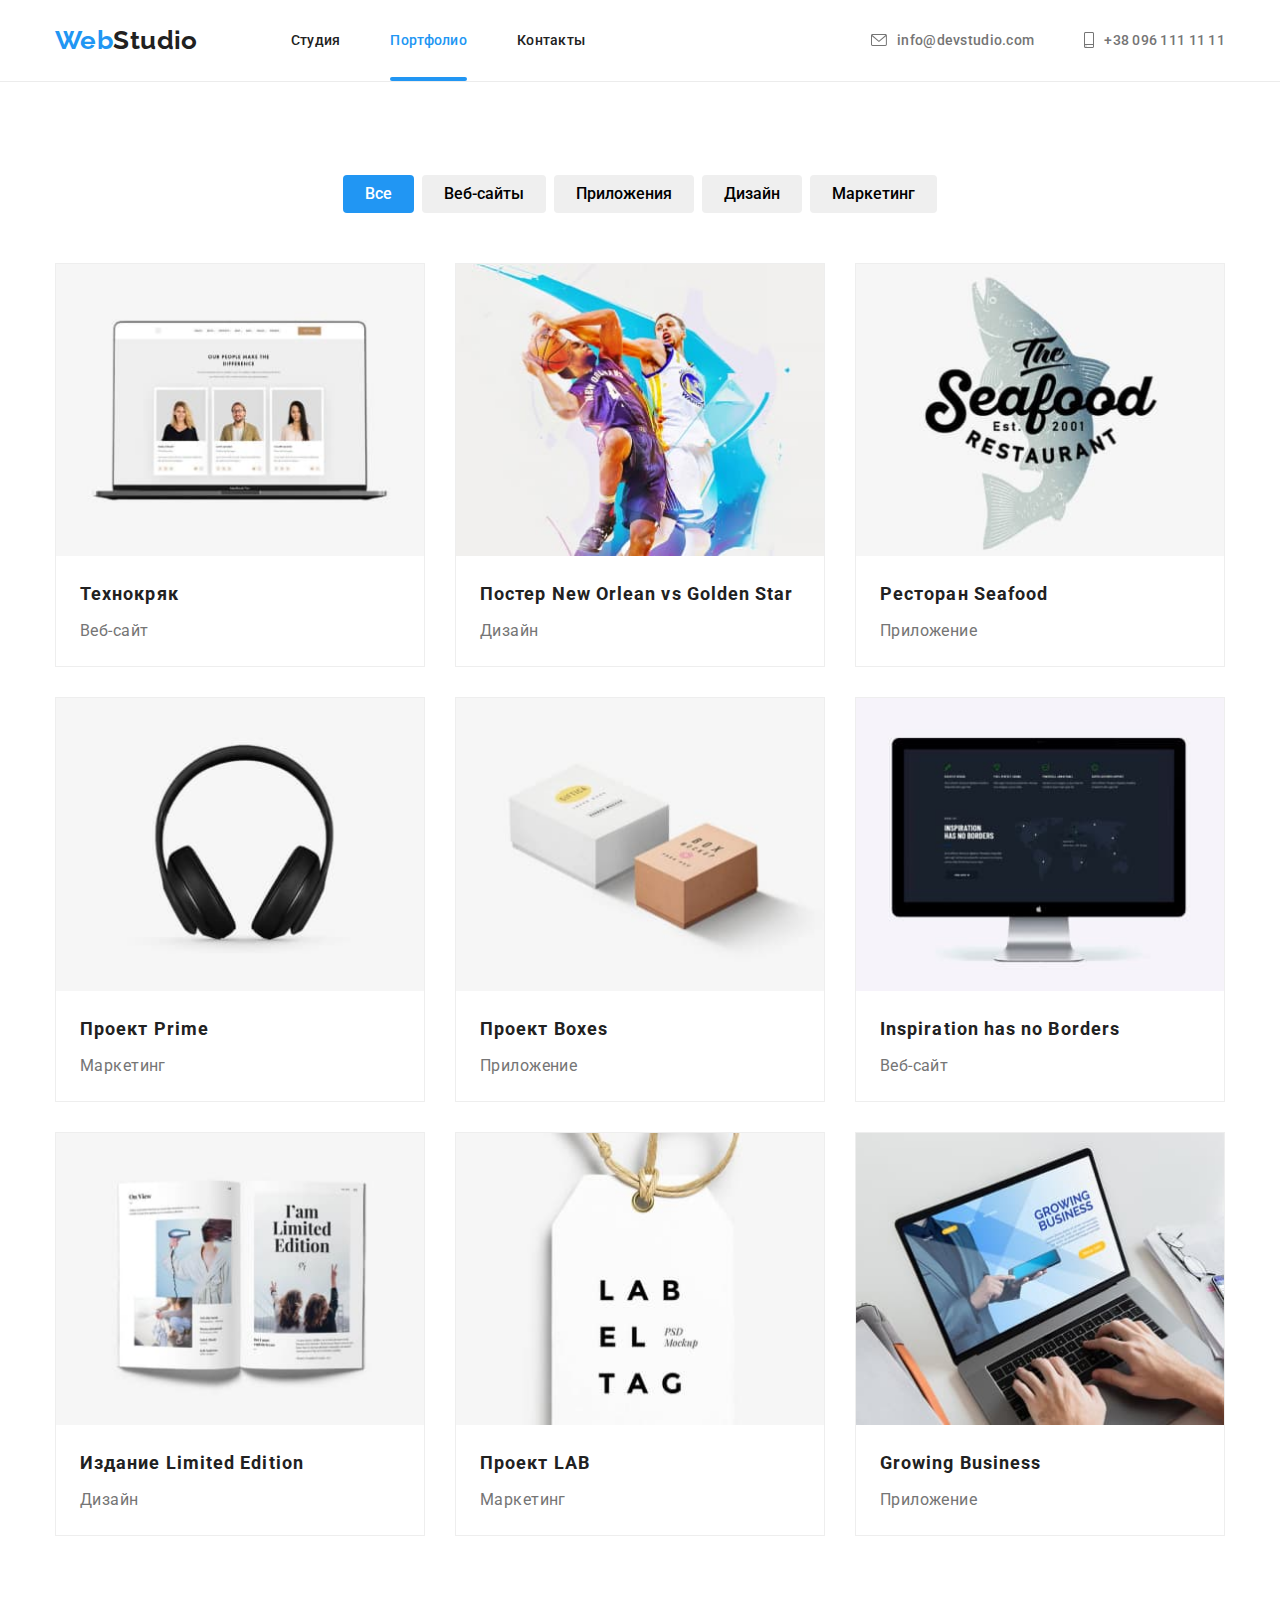
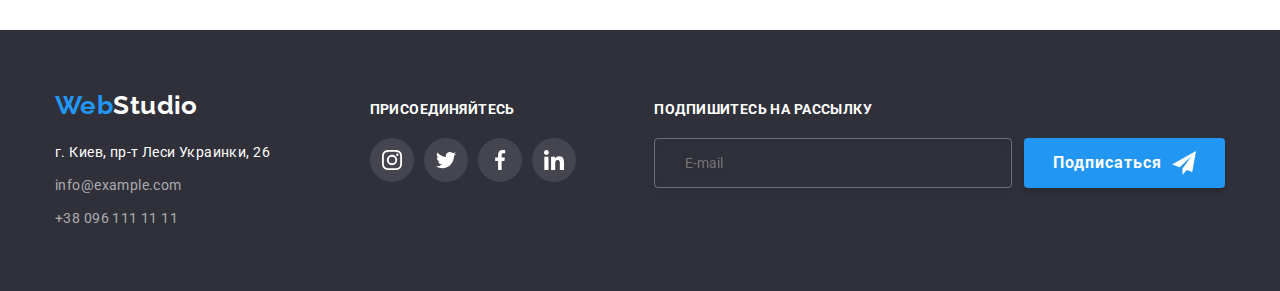
==== portfolio.html @ e0ac42ba "Initial commit" ====
<!DOCTYPE html>
<html lang="ru">
	<head>
		<meta charset="UTF-8" />
		<meta http-equiv="X-UA-Compatible" content="IE=edge" />
		<meta name="viewport" content="width=device-width, initial-scale=1.0" />
		<title>WebStudio</title>

		<!-- Шрифти -->

		<link rel="preconnect" href="https://fonts.googleapis.com" />
		<link rel="preconnect" href="https://fonts.gstatic.com" crossorigin />
		<link
			href="https://fonts.googleapis.com/css2?family=Raleway:wght@700&family=Roboto:wght@400;500;700;900&display=swap"
			rel="stylesheet"
		/>
		<!--Нормалізація стилів  -->

		<link
			rel="stylesheet"
			href="https://cdnjs.cloudflare.com/ajax/libs/modern-normalize/1.1.0/modern-normalize.min.css"
		/>

		<!-- Кастомні стилі -->

		<link rel="stylesheet" href="./css/styles.css" />
	</head>
	<body>
		<!-- Шапка сторінки -->

		<header class="header">
			<div class="container header-container">
				<nav class="header-nav">
					<!-- Логотип -->

					<a class="logo link" href="./index.html"><span class="logo-accent">Web</span>Studio</a>

					<!-- Навігація на інші сторінки -->

					<ul class="nav-list list">
						<li class="nav-item">
							<a class="header-link link" href="./index.html">Студия</a>
						</li>
						<li class="nav-item">
							<a class="header-link current-link link" href="./portfolio.html">Портфолио</a>
						</li>
						<li class="nav-item">
							<a class="header-link link" href="Контакты">Контакты</a>
						</li>
					</ul>
				</nav>

				<!-- Контакти -->

				<ul class="contacts-list list">
					<li class="contacts-list-item">
						<a class="contact-link link" href="mailto:info@devstudio.com">
							<svg class="icon-mail">
								<use href="./images/icons.svg#icon-envelope"></use>
							</svg>
							info@devstudio.com
						</a>
					</li>
					<li class="contacts-list-item">
						<a class="contact-link link" href="tel:+380961111111">
							<svg class="icon-phone">
								<use href="./images/icons.svg#icon-smartphone"></use>
							</svg>
							+38 096 111 11 11
						</a>
					</li>
				</ul>
			</div>
		</header>

		<!-- Унікальний контент сторінки -->

		<main>
			<!-- Секція Портфоліо -->

			<section class="section portfolio">
				<div class="container">
					<h1 class="visually-hidden">Примеры работ</h1>

					<!-- Кнопки -->

					<ul class="portfolio-list list">
						<li class="button-list-item">
							<button class="button-list active" type="button">Все</button>
						</li>
						<li class="button-list-item">
							<button class="button-list" type="button">Веб-сайты</button>
						</li>
						<li class="button-list-item">
							<button class="button-list" type="button">Приложения</button>
						</li>
						<li class="button-list-item">
							<button class="button-list" type="button">Дизайн</button>
						</li>
						<li class="button-list-item">
							<button class="button-list" type="button">Маркетинг</button>
						</li>
					</ul>

					<!-- Проекти -->

					<ul class="projects-list card-set list">
						<li class="projects-list-item card-set-item">
							<a class="projects-link link" href="">
								<div class="img-card">
									<img src="./images/portfolio/img-1.jpg" alt="Технокряк" width="370" height="294" />

									<div class="projects-overlay">
										<p class="overlay-text">
											Ресурс предлагает комплексные предложения с разным уровнем функционала и сервисов. Все это
											позволит посетителю получить исчерпывающие сведения о компании или частном лице.
										</p>
									</div>
								</div>
								<div class="img-content">
									<h2 class="projects-title">Технокряк</h2>
									<p class="projects-text">Веб-сайт</p>
								</div>
							</a>
						</li>
						<li class="projects-list-item card-set-item">
							<a class="projects-link link" href="">
								<div class="img-card">
									<img
										src="./images/portfolio/img-2.jpg"
										alt="Постер New Orlean vs Golden Star"
										width="370"
										height="294"
									/>
									<div class="projects-overlay">
										<p class="overlay-text">
											Ресурс предлагает комплексные предложения с разным уровнем функционала и сервисов. Все это
											позволит посетителю получить исчерпывающие сведения о компании или частном лице.
										</p>
									</div>
								</div>
								<div class="img-content">
									<h2 class="projects-title">Постер New Orlean vs Golden Star</h2>
									<p class="projects-text">Дизайн</p>
								</div>
							</a>
						</li>
						<li class="projects-list-item card-set-item">
							<a class="projects-link link" href="">
								<div class="img-card">
									<img src="./images/portfolio/img-3.jpg" alt="Ресторан Seafood" width="370" height="294" />
									<div class="projects-overlay">
										<p class="overlay-text">
											Ресурс предлагает комплексные предложения с разным уровнем функционала и сервисов. Все это
											позволит посетителю получить исчерпывающие сведения о компании или частном лице.
										</p>
									</div>
								</div>
								<div class="img-content">
									<h2 class="projects-title">Ресторан Seafood</h2>
									<p class="projects-text">Приложение</p>
								</div>
							</a>
						</li>
						<li class="projects-list-item card-set-item">
							<a class="projects-link link" href="">
								<div class="img-card">
									<img src="./images/portfolio/img-4.jpg" alt="Проект Prime" width="370" height="294" />
									<div class="projects-overlay">
										<p class="overlay-text">
											Ресурс предлагает комплексные предложения с разным уровнем функционала и сервисов. Все это
											позволит посетителю получить исчерпывающие сведения о компании или частном лице.
										</p>
									</div>
								</div>
								<div class="img-content">
									<h2 class="projects-title">Проект Prime</h2>
									<p class="projects-text">Маркетинг</p>
								</div>
							</a>
						</li>
						<li class="projects-list-item card-set-item">
							<a class="projects-link link" href="">
								<div class="img-card">
									<img src="./images/portfolio/img-5.jpg" alt="Проект Boxes" width="370" height="294" />
									<div class="projects-overlay">
										<p class="overlay-text">
											Ресурс предлагает комплексные предложения с разным уровнем функционала и сервисов. Все это
											позволит посетителю получить исчерпывающие сведения о компании или частном лице.
										</p>
									</div>
								</div>
								<div class="img-content">
									<h2 class="projects-title">Проект Boxes</h2>
									<p class="projects-text">Приложение</p>
								</div>
							</a>
						</li>
						<li class="projects-list-item card-set-item">
							<a class="projects-link link" href="">
								<div class="img-card">
									<img src="./images/portfolio/img-6.jpg" alt="Inspiration has no Borders" width="370" height="294" />
									<div class="projects-overlay">
										<p class="overlay-text">
											Ресурс предлагает комплексные предложения с разным уровнем функционала и сервисов. Все это
											позволит посетителю получить исчерпывающие сведения о компании или частном лице.
										</p>
									</div>
								</div>
								<div class="img-content">
									<h2 class="projects-title">Inspiration has no Borders</h2>
									<p class="projects-text">Веб-сайт</p>
								</div>
							</a>
						</li>
						<li class="projects-list-item card-set-item">
							<a class="projects-link link" href="">
								<div class="img-card">
									<img src="./images/portfolio/img-7.jpg" alt="Издание Limited Edition" width="370" height="294" />
									<div class="projects-overlay">
										<p class="overlay-text">
											Ресурс предлагает комплексные предложения с разным уровнем функционала и сервисов. Все это
											позволит посетителю получить исчерпывающие сведения о компании или частном лице.
										</p>
									</div>
								</div>
								<div class="img-content">
									<h2 class="projects-title">Издание Limited Edition</h2>
									<p class="projects-text">Дизайн</p>
								</div>
							</a>
						</li>
						<li class="projects-list-item card-set-item">
							<a class="projects-link link" href="">
								<div class="img-card">
									<img src="./images/portfolio/img-8.jpg" alt="Проект LAB" width="370" height="294" />
									<div class="projects-overlay">
										<p class="overlay-text">
											Ресурс предлагает комплексные предложения с разным уровнем функционала и сервисов. Все это
											позволит посетителю получить исчерпывающие сведения о компании или частном лице.
										</p>
									</div>
								</div>
								<div class="img-content">
									<h2 class="projects-title">Проект LAB</h2>
									<p class="projects-text">Маркетинг</p>
								</div>
							</a>
						</li>
						<li class="projects-list-item card-set-item">
							<a class="projects-link link" href="">
								<div class="img-card">
									<img src="./images/portfolio/img-9.jpg" alt="Growing Business" width="370" height="294" />
									<div class="projects-overlay">
										<p class="overlay-text">
											Ресурс предлагает комплексные предложения с разным уровнем функционала и сервисов. Все это
											позволит посетителю получить исчерпывающие сведения о компании или частном лице.
										</p>
									</div>
								</div>
								<div class="img-content">
									<h2 class="projects-title">Growing Business</h2>
									<p class="projects-text">Приложение</p>
								</div>
							</a>
						</li>
					</ul>
				</div>
			</section>
		</main>

		<!-- Підвал -->

		<footer class="footer">
			<div class="container footer-container">
				<div class="address-container">
					<a class="logo link" href="./index.html"><span class="logo-accent">Web</span>Studio</a>

					<!-- Адреса -->

					<address>
						<ul class="footer-list link">
							<li class="footer-list-item">
								<a class="address map link" href="https://bit.ly/3pXMvUd" target="_blank" rel="noopener noreferrer"
									>г. Киев, пр-т Леси Украинки, 26</a
								>
							</li>

							<!-- Контакти -->

							<li class="footer-list-item">
								<a class="address-contact link" href="mailto:info@devstudio.com">info@example.com</a>
							</li>
							<li class="footer-list-item">
								<a class="address-contact link" href="tel:+380961111111">+38 096 111 11 11</a>
							</li>
						</ul>
					</address>
				</div>

				<div class="social-container">
					<p class="footer-title">присоединяйтесь</p>
					<ul class="networks-list list">
						<li class="networks-item">
							<a
								class="footer-social-link link"
								href="https://www.instagram.com"
								aria-label="instagram"
								target="_blank"
								rel="noreferrer noopener"
							>
								<svg class="footer-social-icon" width="20" height="20">
									<use href="./images/icons.svg#icon-instagram"></use>
								</svg>
							</a>
						</li>
						<li class="networks-item">
							<a
								class="footer-social-link link"
								href="https://www.twitter.com"
								aria-label="twitter"
								target="_blank"
								rel="noreferrer noopener"
							>
								<svg class="footer-social-icon" width="20" height="20">
									<use href="./images/icons.svg#icon-twitter"></use>
								</svg>
							</a>
						</li>
						<li class="networks-item">
							<a
								class="footer-social-link link"
								href="https://www.facebook.com"
								aria-label="facebook"
								target="_blank"
								rel="noreferrer noopener"
							>
								<svg class="footer-social-icon" width="20" height="20">
									<use href="./images/icons.svg#icon-facebook"></use>
								</svg>
							</a>
						</li>
						<li class="networks-item">
							<a
								class="footer-social-link link"
								href="https://www.linkedin.com"
								aria-label="linkedin"
								target="_blank"
								rel="noreferrer noopener"
							>
								<svg class="footer-social-icon" width="20" height="20">
									<use href="./images/icons.svg#icon-linkedin"></use>
								</svg>
							</a>
						</li>
					</ul>
				</div>

				<!-- Форма -->

				<form class="footer-form">
					<p class="footer-form-title">Подпишитесь на рассылку</p>
					<div class="footer-form-box">
						<label class="">
							<input type="email" class="footer-input" placeholder="E-mail" />
						</label>
						<button type="submit" class="footer-button-submit">
							Подписаться
							<svg class="icon-send" width="24px" height="24px">
								<use href="./images/icons.svg#icon-send"></use>
							</svg>
						</button>
					</div>
				</form>
			</div>
		</footer>
	</body>
</html>
---- css/styles.css ----
:root {

    /* Кольори тексту */
    --primary-text-color: #757575;
    --title-text-color: #212121;
    --secondary-title-color: #ffffff;
    --footer-text-color: rgba(255, 255, 255, 0.6);
    /* Кольори фону */
    --background-color: #ffffff;
    --secondary-background-color: #f5f4fa;
    --third-background-color: #2f303a;

    /* Акцентні кольори */
    --accent-color: #2196f3;
    

    /* Інше */

    --items: 4;
    --indent: 30px;
    /* --anim: 250ms cubic-bezier(0.4, 0, 0.2, 1); */
    
}


body {
    background-color: var(--background-color);
    color: var(--primary-text-color);

    font-size: 14px;
    font-family: 'Roboto', sans-serif;
    letter-spacing: 0.03em;

}

.container {
    margin-left: auto;
    margin-right: auto;
    padding-left: 15px;
    padding-right: 15px;
    width: 1200px;


}

.section {
    padding-top: 94px;
    padding-bottom: 94px;
}

.link {
    text-decoration: none;
}

.list,
.footer-list {
    margin: 0;
    padding: 0;

    list-style: none;
}

.visually-hidden {
    position: absolute;
    width: 1px;
    height: 1px;
    margin: -1px;
    border: 0;
    padding: 0;

    white-space: nowrap;
    clip-path: inset(100%);
    clip: rect(0 0 0 0);
    overflow: hidden;
}

/* reset */

h1,
h2,
h3,
p {
    margin-top: 0;
    margin-bottom: 0;
}


img {
    display: block;
    max-width: 100%;
    height: auto;
}


/* Сітка із застосуванням Flex-box */

.card-set {
    display: flex;
    flex-wrap: wrap;
    margin: calc(-1 * var(--indent) / 2);
}

.card-set-item {
    margin: calc(var(--indent) / 2);
    flex-basis: calc((100% - (var(--indent))*var(--items)) / var(--items));
}


/* Шапка сторінки */

.header-container {
    display: flex;
    align-items: center;
}


.header {
    background-color: var(--background-color);
    outline: 1px solid #ECECEC;
}

.logo {
    margin-right: 93px;
    color: var(--title-text-color);

    font-family: 'Raleway', sans-serif;
    font-weight: 700;
    font-size: 26px;
    line-height: 1.2;
}

.logo-accent {
    color: var(--accent-color);
}

/* Навігація на інші сторінки */

.header-nav {
    display: flex;
    align-items: center;
}

.nav-list {
    display: flex;
}

.nav-item:not(:last-child) {
    margin-right: 50px;
}

.header-link {
    display: block;
    padding-top: 32px;
    padding-bottom: 32px;
    color: var(--title-text-color);
    font-weight: 500;
    line-height: 1.2;
    letter-spacing: 0.02em;

    transition-property: color;
    transition-duration: 250ms;
    transition-timing-function: cubic-bezier(0.4, 0, 0.2, 1);

    /* transition: color var(--anim); */

    
}

.header-link:hover,
.header-link:focus {
    color: var(--accent-color);
}

/* АКЦЕНТНІ ЛІНІЇ */


.current-link {
    position: relative;
    display: flex;
    align-items: center;
    color: var(--accent-color);
}

.current-link::before {
    content: '';
    position: absolute;
    display: inline-block;
    left: 0;
    bottom: 0;
    width: 100%;
    height: 4px;

    background-color: var(--accent-color);
    border-radius: 2px;
}

/* Контакти */

.contacts-list {
    display: flex;
    margin-left: auto;
}

.contacts-list-item:not(:last-child) {
    margin-right: 50px;
}

.contact-link {
    display: flex;
    align-items: center;
    padding-top: 32px;
    padding-bottom: 32px;

    font-weight: 500;
    line-height: 1.2;
    letter-spacing: 0.02em;
    color: var(--primary-text-color);

    transition-property: color;
    transition-duration: 250ms;
    transition-timing-function: cubic-bezier(0.4, 0, 0.2, 1);

    /* transition: color var(--anim); */

    
}

.contact-link:hover,
.contact-link:focus {
    color: var(--accent-color);
}

.icon-mail {
    margin-right: 10px;
    width: 16px;
    height: 12px;
    fill: currentColor;
}

.icon-phone {
    margin-right: 10px;
    width: 10px;
    height: 16px;
    fill: currentColor;
}

/* Унікальний контент сторінки(main) */

/* Секція Герой */

.section.hero {

    max-width: 1600px;
    margin-left: auto;
    margin-right: auto;
    background-size: cover;
    background-repeat: no-repeat;
    background-image: linear-gradient(to right, rgba(47, 48, 58, 0.4), rgba(47, 48, 58, 0.4)), url('../images/hero/Img.jpg');

    padding: 200px 0;
    background-color: var(--third-background-color);
    text-align: center;
}

.hero-title {
    margin-bottom: 30px;
    margin-left: auto;
    margin-right: auto;
    width: 696px;

    color: var(--secondary-title-color);
    font-weight: 900;
    font-size: 44px;
    line-height: 1.36;
    text-align: center;
    letter-spacing: 0.06em;
    text-transform: uppercase;
}

.hero-button {
    display: inline-block;
    border: none;
    border-radius: 4px;
    padding: 10px 32px;
    min-width: 200px;

    font-family: inherit;
    color: var(--secondary-title-color);
    background-color: var(--accent-color);
    box-shadow: 0px 4px 4px rgba(0, 0, 0, 0.15);
    cursor: pointer;
    font-weight: 700;
    font-size: 16px;
    line-height: 1.88;
    align-items: center;
    text-align: center;
    letter-spacing: 0.06em;
}


/* Секція Переваги */

.benefits-list-item::before {
    display: block;
    content: '';
    background-position: center;
    background-repeat: no-repeat;
    margin-bottom: 30px;
    height: 120px;

    background-color: #F5F4FA;
    border-radius: 4px;
    
}

.benefits-list-item.icon-antenna::before {
    background-image: url(../images/icons/antenna.svg);
}

.benefits-list-item.icon-clock::before {
    background-image: url(../images/icons/clock.svg);
}

.benefits-list-item.icon-diagram::before {
    background-image: url(../images/icons/diagram.svg);
}

.benefits-list-item.icon-astronaut::before {
    background-image: url(../images/icons/astronaut.svg);
}

.benefits-title {
    margin-bottom: 10px;

    color: var(--title-text-color);
    font-size: 14px;
    line-height: 1.14;
    text-transform: uppercase;
}

.benefits-text {

    line-height: 1.71;
}

/* Секція Наша робота */

.section.job {
    padding-top: 0;
}


.section-title {
    margin-bottom: 50px;

    color: var(--title-text-color);
    font-size: 36px;
    line-height: 1.17;
    text-align: center;
}

.job-list {
    --items: 3;
}

/* ЯРЛИКИ */

.job-card{
    position: relative;
    z-index: -1;
}


.title {
    position: absolute;
    display: flex;
    align-items: center;
    justify-content: center;
    bottom: 0px;
    padding-top: 27px;
    padding-bottom: 27px;
    width: 100%;
    

    font-weight: 700;
    line-height: 1.14;
    text-transform: uppercase;
    background-color: rgba(47, 48, 58, 0.8);
    color: var(--secondary-title-color);
}


/* Секція Наша команда */

.section.team {
    background-color: var(--secondary-background-color);
}


.team-list-item {
     text-align: center;
}

.card {
    background-color: var(--secondary-title-color);
    box-shadow: 0px 1px 3px rgba(0, 0, 0, 0.12), 0px 1px 1px rgba(0, 0, 0, 0.14),
    px 2px 1px rgba(0, 0, 0, 0.2);
    border-radius: 0px 0px 4px 4px;
}

.card-content {
     padding: 30px 0;
}

.team-member {
    margin-bottom: 10px;

    font-weight: 500;
    font-size: 16px;
    line-height: 1.19;
    color: var(--title-text-color);
}

.team-position {
    margin-bottom: 16px;

    font-size: 16px;
    line-height: 1.19;
}

.networks-list {
    display: flex;

    justify-content: center;
    gap: 10px;
}

.social-link {
    display: flex;
    align-items: center;
    justify-content: center;
    border-radius: 50%;
    width: 44px;
    height: 44px;

    color: #afb1b8;

    transition-property: color, background-color;
    transition-duration: 250ms;
    transition-timing-function: cubic-bezier(0.4, 0, 0.2, 1);

    /* transition: color var(--anim), background-color var(--anim); */

    
}

.social-link:hover,
.social-link:focus {
    background-color: var(--accent-color);
    color: #ffffff;
}

.social-icon {
    fill: currentColor;
}



/* Cекція Постійні клієнти */

.clients-list {
    --items: 6;
}

.clients-link {
    display: flex;
    align-items: center;
    justify-content: center;
    width: 170px;
    height: 92px;
    
    border: 1px solid #afb1b8;
    border-radius: 4px;
    color: #afb1b8;

    transition-property: color, border-color;
    transition-duration: 250ms;
    transition-timing-function: cubic-bezier(0.4, 0, 0.2, 1);

    /* transition: color var(--anim), border-color var(--anim); */    
}

.clients-link:hover,
.clients-link:focus {
    border: 1px solid var(--accent-color);
    color: var(--accent-color);
}

.clients-icon {
    fill: currentColor;
}

/* Підвал */

.footer {
    padding: 60px 0;
    background-color: var(--third-background-color);
}

.footer-container {
    display: flex;
    align-items: baseline;
    justify-content: space-between;
}


.social-container {
    display: inline-block;
}

.footer .logo {
    display: block;
    margin-bottom: 20px;

    color: var(--secondary-title-color);
}

/* Адреса */

.footer-list-item:not(:last-child) {
    margin-bottom: 9px;
}

.address.map {
    font-style: normal;
    line-height: 1.71;
    color: var(--secondary-title-color);
}

.address-contact {
    font-style: normal;
    line-height: 1.71;
    color: var(--footer-text-color);

    transition-property: color;
    transition-duration: 250ms;
    transition-timing-function: cubic-bezier(0.4, 0, 0.2, 1);

    /* transition: color var(--anim); */   
}

.address-contact:hover,
.address-contact:focus {
    color: var(--accent-color);
}

.footer-title {
    margin-bottom: 20px;
    font-weight: 700;
    line-height: 1.14;
    text-transform: uppercase;
    color: var(--secondary-title-color);
}


.footer-social-link {
    display: flex;
    align-items: center;
    justify-content: center;
    width: 44px;
    height: 44px;

    border-radius: 50%;
    background-color: rgba(255, 255, 255, 0.1);
    color: var(--secondary-title-color);
    
    transition-property: background-color;
    transition-duration: 250ms;
    transition-timing-function: cubic-bezier(0.4, 0, 0.2, 1);
    
    /* transition: background-color var(--anim); */   
}

.footer-social-link:hover,
.footer-social-link:focus {
    background-color: var(--accent-color);
}

.footer-social-icon {
    fill: currentColor;
}

/* Форма футер */

.footer-form-title {
    display: block;
    margin-bottom: 20px;

    font-weight: 700;
    line-height: 1.14;
    text-transform: uppercase;

    color: var(--secondary-title-color);
}

.footer-form-box {
    display: flex;
    align-items: center;
    justify-content: center;
}

.footer-input {
    padding-left: 30px;
    background-color: inherit;
    width: 358px;
    height: 50px;

    color: var(--secondary-title-color);
    border: 1px solid rgba(255, 255, 255, 0.3);
    filter: drop-shadow(0px 4px 4px rgba(0, 0, 0, 0.15));
    border-radius: 4px;
}

.footer-button-submit {
    display: inline-flex;
    align-items: center;
    text-align: center;
    margin-left: 12px;
    padding: 10px 29px;
    border-radius: 4px;
    min-width: 200px;
    border: none;
    cursor: pointer;

    font-family: inherit;
    font-weight: 700;
    font-size: 16px;
    line-height: 1.88;
    letter-spacing: 0.06em;  
    color: var(--secondary-title-color);
    background-color: var(--accent-color);
    box-shadow: 0px 4px 4px rgba(0, 0, 0, 0.15);
}

.icon-send {
    margin-left: 10px;
    fill: currentColor;
}




/* Модальне вікно */

.backdrop {
    position: fixed;
    top: 0;
    left: 0;
    width: 100%;
    height: 100%;
    opacity: 1;
    visibility: visible;
    pointer-events: initial;
    background-color: rgba(0, 0, 0, 0.2);

    transition-property: opacity, visibility;
    transition-duration: 250ms;
    transition-timing-function: cubic-bezier(0.4, 0, 0.2, 1);

    /* transition: opacity var(--anim), visibility var(--anim); */
}

.backdrop.is-hidden {
    opacity: 0;
    pointer-events: none;
    visibility: hidden;
}

.modal {
    position: absolute;
    top: 50%;
    left: 50%;
    transform: translate(-50%, -50%);
    width: 528px;
    height: 581px;
    /* padding: 40px; */

    background-color: var(--background-color);
    box-shadow: 0px 1px 3px rgba(0, 0, 0, 0.12), 0px 1px 1px rgba(0, 0, 0, 0.14), 0px 2px 1px rgba(0, 0, 0, 0.2);
    border-radius: 4px;
}

.modal-close-btn {
    position: absolute;
    display: flex;
    align-items: center;
    justify-content: center;
    width: 30px;
    height: 30px;
    border-radius: 50%;
    border: 0;
    padding: 0;
    right: 8px;
    top: 8px;
    background-color: transparent;
    border: 1px solid rgba(0, 0, 0, 0.1);
    cursor: pointer;

    transition-property: fill;
    transition-duration: 250ms;
    transition-timing-function: cubic-bezier(0.4, 0, 0.2, 1);

    /* transition: fill var(--anim); */    
}

.modal-close-btn:hover,
.modal-close-btn:focus + .btn-close-icon {
    fill: var(--accent-color);
}

/* Форма  модального вікна*/

.form-register {
    display: flex;
    flex-direction: column;
    padding: 40px;
}

.form-box {
    margin-bottom: 20px;
}

.form-title {
    margin-bottom: 15px;
    margin-top: 0;

    font-size: 20px;
    line-height: 1.15;
    text-align: center;

    color: var(--title-text-color);
}

.form-label {
    position: relative;
    display: block;
    margin-bottom: 10px;
}

.form-text {
    display: block;
    margin-bottom: 4px;
    font-size: 12px;
    line-height: 1.16;
    letter-spacing: 0.01em;

    color: var(--primary-text-color)
}

.form-input {
    display: block;
    width: 100%;
    height: 40px;
    border: 1px solid rgba(33, 33, 33, 0.2);
    border-radius: 4px;
    padding-left: 35px;
    cursor: pointer;

    transition-property: border;
    transition-duration: 250ms;
    transition-timing-function: cubic-bezier(0.4, 0, 0.2, 1);

    /* transition: border var(--anim); */   
}

.icon-input {
    position: absolute;
    top: 50%;
    left: 12px;

    transition-property: fill;
    transition-duration: 250ms;
    transition-timing-function: cubic-bezier(0.4, 0, 0.2, 1);

    /* transition: fill var(--anim); */

    
}

.form-input:focus + .icon-input {
    fill: var(--accent-color);
}

.form-input:focus,
.form-label textarea:focus {
    outline: none;
    border: 1px solid var(--accent-color);
}

.textarea {
    display: block;
    width: 100%;
    height: 120px;
    border: 1px solid rgba(33, 33, 33, 0.2);
    border-radius: 4px;
    padding: 12px 16px;
    resize: none;
    cursor: pointer;

    transition-property: border;
    transition-duration: 250ms;
    transition-timing-function: cubic-bezier(0.4, 0, 0.2, 1);

    /* transition: border var(--anim); */
}

.form-label textarea::placeholder {
    font-size: 12px;
    line-height: 1.16;
    letter-spacing: 0.01em;

    color: rgba(117, 117, 117, 0.5);
}

.form-checkbox {
    display: flex;
    align-items: center;
    justify-content: center;
    gap: 7px;
    margin-bottom: 30px;
}

.custom-checkbox {
    display: inline-flex;
    align-items: center;
    justify-content: center;
    width: 16px;
    height: 15px;
    border: 2px solid var(--title-text-color);
    border-radius: 2px;
    cursor: pointer;

    transition-property: background-color, border-color;
    transition-duration: 250ms;
    transition-timing-function: cubic-bezier(0.4, 0, 0.2, 1);

    /* transition: background-color var(--anim), border-color var(--anim); */
}

.checkbox-icon {
    fill: #ffffff;
}

.form-checkbox-input:checked + .custom-checkbox {
    background-color: var(--accent-color);
    border-color: var(--accent-color);
}

.checkbox-agreement {
    font-weight: 400;
    font-size: 14px;
    line-height: 1.71;

    color: var(--primary-text-color);
    user-select: none;
}

.agreement-text {
    color: var(--accent-color);
}

.button-submit {
    display: block;
    border: none;
    border-radius: 4px;
    padding: 10px 55px;
    margin: 0 auto;
    min-width: 200px;
    
    font-family: inherit;
    cursor: pointer;
    font-weight: 700;
    font-size: 16px;
    line-height: 1.88;
    align-items: center;
    text-align: center;
    letter-spacing: 0.06em;
    color: var(--secondary-title-color);
    background-color: var(--accent-color);
    box-shadow: 0px 4px 4px rgba(0, 0, 0, 0.15);
}


/* Секція Портфоліо */

/* Кнопки */

.portfolio-list {
    display: flex;
    margin-bottom: 50px;
    justify-content: center;
}

.button-list-item:not(:last-child) {
    margin-right: 8px;
}

.button-list {
    padding: 6px 22px;
    border: none;
    border-radius: 4px;
    cursor: pointer;

    font-family: inherit;
    font-weight: 500;
    font-size: 16px;
    line-height: 1.62;

    transition-property: color, background-color, box-shadow;
    transition-duration: 250ms;
    transition-timing-function: cubic-bezier(0.4, 0, 0.2, 1);

    /* transition: color var(--anim), background-color var(--anim), box-shadow var(--anim); */

    

}

.button-list:hover,
.button-list:focus {
    color: var(--secondary-title-color);
    background-color: var(--accent-color);
    box-shadow: 0px 3px 1px rgba(0, 0, 0, 0.1), 0px 1px 2px rgba(0, 0, 0, 0.08),
        0px 2px 2px rgba(0, 0, 0, 0.12);
}


.button-list.active {
    background-color: var(--accent-color);
    color: var(--secondary-title-color);
}

.projects-title {
    margin-bottom: 4px;

    font-size: 18px;
    line-height: 2;
    letter-spacing: 0.06em;
    color: var(--title-text-color);
}

.projects-text {
    font-size: 16px;
    line-height: 1.88;
    color: var(--primary-text-color);
}

.projects-list {
    --items: 3;
}

.projects-list-item {
    border: 1px solid rgba(238, 238, 238, 1);
}

.img-content {
    padding: 20px 24px;
}

.projects-link {
    display: block;

    transition-property: box-shadow;
    transition-duration: 250ms;
    transition-timing-function: cubic-bezier(0.4, 0, 0.2, 1);

    /* transition: box-shadow var(--anim); */
}


.projects-link:hover,
.projects-link:focus {
    box-shadow: 0px 1px 1px rgba(0, 0, 0, 0.12), 0px 4px 4px rgba(0, 0, 0, 0.06),
        1px 4px 6px rgba(0, 0, 0, 0.16);
}

/* Оверлей */

.img-card {
    position: relative;
    overflow: hidden;
}

.projects-overlay {
    position: absolute;
    width: 100%;
    height: 294px;
    top: 0;
    left: 0;
    transform: translateY(100%);
    background-color: rgba(33, 150, 243, 0.9);

    transition-property: transform;
    transition-duration: 250ms;
    transition-timing-function: cubic-bezier(0.4, 0, 0.2, 1);

    /* transition: transform var(--anim); */

    
}

.projects-link:hover .projects-overlay {
    transform: translateY(0);
}

.overlay-text {
    display: block;
    padding-top: 63px;
    padding-right: 24px;
    padding-bottom: 63px;
    padding-left: 24px;
    font-size: 18px;
    line-height: 1.56;
    letter-spacing: 0.03em;
    color: #ffffff;
}
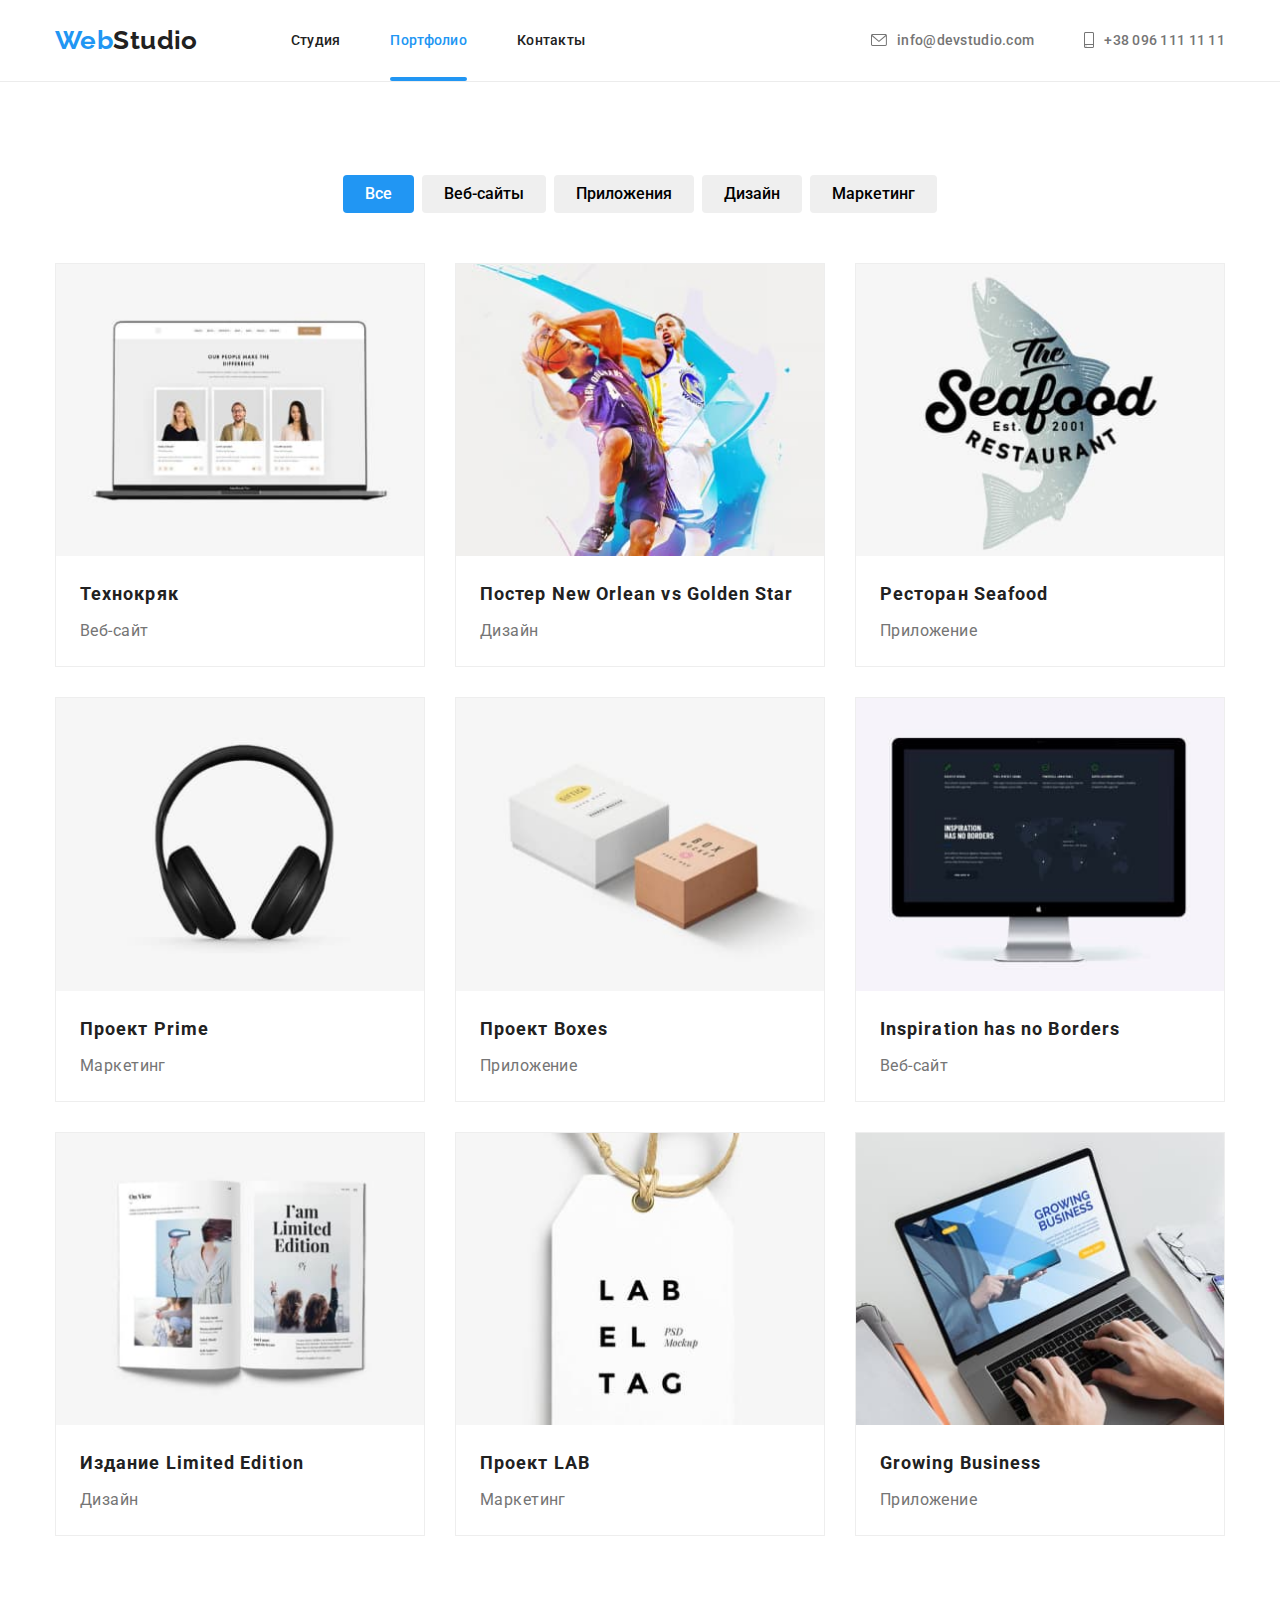
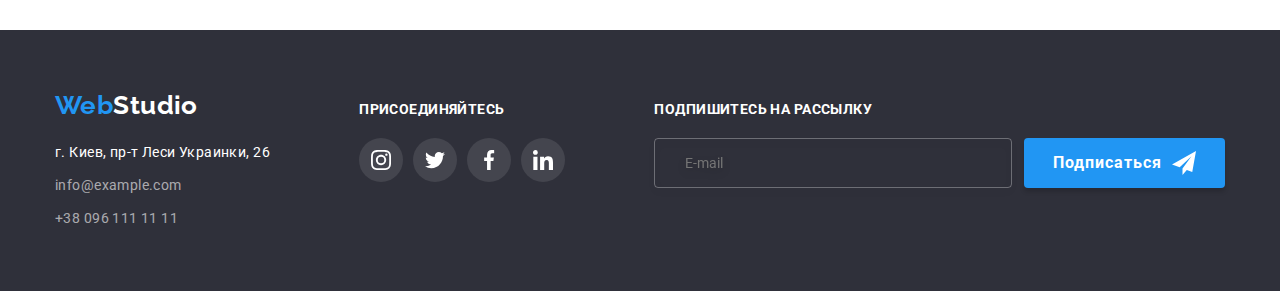
==== commit c54c25fb: "add changes" ====
--- a/portfolio.html
+++ b/portfolio.html
@@ -23,29 +23,30 @@
 
 		<!-- Кастомні стилі -->
 
+		<link rel="stylesheet" href="./css/main.min.css" />
 		<link rel="stylesheet" href="./css/styles.css" />
 	</head>
 	<body>
 		<!-- Шапка сторінки -->
 
 		<header class="header">
-			<div class="container header-container">
-				<nav class="header-nav">
+			<div class="container header__container">
+				<nav class="nav">
 					<!-- Логотип -->
 
-					<a class="logo link" href="./index.html"><span class="logo-accent">Web</span>Studio</a>
+					<a class="logo link" href="./index.html"><span class="logo__accent">Web</span>Studio</a>
 
 					<!-- Навігація на інші сторінки -->
 
-					<ul class="nav-list list">
-						<li class="nav-item">
-							<a class="header-link link" href="./index.html">Студия</a>
-						</li>
-						<li class="nav-item">
-							<a class="header-link current-link link" href="./portfolio.html">Портфолио</a>
-						</li>
-						<li class="nav-item">
-							<a class="header-link link" href="Контакты">Контакты</a>
+					<ul class="nav__list list">
+						<li class="nav__item">
+							<a class="nav__link link" href="./index.html">Студия</a>
+						</li>
+						<li class="nav__item">
+							<a class="nav__link nav__link--current link" href="./portfolio.html">Портфолио</a>
+						</li>
+						<li class="nav__item">
+							<a class="nav__link link" href="Контакты">Контакты</a>
 						</li>
 					</ul>
 				</nav>
@@ -53,17 +54,17 @@
 				<!-- Контакти -->
 
 				<ul class="contacts-list list">
-					<li class="contacts-list-item">
-						<a class="contact-link link" href="mailto:info@devstudio.com">
-							<svg class="icon-mail">
+					<li class="contacts-list__item">
+						<a class="contacts-list__link link" href="mailto:info@devstudio.com">
+							<svg class="contacts-list__icon-mail">
 								<use href="./images/icons.svg#icon-envelope"></use>
 							</svg>
 							info@devstudio.com
 						</a>
 					</li>
-					<li class="contacts-list-item">
-						<a class="contact-link link" href="tel:+380961111111">
-							<svg class="icon-phone">
+					<li class="contacts-list__item">
+						<a class="contacts-list__link link" href="tel:+380961111111">
+							<svg class="contacts-list__icon-phone">
 								<use href="./images/icons.svg#icon-smartphone"></use>
 							</svg>
 							+38 096 111 11 11
@@ -72,7 +73,6 @@
 				</ul>
 			</div>
 		</header>
-
 		<!-- Унікальний контент сторінки -->
 
 		<main>
@@ -105,7 +105,7 @@
 					<!-- Проекти -->
 
 					<ul class="projects-list card-set list">
-						<li class="projects-list-item card-set-item">
+						<li class="projects-list-item card-set__item">
 							<a class="projects-link link" href="">
 								<div class="img-card">
 									<img src="./images/portfolio/img-1.jpg" alt="Технокряк" width="370" height="294" />
@@ -123,7 +123,7 @@
 								</div>
 							</a>
 						</li>
-						<li class="projects-list-item card-set-item">
+						<li class="projects-list-item card-set__item">
 							<a class="projects-link link" href="">
 								<div class="img-card">
 									<img
@@ -145,7 +145,7 @@
 								</div>
 							</a>
 						</li>
-						<li class="projects-list-item card-set-item">
+						<li class="projects-list-item card-set__item">
 							<a class="projects-link link" href="">
 								<div class="img-card">
 									<img src="./images/portfolio/img-3.jpg" alt="Ресторан Seafood" width="370" height="294" />
@@ -162,7 +162,7 @@
 								</div>
 							</a>
 						</li>
-						<li class="projects-list-item card-set-item">
+						<li class="projects-list-item card-set__item">
 							<a class="projects-link link" href="">
 								<div class="img-card">
 									<img src="./images/portfolio/img-4.jpg" alt="Проект Prime" width="370" height="294" />
@@ -179,7 +179,7 @@
 								</div>
 							</a>
 						</li>
-						<li class="projects-list-item card-set-item">
+						<li class="projects-list-item card-set__item">
 							<a class="projects-link link" href="">
 								<div class="img-card">
 									<img src="./images/portfolio/img-5.jpg" alt="Проект Boxes" width="370" height="294" />
@@ -196,7 +196,7 @@
 								</div>
 							</a>
 						</li>
-						<li class="projects-list-item card-set-item">
+						<li class="projects-list-item card-set__item">
 							<a class="projects-link link" href="">
 								<div class="img-card">
 									<img src="./images/portfolio/img-6.jpg" alt="Inspiration has no Borders" width="370" height="294" />
@@ -213,7 +213,7 @@
 								</div>
 							</a>
 						</li>
-						<li class="projects-list-item card-set-item">
+						<li class="projects-list-item card-set__item">
 							<a class="projects-link link" href="">
 								<div class="img-card">
 									<img src="./images/portfolio/img-7.jpg" alt="Издание Limited Edition" width="370" height="294" />
@@ -230,7 +230,7 @@
 								</div>
 							</a>
 						</li>
-						<li class="projects-list-item card-set-item">
+						<li class="projects-list-item card-set__item">
 							<a class="projects-link link" href="">
 								<div class="img-card">
 									<img src="./images/portfolio/img-8.jpg" alt="Проект LAB" width="370" height="294" />
@@ -247,7 +247,7 @@
 								</div>
 							</a>
 						</li>
-						<li class="projects-list-item card-set-item">
+						<li class="projects-list-item card-set__item">
 							<a class="projects-link link" href="">
 								<div class="img-card">
 									<img src="./images/portfolio/img-9.jpg" alt="Growing Business" width="370" height="294" />
@@ -274,7 +274,7 @@
 		<footer class="footer">
 			<div class="container footer-container">
 				<div class="address-container">
-					<a class="logo link" href="./index.html"><span class="logo-accent">Web</span>Studio</a>
+					<a class="logo link" href="./index.html"><span class="logo__accent">Web</span>Studio</a>
 
 					<!-- Адреса -->
 
--- a/css/main.min.css
+++ b/css/main.min.css
@@ -0,0 +1 @@
+:root{--primary-text-color: #757575;--title-text-color: #212121;--secondary-title-color: #ffffff;--footer-text-color: rgba(255, 255, 255, 0.6);--background-color: #ffffff;--secondary-background-color: #f5f4fa;--third-background-color: #2f303a;--accent-color: #2196f3;--items: 4;--indent: 30px;--anim: 250ms cubic-bezier(0.4, 0, 0.2, 1)}.visually-hidden{position:absolute;width:1px;height:1px;margin:-1px;border:0;padding:0;white-space:nowrap;-webkit-clip-path:inset(100%);clip-path:inset(100%);clip:rect(0 0 0 0);overflow:hidden}h1,h2,h3,p{margin-top:0;margin-bottom:0}.link{text-decoration:none}.list,.footer-list{margin:0;padding:0;list-style:none}img{display:block;max-width:100%;height:auto}.job__title,.team__title,.clients__title{margin-bottom:50px}body{background-color:var(--background-color);color:var(--primary-text-color);font-size:14px;font-family:"Roboto",sans-serif;letter-spacing:.03em}.button{display:inline-block;border:none;border-radius:4px;padding:10px 32px;min-width:200px;font-family:inherit;color:var(--secondary-title-color);background-color:var(--accent-color);-webkit-box-shadow:0px 4px 4px rgba(0,0,0,.15);box-shadow:0px 4px 4px rgba(0,0,0,.15);cursor:pointer;font-weight:700;font-size:16px;line-height:1.88;-webkit-box-align:center;-ms-flex-align:center;align-items:center;text-align:center;letter-spacing:.06em}.footer-button-submit{display:-webkit-inline-box;display:-ms-inline-flexbox;display:inline-flex;-webkit-box-align:center;-ms-flex-align:center;align-items:center;text-align:center;margin-left:12px;padding:10px 29px;border-radius:4px;min-width:200px;border:none;cursor:pointer;font-family:inherit;font-weight:700;font-size:16px;line-height:1.88;letter-spacing:.06em;color:var(--secondary-title-color);background-color:var(--accent-color);-webkit-box-shadow:0px 4px 4px rgba(0,0,0,.15);box-shadow:0px 4px 4px rgba(0,0,0,.15)}.button-submit{display:block;border:none;border-radius:4px;padding:10px 55px;margin:0 auto;min-width:200px;font-family:inherit;cursor:pointer;font-weight:700;font-size:16px;line-height:1.88;-webkit-box-align:center;-ms-flex-align:center;align-items:center;text-align:center;letter-spacing:.06em;color:var(--secondary-title-color);background-color:var(--accent-color);-webkit-box-shadow:0px 4px 4px rgba(0,0,0,.15);box-shadow:0px 4px 4px rgba(0,0,0,.15)}.contacts-list{display:-webkit-box;display:-ms-flexbox;display:flex;margin-left:auto}.contacts-list__item:not(:last-child){margin-right:50px}.contacts-list__link{display:-webkit-box;display:-ms-flexbox;display:flex;-webkit-box-align:center;-ms-flex-align:center;align-items:center;padding-top:32px;padding-bottom:32px;font-weight:500;line-height:1.2;letter-spacing:.02em;color:var(--primary-text-color);-webkit-transition:color var(--anim);transition:color var(--anim)}.contacts-list__link:hover,.contacts-list__link:focus{color:var(--accent-color)}.contacts-list__icon-mail{margin-right:10px;width:16px;height:12px;fill:currentColor}.contacts-list__icon-phone{margin-right:10px;width:10px;height:16px;fill:currentColor}.container{margin-left:auto;margin-right:auto;padding-left:15px;padding-right:15px;width:1200px}.logo{color:var(--title-text-color);font-family:"Raleway",sans-serif;font-weight:700;font-size:26px;line-height:1.2}.logo__accent{color:var(--accent-color)}.networks-list{display:-webkit-box;display:-ms-flexbox;display:flex;-webkit-box-pack:center;-ms-flex-pack:center;justify-content:center;gap:10px}.networks-list__link{display:-webkit-box;display:-ms-flexbox;display:flex;-webkit-box-align:center;-ms-flex-align:center;align-items:center;-webkit-box-pack:center;-ms-flex-pack:center;justify-content:center;border-radius:50%;width:44px;height:44px;color:#afb1b8;-webkit-transition:color var(--anim),background-color var(--anim);transition:color var(--anim),background-color var(--anim)}.networks-list__link:hover,.networks-list__link:focus{background-color:var(--accent-color);color:#fff}.networks-list__icon{fill:currentColor}.projects-overlay{position:absolute;width:100%;height:294px;top:0;left:0;-webkit-transform:translateY(100%);transform:translateY(100%);background-color:rgba(33,150,243,.9);-webkit-transition:-webkit-transform var(--anim);transition:-webkit-transform var(--anim);transition:transform var(--anim);transition:transform var(--anim), -webkit-transform var(--anim)}.projects-link:hover .projects-overlay{-webkit-transform:translateY(0);transform:translateY(0)}.overlay-text{display:block;padding-top:63px;padding-right:24px;padding-bottom:63px;padding-left:24px;font-size:18px;line-height:1.56;letter-spacing:.03em;color:#fff}.section-title{color:var(--title-text-color);font-size:36px;line-height:1.17;text-align:center}.section{padding-top:94px;padding-bottom:94px}.benefits__item::before{display:block;content:"";background-position:center;background-repeat:no-repeat;margin-bottom:30px;height:120px;background-color:#f5f4fa;border-radius:4px}.benefits__item.benefits__icon-antenna::before{background-image:url(../images/icons/antenna.svg)}.benefits__item.benefits__icon-clock::before{background-image:url(../images/icons/clock.svg)}.benefits__item.benefits__icon-diagram::before{background-image:url(../images/icons/diagram.svg)}.benefits__item.benefits__icon-astronaut::before{background-image:url(../images/icons/astronaut.svg)}.benefits__title{margin-bottom:10px;color:var(--title-text-color);font-size:14px;line-height:1.14;text-transform:uppercase}.benefits__text{line-height:1.71}.clients__list{--items: 6}.clients__link{display:-webkit-box;display:-ms-flexbox;display:flex;-webkit-box-align:center;-ms-flex-align:center;align-items:center;-webkit-box-pack:center;-ms-flex-pack:center;justify-content:center;width:170px;height:92px;border:1px solid #afb1b8;border-radius:4px;color:#afb1b8;-webkit-transition:color var(--anim),border-color var(--anim);transition:color var(--anim),border-color var(--anim)}.clients__link:hover,.clients__link:focus{border:1px solid var(--accent-color);color:var(--accent-color)}.clients__icon{fill:currentColor}.footer{padding:60px 0;background-color:var(--third-background-color)}.footer-container{display:-webkit-box;display:-ms-flexbox;display:flex;-webkit-box-align:baseline;-ms-flex-align:baseline;align-items:baseline;-webkit-box-pack:justify;-ms-flex-pack:justify;justify-content:space-between}.social-container{display:inline-block}.footer .logo{display:block;margin-bottom:20px;color:var(--secondary-title-color)}.footer-list-item:not(:last-child){margin-bottom:9px}.address.map{font-style:normal;line-height:1.71;color:var(--secondary-title-color)}.address-contact{font-style:normal;line-height:1.71;color:var(--footer-text-color);-webkit-transition:color var(--anim);transition:color var(--anim)}.address-contact:hover,.address-contact:focus{color:var(--accent-color)}.footer-title{margin-bottom:20px;font-weight:700;line-height:1.14;text-transform:uppercase;color:var(--secondary-title-color)}.footer-social-link{display:-webkit-box;display:-ms-flexbox;display:flex;-webkit-box-align:center;-ms-flex-align:center;align-items:center;-webkit-box-pack:center;-ms-flex-pack:center;justify-content:center;width:44px;height:44px;border-radius:50%;background-color:rgba(255,255,255,.1);color:var(--secondary-title-color);-webkit-transition:background-color var(--anim);transition:background-color var(--anim)}.footer-social-link:hover,.footer-social-link:focus{background-color:var(--accent-color)}.footer-social-icon{fill:currentColor}.footer-form-title{display:block;margin-bottom:20px;font-weight:700;line-height:1.14;text-transform:uppercase;color:var(--secondary-title-color)}.footer-form-box{display:-webkit-box;display:-ms-flexbox;display:flex;-webkit-box-align:center;-ms-flex-align:center;align-items:center;-webkit-box-pack:center;-ms-flex-pack:center;justify-content:center}.footer-input{padding-left:30px;background-color:inherit;width:358px;height:50px;color:var(--secondary-title-color);border:1px solid rgba(255,255,255,.3);-webkit-filter:drop-shadow(0px 4px 4px rgba(0, 0, 0, 0.15));filter:drop-shadow(0px 4px 4px rgba(0, 0, 0, 0.15));border-radius:4px}.icon-send{margin-left:10px;fill:currentColor}.header__container{display:-webkit-box;display:-ms-flexbox;display:flex;-webkit-box-align:center;-ms-flex-align:center;align-items:center}.header{background-color:var(--background-color);outline:1px solid #ececec}.nav{display:-webkit-box;display:-ms-flexbox;display:flex;-webkit-box-align:center;-ms-flex-align:center;align-items:center}.nav__list{display:-webkit-box;display:-ms-flexbox;display:flex;margin-left:93px}.nav__item:not(:last-child){margin-right:50px}.nav__link{display:block;padding-top:32px;padding-bottom:32px;color:var(--title-text-color);font-weight:500;line-height:1.2;letter-spacing:.02em;-webkit-transition:color var(--anim);transition:color var(--anim)}.nav__link:hover,.nav__link:focus{color:var(--accent-color)}.nav__link--current{position:relative;display:-webkit-box;display:-ms-flexbox;display:flex;-webkit-box-align:center;-ms-flex-align:center;align-items:center;color:var(--accent-color)}.nav__link--current::before{content:"";position:absolute;display:inline-block;left:0;bottom:0;width:100%;height:4px;background-color:var(--accent-color);border-radius:2px}.section.hero{max-width:1600px;margin-left:auto;margin-right:auto;background-size:cover;background-repeat:no-repeat;background-image:-webkit-gradient(linear, left top, right top, from(rgba(47, 48, 58, 0.4)), to(rgba(47, 48, 58, 0.4))),url("../images/hero/Img.jpg");background-image:linear-gradient(to right, rgba(47, 48, 58, 0.4), rgba(47, 48, 58, 0.4)),url("../images/hero/Img.jpg");padding:200px 0;background-color:var(--third-background-color);text-align:center}.hero__title{margin-bottom:30px;margin-left:auto;margin-right:auto;width:696px;color:var(--secondary-title-color);font-weight:900;font-size:44px;line-height:1.36;text-align:center;letter-spacing:.06em;text-transform:uppercase}.job{padding-top:0;padding-bottom:94px}.job__list{--items: 3}.job__card{position:relative;z-index:-1}.job__lable{position:absolute;display:-webkit-box;display:-ms-flexbox;display:flex;-webkit-box-align:center;-ms-flex-align:center;align-items:center;-webkit-box-pack:center;-ms-flex-pack:center;justify-content:center;bottom:0px;padding-top:27px;padding-bottom:27px;width:100%;font-weight:700;line-height:1.14;text-transform:uppercase;background-color:rgba(47,48,58,.8);color:var(--secondary-title-color)}.section.team{background-color:var(--secondary-background-color)}.team__item{text-align:center}.team__card{background-color:var(--secondary-title-color);-webkit-box-shadow:0px 1px 3px rgba(0,0,0,.12),0px 1px 1px rgba(0,0,0,.14),px 2px 1px rgba(0,0,0,.2);box-shadow:0px 1px 3px rgba(0,0,0,.12),0px 1px 1px rgba(0,0,0,.14),px 2px 1px rgba(0,0,0,.2);border-radius:0px 0px 4px 4px}.team__content{padding:30px 0}.team__member{margin-bottom:10px;font-weight:500;font-size:16px;line-height:1.19;color:var(--title-text-color)}.team__position{margin-bottom:16px;font-size:16px;line-height:1.19}.portfolio-list{display:-webkit-box;display:-ms-flexbox;display:flex;margin-bottom:50px;-webkit-box-pack:center;-ms-flex-pack:center;justify-content:center}.button-list-item:not(:last-child){margin-right:8px}.button-list{padding:6px 22px;border:none;border-radius:4px;cursor:pointer;font-family:inherit;font-weight:500;font-size:16px;line-height:1.62;-webkit-transition:color var(--anim),background-color var(--anim),-webkit-box-shadow var(--anim);transition:color var(--anim),background-color var(--anim),-webkit-box-shadow var(--anim);transition:color var(--anim),background-color var(--anim),box-shadow var(--anim);transition:color var(--anim),background-color var(--anim),box-shadow var(--anim),-webkit-box-shadow var(--anim)}.button-list:hover,.button-list:focus{color:var(--secondary-title-color);background-color:var(--accent-color);-webkit-box-shadow:0px 3px 1px rgba(0,0,0,.1),0px 1px 2px rgba(0,0,0,.08),0px 2px 2px rgba(0,0,0,.12);box-shadow:0px 3px 1px rgba(0,0,0,.1),0px 1px 2px rgba(0,0,0,.08),0px 2px 2px rgba(0,0,0,.12)}.button-list.active{background-color:var(--accent-color);color:var(--secondary-title-color)}.projects-title{margin-bottom:4px;font-size:18px;line-height:2;letter-spacing:.06em;color:var(--title-text-color)}.projects-text{font-size:16px;line-height:1.88;color:var(--primary-text-color)}.projects-list{--items: 3}.projects-list-item{border:1px solid #eee}.img-content{padding:20px 24px}.projects-link{display:block;-webkit-transition:-webkit-box-shadow var(--anim);transition:-webkit-box-shadow var(--anim);transition:box-shadow var(--anim);transition:box-shadow var(--anim), -webkit-box-shadow var(--anim)}.projects-link:hover,.projects-link:focus{-webkit-box-shadow:0px 1px 1px rgba(0,0,0,.12),0px 4px 4px rgba(0,0,0,.06),1px 4px 6px rgba(0,0,0,.16);box-shadow:0px 1px 1px rgba(0,0,0,.12),0px 4px 4px rgba(0,0,0,.06),1px 4px 6px rgba(0,0,0,.16)}.img-card{position:relative;overflow:hidden}/*# sourceMappingURL=main.min.css.map */--- a/css/styles.css
+++ b/css/styles.css
@@ -1,95 +1,12 @@
-:root {
-
-    /* Кольори тексту */
-    --primary-text-color: #757575;
-    --title-text-color: #212121;
-    --secondary-title-color: #ffffff;
-    --footer-text-color: rgba(255, 255, 255, 0.6);
-    /* Кольори фону */
-    --background-color: #ffffff;
-    --secondary-background-color: #f5f4fa;
-    --third-background-color: #2f303a;
-
-    /* Акцентні кольори */
-    --accent-color: #2196f3;
-    
-
-    /* Інше */
-
-    --items: 4;
-    --indent: 30px;
-    /* --anim: 250ms cubic-bezier(0.4, 0, 0.2, 1); */
-    
-}
-
-
-body {
-    background-color: var(--background-color);
-    color: var(--primary-text-color);
-
-    font-size: 14px;
-    font-family: 'Roboto', sans-serif;
-    letter-spacing: 0.03em;
-
-}
-
-.container {
-    margin-left: auto;
-    margin-right: auto;
-    padding-left: 15px;
-    padding-right: 15px;
-    width: 1200px;
-
-
-}
-
-.section {
-    padding-top: 94px;
-    padding-bottom: 94px;
-}
-
-.link {
-    text-decoration: none;
-}
-
-.list,
-.footer-list {
-    margin: 0;
-    padding: 0;
-
-    list-style: none;
-}
-
-.visually-hidden {
-    position: absolute;
-    width: 1px;
-    height: 1px;
-    margin: -1px;
-    border: 0;
-    padding: 0;
-
-    white-space: nowrap;
-    clip-path: inset(100%);
-    clip: rect(0 0 0 0);
-    overflow: hidden;
-}
-
-/* reset */
-
-h1,
-h2,
-h3,
-p {
-    margin-top: 0;
-    margin-bottom: 0;
-}
-
-
-img {
-    display: block;
-    max-width: 100%;
-    height: auto;
-}
+
+
+
+
+
+
+
+
+
 
 
 /* Сітка із застосуванням Flex-box */
@@ -100,552 +17,14 @@
     margin: calc(-1 * var(--indent) / 2);
 }
 
-.card-set-item {
+.card-set__item {
     margin: calc(var(--indent) / 2);
     flex-basis: calc((100% - (var(--indent))*var(--items)) / var(--items));
 }
 
 
-/* Шапка сторінки */
-
-.header-container {
-    display: flex;
-    align-items: center;
-}
-
-
-.header {
-    background-color: var(--background-color);
-    outline: 1px solid #ECECEC;
-}
-
-.logo {
-    margin-right: 93px;
-    color: var(--title-text-color);
-
-    font-family: 'Raleway', sans-serif;
-    font-weight: 700;
-    font-size: 26px;
-    line-height: 1.2;
-}
-
-.logo-accent {
-    color: var(--accent-color);
-}
-
-/* Навігація на інші сторінки */
-
-.header-nav {
-    display: flex;
-    align-items: center;
-}
-
-.nav-list {
-    display: flex;
-}
-
-.nav-item:not(:last-child) {
-    margin-right: 50px;
-}
-
-.header-link {
-    display: block;
-    padding-top: 32px;
-    padding-bottom: 32px;
-    color: var(--title-text-color);
-    font-weight: 500;
-    line-height: 1.2;
-    letter-spacing: 0.02em;
-
-    transition-property: color;
-    transition-duration: 250ms;
-    transition-timing-function: cubic-bezier(0.4, 0, 0.2, 1);
-
-    /* transition: color var(--anim); */
-
-    
-}
-
-.header-link:hover,
-.header-link:focus {
-    color: var(--accent-color);
-}
-
-/* АКЦЕНТНІ ЛІНІЇ */
-
-
-.current-link {
-    position: relative;
-    display: flex;
-    align-items: center;
-    color: var(--accent-color);
-}
-
-.current-link::before {
-    content: '';
-    position: absolute;
-    display: inline-block;
-    left: 0;
-    bottom: 0;
-    width: 100%;
-    height: 4px;
-
-    background-color: var(--accent-color);
-    border-radius: 2px;
-}
-
-/* Контакти */
-
-.contacts-list {
-    display: flex;
-    margin-left: auto;
-}
-
-.contacts-list-item:not(:last-child) {
-    margin-right: 50px;
-}
-
-.contact-link {
-    display: flex;
-    align-items: center;
-    padding-top: 32px;
-    padding-bottom: 32px;
-
-    font-weight: 500;
-    line-height: 1.2;
-    letter-spacing: 0.02em;
-    color: var(--primary-text-color);
-
-    transition-property: color;
-    transition-duration: 250ms;
-    transition-timing-function: cubic-bezier(0.4, 0, 0.2, 1);
-
-    /* transition: color var(--anim); */
-
-    
-}
-
-.contact-link:hover,
-.contact-link:focus {
-    color: var(--accent-color);
-}
-
-.icon-mail {
-    margin-right: 10px;
-    width: 16px;
-    height: 12px;
-    fill: currentColor;
-}
-
-.icon-phone {
-    margin-right: 10px;
-    width: 10px;
-    height: 16px;
-    fill: currentColor;
-}
-
-/* Унікальний контент сторінки(main) */
-
-/* Секція Герой */
-
-.section.hero {
-
-    max-width: 1600px;
-    margin-left: auto;
-    margin-right: auto;
-    background-size: cover;
-    background-repeat: no-repeat;
-    background-image: linear-gradient(to right, rgba(47, 48, 58, 0.4), rgba(47, 48, 58, 0.4)), url('../images/hero/Img.jpg');
-
-    padding: 200px 0;
-    background-color: var(--third-background-color);
-    text-align: center;
-}
-
-.hero-title {
-    margin-bottom: 30px;
-    margin-left: auto;
-    margin-right: auto;
-    width: 696px;
-
-    color: var(--secondary-title-color);
-    font-weight: 900;
-    font-size: 44px;
-    line-height: 1.36;
-    text-align: center;
-    letter-spacing: 0.06em;
-    text-transform: uppercase;
-}
-
-.hero-button {
-    display: inline-block;
-    border: none;
-    border-radius: 4px;
-    padding: 10px 32px;
-    min-width: 200px;
-
-    font-family: inherit;
-    color: var(--secondary-title-color);
-    background-color: var(--accent-color);
-    box-shadow: 0px 4px 4px rgba(0, 0, 0, 0.15);
-    cursor: pointer;
-    font-weight: 700;
-    font-size: 16px;
-    line-height: 1.88;
-    align-items: center;
-    text-align: center;
-    letter-spacing: 0.06em;
-}
-
-
-/* Секція Переваги */
-
-.benefits-list-item::before {
-    display: block;
-    content: '';
-    background-position: center;
-    background-repeat: no-repeat;
-    margin-bottom: 30px;
-    height: 120px;
-
-    background-color: #F5F4FA;
-    border-radius: 4px;
-    
-}
-
-.benefits-list-item.icon-antenna::before {
-    background-image: url(../images/icons/antenna.svg);
-}
-
-.benefits-list-item.icon-clock::before {
-    background-image: url(../images/icons/clock.svg);
-}
-
-.benefits-list-item.icon-diagram::before {
-    background-image: url(../images/icons/diagram.svg);
-}
-
-.benefits-list-item.icon-astronaut::before {
-    background-image: url(../images/icons/astronaut.svg);
-}
-
-.benefits-title {
-    margin-bottom: 10px;
-
-    color: var(--title-text-color);
-    font-size: 14px;
-    line-height: 1.14;
-    text-transform: uppercase;
-}
-
-.benefits-text {
-
-    line-height: 1.71;
-}
-
-/* Секція Наша робота */
-
-.section.job {
-    padding-top: 0;
-}
-
-
-.section-title {
-    margin-bottom: 50px;
-
-    color: var(--title-text-color);
-    font-size: 36px;
-    line-height: 1.17;
-    text-align: center;
-}
-
-.job-list {
-    --items: 3;
-}
-
-/* ЯРЛИКИ */
-
-.job-card{
-    position: relative;
-    z-index: -1;
-}
-
-
-.title {
-    position: absolute;
-    display: flex;
-    align-items: center;
-    justify-content: center;
-    bottom: 0px;
-    padding-top: 27px;
-    padding-bottom: 27px;
-    width: 100%;
-    
-
-    font-weight: 700;
-    line-height: 1.14;
-    text-transform: uppercase;
-    background-color: rgba(47, 48, 58, 0.8);
-    color: var(--secondary-title-color);
-}
-
-
-/* Секція Наша команда */
-
-.section.team {
-    background-color: var(--secondary-background-color);
-}
-
-
-.team-list-item {
-     text-align: center;
-}
-
-.card {
-    background-color: var(--secondary-title-color);
-    box-shadow: 0px 1px 3px rgba(0, 0, 0, 0.12), 0px 1px 1px rgba(0, 0, 0, 0.14),
-    px 2px 1px rgba(0, 0, 0, 0.2);
-    border-radius: 0px 0px 4px 4px;
-}
-
-.card-content {
-     padding: 30px 0;
-}
-
-.team-member {
-    margin-bottom: 10px;
-
-    font-weight: 500;
-    font-size: 16px;
-    line-height: 1.19;
-    color: var(--title-text-color);
-}
-
-.team-position {
-    margin-bottom: 16px;
-
-    font-size: 16px;
-    line-height: 1.19;
-}
-
-.networks-list {
-    display: flex;
-
-    justify-content: center;
-    gap: 10px;
-}
-
-.social-link {
-    display: flex;
-    align-items: center;
-    justify-content: center;
-    border-radius: 50%;
-    width: 44px;
-    height: 44px;
-
-    color: #afb1b8;
-
-    transition-property: color, background-color;
-    transition-duration: 250ms;
-    transition-timing-function: cubic-bezier(0.4, 0, 0.2, 1);
-
-    /* transition: color var(--anim), background-color var(--anim); */
-
-    
-}
-
-.social-link:hover,
-.social-link:focus {
-    background-color: var(--accent-color);
-    color: #ffffff;
-}
-
-.social-icon {
-    fill: currentColor;
-}
-
-
-
-/* Cекція Постійні клієнти */
-
-.clients-list {
-    --items: 6;
-}
-
-.clients-link {
-    display: flex;
-    align-items: center;
-    justify-content: center;
-    width: 170px;
-    height: 92px;
-    
-    border: 1px solid #afb1b8;
-    border-radius: 4px;
-    color: #afb1b8;
-
-    transition-property: color, border-color;
-    transition-duration: 250ms;
-    transition-timing-function: cubic-bezier(0.4, 0, 0.2, 1);
-
-    /* transition: color var(--anim), border-color var(--anim); */    
-}
-
-.clients-link:hover,
-.clients-link:focus {
-    border: 1px solid var(--accent-color);
-    color: var(--accent-color);
-}
-
-.clients-icon {
-    fill: currentColor;
-}
-
-/* Підвал */
-
-.footer {
-    padding: 60px 0;
-    background-color: var(--third-background-color);
-}
-
-.footer-container {
-    display: flex;
-    align-items: baseline;
-    justify-content: space-between;
-}
-
-
-.social-container {
-    display: inline-block;
-}
-
-.footer .logo {
-    display: block;
-    margin-bottom: 20px;
-
-    color: var(--secondary-title-color);
-}
-
-/* Адреса */
-
-.footer-list-item:not(:last-child) {
-    margin-bottom: 9px;
-}
-
-.address.map {
-    font-style: normal;
-    line-height: 1.71;
-    color: var(--secondary-title-color);
-}
-
-.address-contact {
-    font-style: normal;
-    line-height: 1.71;
-    color: var(--footer-text-color);
-
-    transition-property: color;
-    transition-duration: 250ms;
-    transition-timing-function: cubic-bezier(0.4, 0, 0.2, 1);
-
-    /* transition: color var(--anim); */   
-}
-
-.address-contact:hover,
-.address-contact:focus {
-    color: var(--accent-color);
-}
-
-.footer-title {
-    margin-bottom: 20px;
-    font-weight: 700;
-    line-height: 1.14;
-    text-transform: uppercase;
-    color: var(--secondary-title-color);
-}
-
-
-.footer-social-link {
-    display: flex;
-    align-items: center;
-    justify-content: center;
-    width: 44px;
-    height: 44px;
-
-    border-radius: 50%;
-    background-color: rgba(255, 255, 255, 0.1);
-    color: var(--secondary-title-color);
-    
-    transition-property: background-color;
-    transition-duration: 250ms;
-    transition-timing-function: cubic-bezier(0.4, 0, 0.2, 1);
-    
-    /* transition: background-color var(--anim); */   
-}
-
-.footer-social-link:hover,
-.footer-social-link:focus {
-    background-color: var(--accent-color);
-}
-
-.footer-social-icon {
-    fill: currentColor;
-}
-
-/* Форма футер */
-
-.footer-form-title {
-    display: block;
-    margin-bottom: 20px;
-
-    font-weight: 700;
-    line-height: 1.14;
-    text-transform: uppercase;
-
-    color: var(--secondary-title-color);
-}
-
-.footer-form-box {
-    display: flex;
-    align-items: center;
-    justify-content: center;
-}
-
-.footer-input {
-    padding-left: 30px;
-    background-color: inherit;
-    width: 358px;
-    height: 50px;
-
-    color: var(--secondary-title-color);
-    border: 1px solid rgba(255, 255, 255, 0.3);
-    filter: drop-shadow(0px 4px 4px rgba(0, 0, 0, 0.15));
-    border-radius: 4px;
-}
-
-.footer-button-submit {
-    display: inline-flex;
-    align-items: center;
-    text-align: center;
-    margin-left: 12px;
-    padding: 10px 29px;
-    border-radius: 4px;
-    min-width: 200px;
-    border: none;
-    cursor: pointer;
-
-    font-family: inherit;
-    font-weight: 700;
-    font-size: 16px;
-    line-height: 1.88;
-    letter-spacing: 0.06em;  
-    color: var(--secondary-title-color);
-    background-color: var(--accent-color);
-    box-shadow: 0px 4px 4px rgba(0, 0, 0, 0.15);
-}
-
-.icon-send {
-    margin-left: 10px;
-    fill: currentColor;
-}
+
+
 
 
 
@@ -869,158 +248,6 @@
     color: var(--accent-color);
 }
 
-.button-submit {
-    display: block;
-    border: none;
-    border-radius: 4px;
-    padding: 10px 55px;
-    margin: 0 auto;
-    min-width: 200px;
-    
-    font-family: inherit;
-    cursor: pointer;
-    font-weight: 700;
-    font-size: 16px;
-    line-height: 1.88;
-    align-items: center;
-    text-align: center;
-    letter-spacing: 0.06em;
-    color: var(--secondary-title-color);
-    background-color: var(--accent-color);
-    box-shadow: 0px 4px 4px rgba(0, 0, 0, 0.15);
-}
-
-
-/* Секція Портфоліо */
-
-/* Кнопки */
-
-.portfolio-list {
-    display: flex;
-    margin-bottom: 50px;
-    justify-content: center;
-}
-
-.button-list-item:not(:last-child) {
-    margin-right: 8px;
-}
-
-.button-list {
-    padding: 6px 22px;
-    border: none;
-    border-radius: 4px;
-    cursor: pointer;
-
-    font-family: inherit;
-    font-weight: 500;
-    font-size: 16px;
-    line-height: 1.62;
-
-    transition-property: color, background-color, box-shadow;
-    transition-duration: 250ms;
-    transition-timing-function: cubic-bezier(0.4, 0, 0.2, 1);
-
-    /* transition: color var(--anim), background-color var(--anim), box-shadow var(--anim); */
-
-    
-
-}
-
-.button-list:hover,
-.button-list:focus {
-    color: var(--secondary-title-color);
-    background-color: var(--accent-color);
-    box-shadow: 0px 3px 1px rgba(0, 0, 0, 0.1), 0px 1px 2px rgba(0, 0, 0, 0.08),
-        0px 2px 2px rgba(0, 0, 0, 0.12);
-}
-
-
-.button-list.active {
-    background-color: var(--accent-color);
-    color: var(--secondary-title-color);
-}
-
-.projects-title {
-    margin-bottom: 4px;
-
-    font-size: 18px;
-    line-height: 2;
-    letter-spacing: 0.06em;
-    color: var(--title-text-color);
-}
-
-.projects-text {
-    font-size: 16px;
-    line-height: 1.88;
-    color: var(--primary-text-color);
-}
-
-.projects-list {
-    --items: 3;
-}
-
-.projects-list-item {
-    border: 1px solid rgba(238, 238, 238, 1);
-}
-
-.img-content {
-    padding: 20px 24px;
-}
-
-.projects-link {
-    display: block;
-
-    transition-property: box-shadow;
-    transition-duration: 250ms;
-    transition-timing-function: cubic-bezier(0.4, 0, 0.2, 1);
-
-    /* transition: box-shadow var(--anim); */
-}
-
-
-.projects-link:hover,
-.projects-link:focus {
-    box-shadow: 0px 1px 1px rgba(0, 0, 0, 0.12), 0px 4px 4px rgba(0, 0, 0, 0.06),
-        1px 4px 6px rgba(0, 0, 0, 0.16);
-}
-
-/* Оверлей */
-
-.img-card {
-    position: relative;
-    overflow: hidden;
-}
-
-.projects-overlay {
-    position: absolute;
-    width: 100%;
-    height: 294px;
-    top: 0;
-    left: 0;
-    transform: translateY(100%);
-    background-color: rgba(33, 150, 243, 0.9);
-
-    transition-property: transform;
-    transition-duration: 250ms;
-    transition-timing-function: cubic-bezier(0.4, 0, 0.2, 1);
-
-    /* transition: transform var(--anim); */
-
-    
-}
-
-.projects-link:hover .projects-overlay {
-    transform: translateY(0);
-}
-
-.overlay-text {
-    display: block;
-    padding-top: 63px;
-    padding-right: 24px;
-    padding-bottom: 63px;
-    padding-left: 24px;
-    font-size: 18px;
-    line-height: 1.56;
-    letter-spacing: 0.03em;
-    color: #ffffff;
-}+
+
+
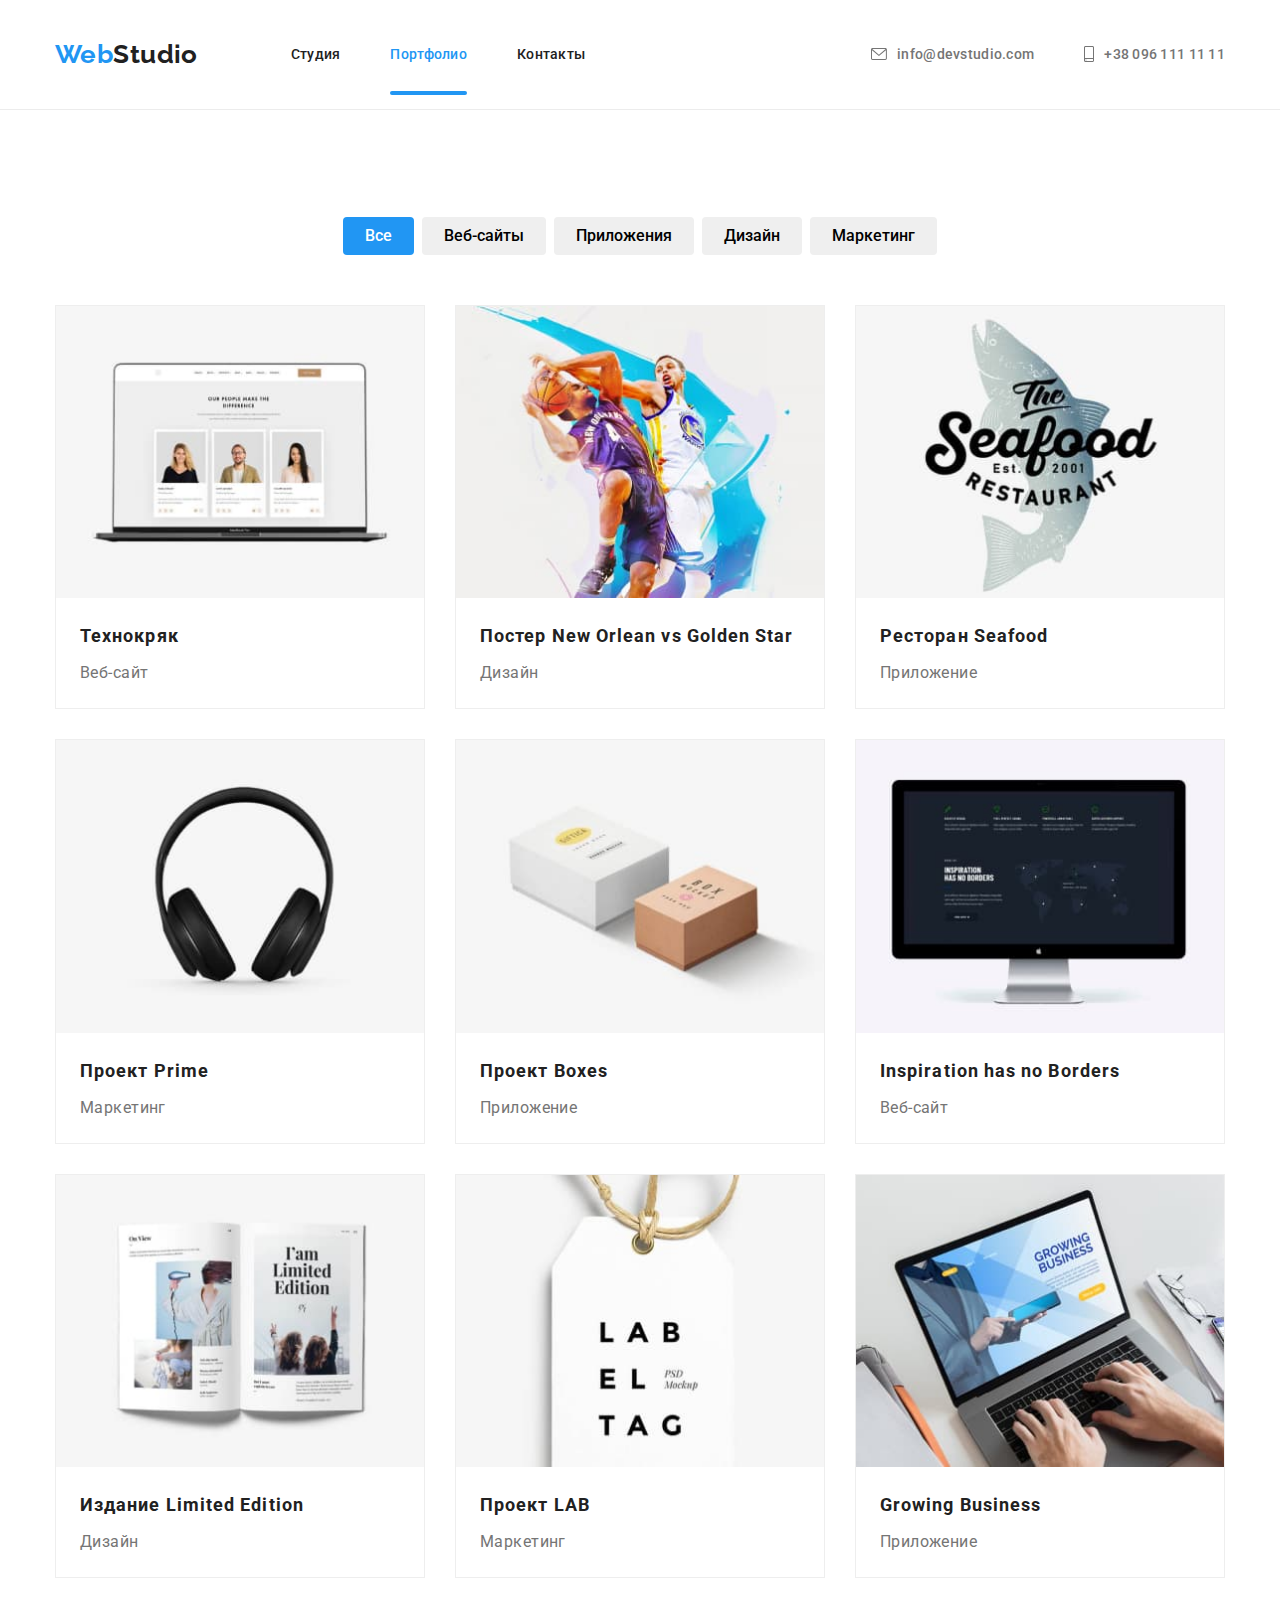
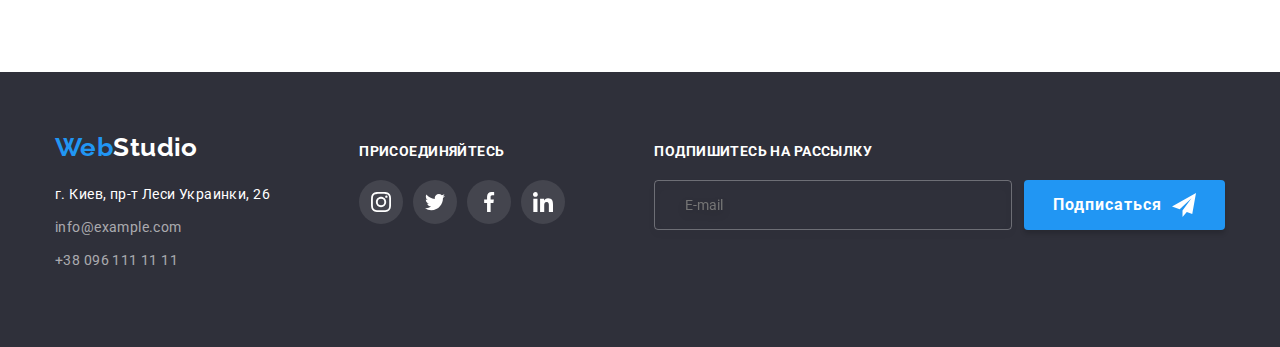
==== commit 7a7bd3e5: "add changes" ====
--- a/portfolio.html
+++ b/portfolio.html
@@ -78,7 +78,7 @@
 		<main>
 			<!-- Секція Портфоліо -->
 
-			<section class="section portfolio">
+			<section class="portfolio">
 				<div class="container">
 					<h1 class="visually-hidden">Примеры работ</h1>
 
--- a/css/main.min.css
+++ b/css/main.min.css
@@ -1 +1 @@
-:root{--primary-text-color: #757575;--title-text-color: #212121;--secondary-title-color: #ffffff;--footer-text-color: rgba(255, 255, 255, 0.6);--background-color: #ffffff;--secondary-background-color: #f5f4fa;--third-background-color: #2f303a;--accent-color: #2196f3;--items: 4;--indent: 30px;--anim: 250ms cubic-bezier(0.4, 0, 0.2, 1)}.visually-hidden{position:absolute;width:1px;height:1px;margin:-1px;border:0;padding:0;white-space:nowrap;-webkit-clip-path:inset(100%);clip-path:inset(100%);clip:rect(0 0 0 0);overflow:hidden}h1,h2,h3,p{margin-top:0;margin-bottom:0}.link{text-decoration:none}.list,.footer-list{margin:0;padding:0;list-style:none}img{display:block;max-width:100%;height:auto}.job__title,.team__title,.clients__title{margin-bottom:50px}body{background-color:var(--background-color);color:var(--primary-text-color);font-size:14px;font-family:"Roboto",sans-serif;letter-spacing:.03em}.button{display:inline-block;border:none;border-radius:4px;padding:10px 32px;min-width:200px;font-family:inherit;color:var(--secondary-title-color);background-color:var(--accent-color);-webkit-box-shadow:0px 4px 4px rgba(0,0,0,.15);box-shadow:0px 4px 4px rgba(0,0,0,.15);cursor:pointer;font-weight:700;font-size:16px;line-height:1.88;-webkit-box-align:center;-ms-flex-align:center;align-items:center;text-align:center;letter-spacing:.06em}.footer-button-submit{display:-webkit-inline-box;display:-ms-inline-flexbox;display:inline-flex;-webkit-box-align:center;-ms-flex-align:center;align-items:center;text-align:center;margin-left:12px;padding:10px 29px;border-radius:4px;min-width:200px;border:none;cursor:pointer;font-family:inherit;font-weight:700;font-size:16px;line-height:1.88;letter-spacing:.06em;color:var(--secondary-title-color);background-color:var(--accent-color);-webkit-box-shadow:0px 4px 4px rgba(0,0,0,.15);box-shadow:0px 4px 4px rgba(0,0,0,.15)}.button-submit{display:block;border:none;border-radius:4px;padding:10px 55px;margin:0 auto;min-width:200px;font-family:inherit;cursor:pointer;font-weight:700;font-size:16px;line-height:1.88;-webkit-box-align:center;-ms-flex-align:center;align-items:center;text-align:center;letter-spacing:.06em;color:var(--secondary-title-color);background-color:var(--accent-color);-webkit-box-shadow:0px 4px 4px rgba(0,0,0,.15);box-shadow:0px 4px 4px rgba(0,0,0,.15)}.contacts-list{display:-webkit-box;display:-ms-flexbox;display:flex;margin-left:auto}.contacts-list__item:not(:last-child){margin-right:50px}.contacts-list__link{display:-webkit-box;display:-ms-flexbox;display:flex;-webkit-box-align:center;-ms-flex-align:center;align-items:center;padding-top:32px;padding-bottom:32px;font-weight:500;line-height:1.2;letter-spacing:.02em;color:var(--primary-text-color);-webkit-transition:color var(--anim);transition:color var(--anim)}.contacts-list__link:hover,.contacts-list__link:focus{color:var(--accent-color)}.contacts-list__icon-mail{margin-right:10px;width:16px;height:12px;fill:currentColor}.contacts-list__icon-phone{margin-right:10px;width:10px;height:16px;fill:currentColor}.container{margin-left:auto;margin-right:auto;padding-left:15px;padding-right:15px;width:1200px}.logo{color:var(--title-text-color);font-family:"Raleway",sans-serif;font-weight:700;font-size:26px;line-height:1.2}.logo__accent{color:var(--accent-color)}.networks-list{display:-webkit-box;display:-ms-flexbox;display:flex;-webkit-box-pack:center;-ms-flex-pack:center;justify-content:center;gap:10px}.networks-list__link{display:-webkit-box;display:-ms-flexbox;display:flex;-webkit-box-align:center;-ms-flex-align:center;align-items:center;-webkit-box-pack:center;-ms-flex-pack:center;justify-content:center;border-radius:50%;width:44px;height:44px;color:#afb1b8;-webkit-transition:color var(--anim),background-color var(--anim);transition:color var(--anim),background-color var(--anim)}.networks-list__link:hover,.networks-list__link:focus{background-color:var(--accent-color);color:#fff}.networks-list__icon{fill:currentColor}.projects-overlay{position:absolute;width:100%;height:294px;top:0;left:0;-webkit-transform:translateY(100%);transform:translateY(100%);background-color:rgba(33,150,243,.9);-webkit-transition:-webkit-transform var(--anim);transition:-webkit-transform var(--anim);transition:transform var(--anim);transition:transform var(--anim), -webkit-transform var(--anim)}.projects-link:hover .projects-overlay{-webkit-transform:translateY(0);transform:translateY(0)}.overlay-text{display:block;padding-top:63px;padding-right:24px;padding-bottom:63px;padding-left:24px;font-size:18px;line-height:1.56;letter-spacing:.03em;color:#fff}.section-title{color:var(--title-text-color);font-size:36px;line-height:1.17;text-align:center}.section{padding-top:94px;padding-bottom:94px}.benefits__item::before{display:block;content:"";background-position:center;background-repeat:no-repeat;margin-bottom:30px;height:120px;background-color:#f5f4fa;border-radius:4px}.benefits__item.benefits__icon-antenna::before{background-image:url(../images/icons/antenna.svg)}.benefits__item.benefits__icon-clock::before{background-image:url(../images/icons/clock.svg)}.benefits__item.benefits__icon-diagram::before{background-image:url(../images/icons/diagram.svg)}.benefits__item.benefits__icon-astronaut::before{background-image:url(../images/icons/astronaut.svg)}.benefits__title{margin-bottom:10px;color:var(--title-text-color);font-size:14px;line-height:1.14;text-transform:uppercase}.benefits__text{line-height:1.71}.clients__list{--items: 6}.clients__link{display:-webkit-box;display:-ms-flexbox;display:flex;-webkit-box-align:center;-ms-flex-align:center;align-items:center;-webkit-box-pack:center;-ms-flex-pack:center;justify-content:center;width:170px;height:92px;border:1px solid #afb1b8;border-radius:4px;color:#afb1b8;-webkit-transition:color var(--anim),border-color var(--anim);transition:color var(--anim),border-color var(--anim)}.clients__link:hover,.clients__link:focus{border:1px solid var(--accent-color);color:var(--accent-color)}.clients__icon{fill:currentColor}.footer{padding:60px 0;background-color:var(--third-background-color)}.footer-container{display:-webkit-box;display:-ms-flexbox;display:flex;-webkit-box-align:baseline;-ms-flex-align:baseline;align-items:baseline;-webkit-box-pack:justify;-ms-flex-pack:justify;justify-content:space-between}.social-container{display:inline-block}.footer .logo{display:block;margin-bottom:20px;color:var(--secondary-title-color)}.footer-list-item:not(:last-child){margin-bottom:9px}.address.map{font-style:normal;line-height:1.71;color:var(--secondary-title-color)}.address-contact{font-style:normal;line-height:1.71;color:var(--footer-text-color);-webkit-transition:color var(--anim);transition:color var(--anim)}.address-contact:hover,.address-contact:focus{color:var(--accent-color)}.footer-title{margin-bottom:20px;font-weight:700;line-height:1.14;text-transform:uppercase;color:var(--secondary-title-color)}.footer-social-link{display:-webkit-box;display:-ms-flexbox;display:flex;-webkit-box-align:center;-ms-flex-align:center;align-items:center;-webkit-box-pack:center;-ms-flex-pack:center;justify-content:center;width:44px;height:44px;border-radius:50%;background-color:rgba(255,255,255,.1);color:var(--secondary-title-color);-webkit-transition:background-color var(--anim);transition:background-color var(--anim)}.footer-social-link:hover,.footer-social-link:focus{background-color:var(--accent-color)}.footer-social-icon{fill:currentColor}.footer-form-title{display:block;margin-bottom:20px;font-weight:700;line-height:1.14;text-transform:uppercase;color:var(--secondary-title-color)}.footer-form-box{display:-webkit-box;display:-ms-flexbox;display:flex;-webkit-box-align:center;-ms-flex-align:center;align-items:center;-webkit-box-pack:center;-ms-flex-pack:center;justify-content:center}.footer-input{padding-left:30px;background-color:inherit;width:358px;height:50px;color:var(--secondary-title-color);border:1px solid rgba(255,255,255,.3);-webkit-filter:drop-shadow(0px 4px 4px rgba(0, 0, 0, 0.15));filter:drop-shadow(0px 4px 4px rgba(0, 0, 0, 0.15));border-radius:4px}.icon-send{margin-left:10px;fill:currentColor}.header__container{display:-webkit-box;display:-ms-flexbox;display:flex;-webkit-box-align:center;-ms-flex-align:center;align-items:center}.header{background-color:var(--background-color);outline:1px solid #ececec}.nav{display:-webkit-box;display:-ms-flexbox;display:flex;-webkit-box-align:center;-ms-flex-align:center;align-items:center}.nav__list{display:-webkit-box;display:-ms-flexbox;display:flex;margin-left:93px}.nav__item:not(:last-child){margin-right:50px}.nav__link{display:block;padding-top:32px;padding-bottom:32px;color:var(--title-text-color);font-weight:500;line-height:1.2;letter-spacing:.02em;-webkit-transition:color var(--anim);transition:color var(--anim)}.nav__link:hover,.nav__link:focus{color:var(--accent-color)}.nav__link--current{position:relative;display:-webkit-box;display:-ms-flexbox;display:flex;-webkit-box-align:center;-ms-flex-align:center;align-items:center;color:var(--accent-color)}.nav__link--current::before{content:"";position:absolute;display:inline-block;left:0;bottom:0;width:100%;height:4px;background-color:var(--accent-color);border-radius:2px}.section.hero{max-width:1600px;margin-left:auto;margin-right:auto;background-size:cover;background-repeat:no-repeat;background-image:-webkit-gradient(linear, left top, right top, from(rgba(47, 48, 58, 0.4)), to(rgba(47, 48, 58, 0.4))),url("../images/hero/Img.jpg");background-image:linear-gradient(to right, rgba(47, 48, 58, 0.4), rgba(47, 48, 58, 0.4)),url("../images/hero/Img.jpg");padding:200px 0;background-color:var(--third-background-color);text-align:center}.hero__title{margin-bottom:30px;margin-left:auto;margin-right:auto;width:696px;color:var(--secondary-title-color);font-weight:900;font-size:44px;line-height:1.36;text-align:center;letter-spacing:.06em;text-transform:uppercase}.job{padding-top:0;padding-bottom:94px}.job__list{--items: 3}.job__card{position:relative;z-index:-1}.job__lable{position:absolute;display:-webkit-box;display:-ms-flexbox;display:flex;-webkit-box-align:center;-ms-flex-align:center;align-items:center;-webkit-box-pack:center;-ms-flex-pack:center;justify-content:center;bottom:0px;padding-top:27px;padding-bottom:27px;width:100%;font-weight:700;line-height:1.14;text-transform:uppercase;background-color:rgba(47,48,58,.8);color:var(--secondary-title-color)}.section.team{background-color:var(--secondary-background-color)}.team__item{text-align:center}.team__card{background-color:var(--secondary-title-color);-webkit-box-shadow:0px 1px 3px rgba(0,0,0,.12),0px 1px 1px rgba(0,0,0,.14),px 2px 1px rgba(0,0,0,.2);box-shadow:0px 1px 3px rgba(0,0,0,.12),0px 1px 1px rgba(0,0,0,.14),px 2px 1px rgba(0,0,0,.2);border-radius:0px 0px 4px 4px}.team__content{padding:30px 0}.team__member{margin-bottom:10px;font-weight:500;font-size:16px;line-height:1.19;color:var(--title-text-color)}.team__position{margin-bottom:16px;font-size:16px;line-height:1.19}.portfolio-list{display:-webkit-box;display:-ms-flexbox;display:flex;margin-bottom:50px;-webkit-box-pack:center;-ms-flex-pack:center;justify-content:center}.button-list-item:not(:last-child){margin-right:8px}.button-list{padding:6px 22px;border:none;border-radius:4px;cursor:pointer;font-family:inherit;font-weight:500;font-size:16px;line-height:1.62;-webkit-transition:color var(--anim),background-color var(--anim),-webkit-box-shadow var(--anim);transition:color var(--anim),background-color var(--anim),-webkit-box-shadow var(--anim);transition:color var(--anim),background-color var(--anim),box-shadow var(--anim);transition:color var(--anim),background-color var(--anim),box-shadow var(--anim),-webkit-box-shadow var(--anim)}.button-list:hover,.button-list:focus{color:var(--secondary-title-color);background-color:var(--accent-color);-webkit-box-shadow:0px 3px 1px rgba(0,0,0,.1),0px 1px 2px rgba(0,0,0,.08),0px 2px 2px rgba(0,0,0,.12);box-shadow:0px 3px 1px rgba(0,0,0,.1),0px 1px 2px rgba(0,0,0,.08),0px 2px 2px rgba(0,0,0,.12)}.button-list.active{background-color:var(--accent-color);color:var(--secondary-title-color)}.projects-title{margin-bottom:4px;font-size:18px;line-height:2;letter-spacing:.06em;color:var(--title-text-color)}.projects-text{font-size:16px;line-height:1.88;color:var(--primary-text-color)}.projects-list{--items: 3}.projects-list-item{border:1px solid #eee}.img-content{padding:20px 24px}.projects-link{display:block;-webkit-transition:-webkit-box-shadow var(--anim);transition:-webkit-box-shadow var(--anim);transition:box-shadow var(--anim);transition:box-shadow var(--anim), -webkit-box-shadow var(--anim)}.projects-link:hover,.projects-link:focus{-webkit-box-shadow:0px 1px 1px rgba(0,0,0,.12),0px 4px 4px rgba(0,0,0,.06),1px 4px 6px rgba(0,0,0,.16);box-shadow:0px 1px 1px rgba(0,0,0,.12),0px 4px 4px rgba(0,0,0,.06),1px 4px 6px rgba(0,0,0,.16)}.img-card{position:relative;overflow:hidden}/*# sourceMappingURL=main.min.css.map */+:root{--primary-text-color: #757575;--title-text-color: #212121;--secondary-title-color: #ffffff;--footer-text-color: rgba(255, 255, 255, 0.6);--background-color: #ffffff;--secondary-background-color: #f5f4fa;--third-background-color: #2f303a;--accent-color: #2196f3;--items: 4;--indent: 30px;--anim: 250ms cubic-bezier(0.4, 0, 0.2, 1)}.visually-hidden{position:absolute;width:1px;height:1px;margin:-1px;border:0;padding:0;white-space:nowrap;-webkit-clip-path:inset(100%);clip-path:inset(100%);clip:rect(0 0 0 0);overflow:hidden}.portfolio,.team,.clients,.benefits{padding-top:94px;padding-bottom:94px}.card-set{display:-webkit-box;display:-ms-flexbox;display:flex;-ms-flex-wrap:wrap;flex-wrap:wrap;margin:calc(-1*var(--indent)/2)}.card-set__item{margin:calc(var(--indent)/2);-ms-flex-preferred-size:calc((100% - (var(--indent))*var(--items))/var(--items));flex-basis:calc((100% - (var(--indent))*var(--items))/var(--items))}h1,h2,h3,p{margin-top:0;margin-bottom:0}.link{text-decoration:none}.list,.footer-list{padding:0;list-style:none}img{display:block;max-width:100%;height:auto}.job__title,.team__title,.clients__title{margin-bottom:50px}body{background-color:var(--background-color);color:var(--primary-text-color);font-size:14px;font-family:"Roboto",sans-serif;letter-spacing:.03em}.button{display:inline-block;border:none;border-radius:4px;padding:10px 32px;min-width:200px;font-family:inherit;color:var(--secondary-title-color);background-color:var(--accent-color);-webkit-box-shadow:0px 4px 4px rgba(0,0,0,.15);box-shadow:0px 4px 4px rgba(0,0,0,.15);cursor:pointer;font-weight:700;font-size:16px;line-height:1.88;-webkit-box-align:center;-ms-flex-align:center;align-items:center;text-align:center;letter-spacing:.06em}.contacts-list{display:-webkit-box;display:-ms-flexbox;display:flex;margin-left:auto}.contacts-list__item:not(:last-child){margin-right:50px}.contacts-list__link{display:-webkit-box;display:-ms-flexbox;display:flex;-webkit-box-align:center;-ms-flex-align:center;align-items:center;padding-top:32px;padding-bottom:32px;font-weight:500;line-height:1.2;letter-spacing:.02em;color:var(--primary-text-color);-webkit-transition:color var(--anim);transition:color var(--anim)}.contacts-list__link:hover,.contacts-list__link:focus{color:var(--accent-color)}.contacts-list__icon-mail{margin-right:10px;width:16px;height:12px;fill:currentColor}.contacts-list__icon-phone{margin-right:10px;width:10px;height:16px;fill:currentColor}.container{margin-left:auto;margin-right:auto;padding-left:15px;padding-right:15px;width:1200px}.logo{color:var(--title-text-color);font-family:"Raleway",sans-serif;font-weight:700;font-size:26px;line-height:1.2}.logo__accent{color:var(--accent-color)}.networks-list{display:-webkit-box;display:-ms-flexbox;display:flex;-webkit-box-pack:center;-ms-flex-pack:center;justify-content:center;gap:10px}.networks-list__link{display:-webkit-box;display:-ms-flexbox;display:flex;-webkit-box-align:center;-ms-flex-align:center;align-items:center;-webkit-box-pack:center;-ms-flex-pack:center;justify-content:center;border-radius:50%;width:44px;height:44px;color:#afb1b8;-webkit-transition:color var(--anim),background-color var(--anim);transition:color var(--anim),background-color var(--anim)}.networks-list__link:hover,.networks-list__link:focus{background-color:var(--accent-color);color:#fff}.networks-list__icon{fill:currentColor}.projects-overlay{position:absolute;width:100%;height:294px;top:0;left:0;-webkit-transform:translateY(100%);transform:translateY(100%);background-color:rgba(33,150,243,.9);-webkit-transition:-webkit-transform var(--anim);transition:-webkit-transform var(--anim);transition:transform var(--anim);transition:transform var(--anim), -webkit-transform var(--anim)}.projects-link:hover .projects-overlay{-webkit-transform:translateY(0);transform:translateY(0)}.overlay-text{display:block;padding-top:63px;padding-right:24px;padding-bottom:63px;padding-left:24px;font-size:18px;line-height:1.56;letter-spacing:.03em;color:#fff}.section-title{color:var(--title-text-color);font-size:36px;line-height:1.17;text-align:center}.section{padding-top:94px;padding-bottom:94px}.backdrop{position:fixed;top:0;left:0;width:100%;height:100%;opacity:1;visibility:visible;pointer-events:initial;background-color:rgba(0,0,0,.2);-webkit-transition:opacity var(--anim),visibility var(--anim);transition:opacity var(--anim),visibility var(--anim)}.backdrop.is-hidden{opacity:0;pointer-events:none;visibility:hidden}.modal{position:absolute;top:50%;left:50%;-webkit-transform:translate(-50%, -50%);transform:translate(-50%, -50%);width:528px;height:581px;background-color:var(--background-color);-webkit-box-shadow:0px 1px 3px rgba(0,0,0,.12),0px 1px 1px rgba(0,0,0,.14),0px 2px 1px rgba(0,0,0,.2);box-shadow:0px 1px 3px rgba(0,0,0,.12),0px 1px 1px rgba(0,0,0,.14),0px 2px 1px rgba(0,0,0,.2);border-radius:4px}.modal-close-btn{position:absolute;display:-webkit-box;display:-ms-flexbox;display:flex;-webkit-box-align:center;-ms-flex-align:center;align-items:center;-webkit-box-pack:center;-ms-flex-pack:center;justify-content:center;width:30px;height:30px;border-radius:50%;border:0;padding:0;right:8px;top:8px;background-color:rgba(0,0,0,0);border:1px solid rgba(0,0,0,.1);cursor:pointer;-webkit-transition:fill var(--anim);transition:fill var(--anim)}.modal-close-btn:hover,.modal-close-btn:focus+.btn-close-icon{fill:var(--accent-color)}.form-register{display:-webkit-box;display:-ms-flexbox;display:flex;-webkit-box-orient:vertical;-webkit-box-direction:normal;-ms-flex-direction:column;flex-direction:column;padding:40px}.form-box{margin-bottom:20px}.form-title{margin-bottom:15px;margin-top:0;font-size:20px;line-height:1.15;text-align:center;color:var(--title-text-color)}.form-label{position:relative;display:block;margin-bottom:10px}.form-text{display:block;margin-bottom:4px;font-size:12px;line-height:1.16;letter-spacing:.01em;color:var(--primary-text-color)}.form-input{display:block;width:100%;height:40px;border:1px solid rgba(33,33,33,.2);border-radius:4px;padding-left:35px;cursor:pointer;-webkit-transition:border var(--anim);transition:border var(--anim)}.icon-input{position:absolute;top:50%;left:12px;-webkit-transition:fill var(--anim);transition:fill var(--anim)}.form-input:focus+.icon-input{fill:var(--accent-color)}.form-input:focus,.form-label textarea:focus{outline:none;border:1px solid var(--accent-color)}.textarea{display:block;width:100%;height:120px;border:1px solid rgba(33,33,33,.2);border-radius:4px;padding:12px 16px;resize:none;cursor:pointer;-webkit-transition:border var(--anim);transition:border var(--anim)}.form-label textarea::-webkit-input-placeholder{font-size:12px;line-height:1.16;letter-spacing:.01em;color:rgba(117,117,117,.5)}.form-label textarea::-moz-placeholder{font-size:12px;line-height:1.16;letter-spacing:.01em;color:rgba(117,117,117,.5)}.form-label textarea:-ms-input-placeholder{font-size:12px;line-height:1.16;letter-spacing:.01em;color:rgba(117,117,117,.5)}.form-label textarea::-ms-input-placeholder{font-size:12px;line-height:1.16;letter-spacing:.01em;color:rgba(117,117,117,.5)}.form-label textarea::placeholder{font-size:12px;line-height:1.16;letter-spacing:.01em;color:rgba(117,117,117,.5)}.form-checkbox{display:-webkit-box;display:-ms-flexbox;display:flex;-webkit-box-align:center;-ms-flex-align:center;align-items:center;-webkit-box-pack:center;-ms-flex-pack:center;justify-content:center;gap:7px;margin-bottom:30px}.custom-checkbox{display:-webkit-inline-box;display:-ms-inline-flexbox;display:inline-flex;-webkit-box-align:center;-ms-flex-align:center;align-items:center;-webkit-box-pack:center;-ms-flex-pack:center;justify-content:center;width:16px;height:15px;border:2px solid var(--title-text-color);border-radius:2px;cursor:pointer;-webkit-transition:background-color var(--anim),border-color var(--anim);transition:background-color var(--anim),border-color var(--anim)}.checkbox-icon{fill:#fff}.form-checkbox-input:checked+.custom-checkbox{background-color:var(--accent-color);border-color:var(--accent-color)}.checkbox-agreement{font-weight:400;font-size:14px;line-height:1.71;color:var(--primary-text-color);-webkit-user-select:none;-moz-user-select:none;-ms-user-select:none;user-select:none}.agreement-text{color:var(--accent-color)}.button-submit{display:block;border:none;border-radius:4px;padding:10px 55px;margin:0 auto;min-width:200px;font-family:inherit;cursor:pointer;font-weight:700;font-size:16px;line-height:1.88;-webkit-box-align:center;-ms-flex-align:center;align-items:center;text-align:center;letter-spacing:.06em;color:var(--secondary-title-color);background-color:var(--accent-color);-webkit-box-shadow:0px 4px 4px rgba(0,0,0,.15);box-shadow:0px 4px 4px rgba(0,0,0,.15)}.benefits__item::before{display:block;content:"";background-position:center;background-repeat:no-repeat;margin-bottom:30px;height:120px;background-color:#f5f4fa;border-radius:4px}.benefits__item.benefits__icon-antenna::before{background-image:url(../images/icons/antenna.svg)}.benefits__item.benefits__icon-clock::before{background-image:url(../images/icons/clock.svg)}.benefits__item.benefits__icon-diagram::before{background-image:url(../images/icons/diagram.svg)}.benefits__item.benefits__icon-astronaut::before{background-image:url(../images/icons/astronaut.svg)}.benefits__title{margin-bottom:10px;color:var(--title-text-color);font-size:14px;line-height:1.14;text-transform:uppercase}.benefits__text{line-height:1.71}.clients__list{--items: 6}.clients__link{display:-webkit-box;display:-ms-flexbox;display:flex;-webkit-box-align:center;-ms-flex-align:center;align-items:center;-webkit-box-pack:center;-ms-flex-pack:center;justify-content:center;width:170px;height:92px;border:1px solid #afb1b8;border-radius:4px;color:#afb1b8;-webkit-transition:color var(--anim),border-color var(--anim);transition:color var(--anim),border-color var(--anim)}.clients__link:hover,.clients__link:focus{border:1px solid var(--accent-color);color:var(--accent-color)}.clients__icon{fill:currentColor}.footer{padding:60px 0;background-color:var(--third-background-color)}.footer-container{display:-webkit-box;display:-ms-flexbox;display:flex;-webkit-box-align:baseline;-ms-flex-align:baseline;align-items:baseline;-webkit-box-pack:justify;-ms-flex-pack:justify;justify-content:space-between}.social-container{display:inline-block}.footer .logo{display:block;margin-bottom:20px;color:var(--secondary-title-color)}.footer-list-item:not(:last-child){margin-bottom:9px}.address.map{font-style:normal;line-height:1.71;color:var(--secondary-title-color)}.address-contact{font-style:normal;line-height:1.71;color:var(--footer-text-color);-webkit-transition:color var(--anim);transition:color var(--anim)}.address-contact:hover,.address-contact:focus{color:var(--accent-color)}.footer-title{margin-bottom:20px;font-weight:700;line-height:1.14;text-transform:uppercase;color:var(--secondary-title-color)}.footer-social-link{display:-webkit-box;display:-ms-flexbox;display:flex;-webkit-box-align:center;-ms-flex-align:center;align-items:center;-webkit-box-pack:center;-ms-flex-pack:center;justify-content:center;width:44px;height:44px;border-radius:50%;background-color:rgba(255,255,255,.1);color:var(--secondary-title-color);-webkit-transition:background-color var(--anim);transition:background-color var(--anim)}.footer-social-link:hover,.footer-social-link:focus{background-color:var(--accent-color)}.footer-social-icon{fill:currentColor}.footer-form-title{display:block;margin-bottom:20px;font-weight:700;line-height:1.14;text-transform:uppercase;color:var(--secondary-title-color)}.footer-form-box{display:-webkit-box;display:-ms-flexbox;display:flex;-webkit-box-align:center;-ms-flex-align:center;align-items:center;-webkit-box-pack:center;-ms-flex-pack:center;justify-content:center}.footer-input{padding-left:30px;background-color:inherit;width:358px;height:50px;color:var(--secondary-title-color);border:1px solid rgba(255,255,255,.3);-webkit-filter:drop-shadow(0px 4px 4px rgba(0, 0, 0, 0.15));filter:drop-shadow(0px 4px 4px rgba(0, 0, 0, 0.15));border-radius:4px}.footer-button-submit{display:-webkit-inline-box;display:-ms-inline-flexbox;display:inline-flex;-webkit-box-align:center;-ms-flex-align:center;align-items:center;text-align:center;margin-left:12px;padding:10px 29px;border-radius:4px;min-width:200px;border:none;cursor:pointer;font-family:inherit;font-weight:700;font-size:16px;line-height:1.88;letter-spacing:.06em;color:var(--secondary-title-color);background-color:var(--accent-color);-webkit-box-shadow:0px 4px 4px rgba(0,0,0,.15);box-shadow:0px 4px 4px rgba(0,0,0,.15)}.icon-send{margin-left:10px;fill:currentColor}.header__container{display:-webkit-box;display:-ms-flexbox;display:flex;-webkit-box-align:center;-ms-flex-align:center;align-items:center}.header{background-color:var(--background-color);outline:1px solid #ececec}.nav{display:-webkit-box;display:-ms-flexbox;display:flex;-webkit-box-align:center;-ms-flex-align:center;align-items:center}.nav__list{display:-webkit-box;display:-ms-flexbox;display:flex;margin-left:93px}.nav__item:not(:last-child){margin-right:50px}.nav__link{display:block;padding-top:32px;padding-bottom:32px;color:var(--title-text-color);font-weight:500;line-height:1.2;letter-spacing:.02em;-webkit-transition:color var(--anim);transition:color var(--anim)}.nav__link:hover,.nav__link:focus{color:var(--accent-color)}.nav__link--current{position:relative;display:-webkit-box;display:-ms-flexbox;display:flex;-webkit-box-align:center;-ms-flex-align:center;align-items:center;color:var(--accent-color)}.nav__link--current::before{content:"";position:absolute;display:inline-block;left:0;bottom:0;width:100%;height:4px;background-color:var(--accent-color);border-radius:2px}.section.hero{max-width:1600px;margin-left:auto;margin-right:auto;background-size:cover;background-repeat:no-repeat;background-image:-webkit-gradient(linear, left top, right top, from(rgba(47, 48, 58, 0.4)), to(rgba(47, 48, 58, 0.4))),url("../images/hero/Img.jpg");background-image:linear-gradient(to right, rgba(47, 48, 58, 0.4), rgba(47, 48, 58, 0.4)),url("../images/hero/Img.jpg");padding:200px 0;background-color:var(--third-background-color);text-align:center}.hero__title{margin-bottom:30px;margin-left:auto;margin-right:auto;width:696px;color:var(--secondary-title-color);font-weight:900;font-size:44px;line-height:1.36;text-align:center;letter-spacing:.06em;text-transform:uppercase}.job{padding-top:0;padding-bottom:94px}.job__list{--items: 3}.job__card{position:relative;z-index:-1}.job__lable{position:absolute;display:-webkit-box;display:-ms-flexbox;display:flex;-webkit-box-align:center;-ms-flex-align:center;align-items:center;-webkit-box-pack:center;-ms-flex-pack:center;justify-content:center;bottom:0px;padding-top:27px;padding-bottom:27px;width:100%;font-weight:700;line-height:1.14;text-transform:uppercase;background-color:rgba(47,48,58,.8);color:var(--secondary-title-color)}.team{background-color:var(--secondary-background-color)}.team__item{text-align:center}.team__card{background-color:var(--secondary-title-color);-webkit-box-shadow:0px 1px 3px rgba(0,0,0,.12),0px 1px 1px rgba(0,0,0,.14),px 2px 1px rgba(0,0,0,.2);box-shadow:0px 1px 3px rgba(0,0,0,.12),0px 1px 1px rgba(0,0,0,.14),px 2px 1px rgba(0,0,0,.2);border-radius:0px 0px 4px 4px}.team__content{padding:30px 0}.team__member{margin-bottom:10px;font-weight:500;font-size:16px;line-height:1.19;color:var(--title-text-color)}.team__position{margin-bottom:16px;font-size:16px;line-height:1.19}.portfolio-list{display:-webkit-box;display:-ms-flexbox;display:flex;margin-bottom:50px;-webkit-box-pack:center;-ms-flex-pack:center;justify-content:center}.button-list-item:not(:last-child){margin-right:8px}.button-list{padding:6px 22px;border:none;border-radius:4px;cursor:pointer;font-family:inherit;font-weight:500;font-size:16px;line-height:1.62;-webkit-transition:color var(--anim),background-color var(--anim),-webkit-box-shadow var(--anim);transition:color var(--anim),background-color var(--anim),-webkit-box-shadow var(--anim);transition:color var(--anim),background-color var(--anim),box-shadow var(--anim);transition:color var(--anim),background-color var(--anim),box-shadow var(--anim),-webkit-box-shadow var(--anim)}.button-list:hover,.button-list:focus{color:var(--secondary-title-color);background-color:var(--accent-color);-webkit-box-shadow:0px 3px 1px rgba(0,0,0,.1),0px 1px 2px rgba(0,0,0,.08),0px 2px 2px rgba(0,0,0,.12);box-shadow:0px 3px 1px rgba(0,0,0,.1),0px 1px 2px rgba(0,0,0,.08),0px 2px 2px rgba(0,0,0,.12)}.button-list.active{background-color:var(--accent-color);color:var(--secondary-title-color)}.projects-title{margin-bottom:4px;font-size:18px;line-height:2;letter-spacing:.06em;color:var(--title-text-color)}.projects-text{font-size:16px;line-height:1.88;color:var(--primary-text-color)}.projects-list{--items: 3}.projects-list-item{border:1px solid #eee}.img-content{padding:20px 24px}.projects-link{display:block;-webkit-transition:-webkit-box-shadow var(--anim);transition:-webkit-box-shadow var(--anim);transition:box-shadow var(--anim);transition:box-shadow var(--anim), -webkit-box-shadow var(--anim)}.projects-link:hover,.projects-link:focus{-webkit-box-shadow:0px 1px 1px rgba(0,0,0,.12),0px 4px 4px rgba(0,0,0,.06),1px 4px 6px rgba(0,0,0,.16);box-shadow:0px 1px 1px rgba(0,0,0,.12),0px 4px 4px rgba(0,0,0,.06),1px 4px 6px rgba(0,0,0,.16)}.img-card{position:relative;overflow:hidden}/*# sourceMappingURL=main.min.css.map */--- a/css/styles.css
+++ b/css/styles.css
@@ -9,18 +9,6 @@
 
 
 
-/* Сітка із застосуванням Flex-box */
-
-.card-set {
-    display: flex;
-    flex-wrap: wrap;
-    margin: calc(-1 * var(--indent) / 2);
-}
-
-.card-set__item {
-    margin: calc(var(--indent) / 2);
-    flex-basis: calc((100% - (var(--indent))*var(--items)) / var(--items));
-}
 
 
 
@@ -29,225 +17,3 @@
 
 
 
-/* Модальне вікно */
-
-.backdrop {
-    position: fixed;
-    top: 0;
-    left: 0;
-    width: 100%;
-    height: 100%;
-    opacity: 1;
-    visibility: visible;
-    pointer-events: initial;
-    background-color: rgba(0, 0, 0, 0.2);
-
-    transition-property: opacity, visibility;
-    transition-duration: 250ms;
-    transition-timing-function: cubic-bezier(0.4, 0, 0.2, 1);
-
-    /* transition: opacity var(--anim), visibility var(--anim); */
-}
-
-.backdrop.is-hidden {
-    opacity: 0;
-    pointer-events: none;
-    visibility: hidden;
-}
-
-.modal {
-    position: absolute;
-    top: 50%;
-    left: 50%;
-    transform: translate(-50%, -50%);
-    width: 528px;
-    height: 581px;
-    /* padding: 40px; */
-
-    background-color: var(--background-color);
-    box-shadow: 0px 1px 3px rgba(0, 0, 0, 0.12), 0px 1px 1px rgba(0, 0, 0, 0.14), 0px 2px 1px rgba(0, 0, 0, 0.2);
-    border-radius: 4px;
-}
-
-.modal-close-btn {
-    position: absolute;
-    display: flex;
-    align-items: center;
-    justify-content: center;
-    width: 30px;
-    height: 30px;
-    border-radius: 50%;
-    border: 0;
-    padding: 0;
-    right: 8px;
-    top: 8px;
-    background-color: transparent;
-    border: 1px solid rgba(0, 0, 0, 0.1);
-    cursor: pointer;
-
-    transition-property: fill;
-    transition-duration: 250ms;
-    transition-timing-function: cubic-bezier(0.4, 0, 0.2, 1);
-
-    /* transition: fill var(--anim); */    
-}
-
-.modal-close-btn:hover,
-.modal-close-btn:focus + .btn-close-icon {
-    fill: var(--accent-color);
-}
-
-/* Форма  модального вікна*/
-
-.form-register {
-    display: flex;
-    flex-direction: column;
-    padding: 40px;
-}
-
-.form-box {
-    margin-bottom: 20px;
-}
-
-.form-title {
-    margin-bottom: 15px;
-    margin-top: 0;
-
-    font-size: 20px;
-    line-height: 1.15;
-    text-align: center;
-
-    color: var(--title-text-color);
-}
-
-.form-label {
-    position: relative;
-    display: block;
-    margin-bottom: 10px;
-}
-
-.form-text {
-    display: block;
-    margin-bottom: 4px;
-    font-size: 12px;
-    line-height: 1.16;
-    letter-spacing: 0.01em;
-
-    color: var(--primary-text-color)
-}
-
-.form-input {
-    display: block;
-    width: 100%;
-    height: 40px;
-    border: 1px solid rgba(33, 33, 33, 0.2);
-    border-radius: 4px;
-    padding-left: 35px;
-    cursor: pointer;
-
-    transition-property: border;
-    transition-duration: 250ms;
-    transition-timing-function: cubic-bezier(0.4, 0, 0.2, 1);
-
-    /* transition: border var(--anim); */   
-}
-
-.icon-input {
-    position: absolute;
-    top: 50%;
-    left: 12px;
-
-    transition-property: fill;
-    transition-duration: 250ms;
-    transition-timing-function: cubic-bezier(0.4, 0, 0.2, 1);
-
-    /* transition: fill var(--anim); */
-
-    
-}
-
-.form-input:focus + .icon-input {
-    fill: var(--accent-color);
-}
-
-.form-input:focus,
-.form-label textarea:focus {
-    outline: none;
-    border: 1px solid var(--accent-color);
-}
-
-.textarea {
-    display: block;
-    width: 100%;
-    height: 120px;
-    border: 1px solid rgba(33, 33, 33, 0.2);
-    border-radius: 4px;
-    padding: 12px 16px;
-    resize: none;
-    cursor: pointer;
-
-    transition-property: border;
-    transition-duration: 250ms;
-    transition-timing-function: cubic-bezier(0.4, 0, 0.2, 1);
-
-    /* transition: border var(--anim); */
-}
-
-.form-label textarea::placeholder {
-    font-size: 12px;
-    line-height: 1.16;
-    letter-spacing: 0.01em;
-
-    color: rgba(117, 117, 117, 0.5);
-}
-
-.form-checkbox {
-    display: flex;
-    align-items: center;
-    justify-content: center;
-    gap: 7px;
-    margin-bottom: 30px;
-}
-
-.custom-checkbox {
-    display: inline-flex;
-    align-items: center;
-    justify-content: center;
-    width: 16px;
-    height: 15px;
-    border: 2px solid var(--title-text-color);
-    border-radius: 2px;
-    cursor: pointer;
-
-    transition-property: background-color, border-color;
-    transition-duration: 250ms;
-    transition-timing-function: cubic-bezier(0.4, 0, 0.2, 1);
-
-    /* transition: background-color var(--anim), border-color var(--anim); */
-}
-
-.checkbox-icon {
-    fill: #ffffff;
-}
-
-.form-checkbox-input:checked + .custom-checkbox {
-    background-color: var(--accent-color);
-    border-color: var(--accent-color);
-}
-
-.checkbox-agreement {
-    font-weight: 400;
-    font-size: 14px;
-    line-height: 1.71;
-
-    color: var(--primary-text-color);
-    user-select: none;
-}
-
-.agreement-text {
-    color: var(--accent-color);
-}
-
-
-
-
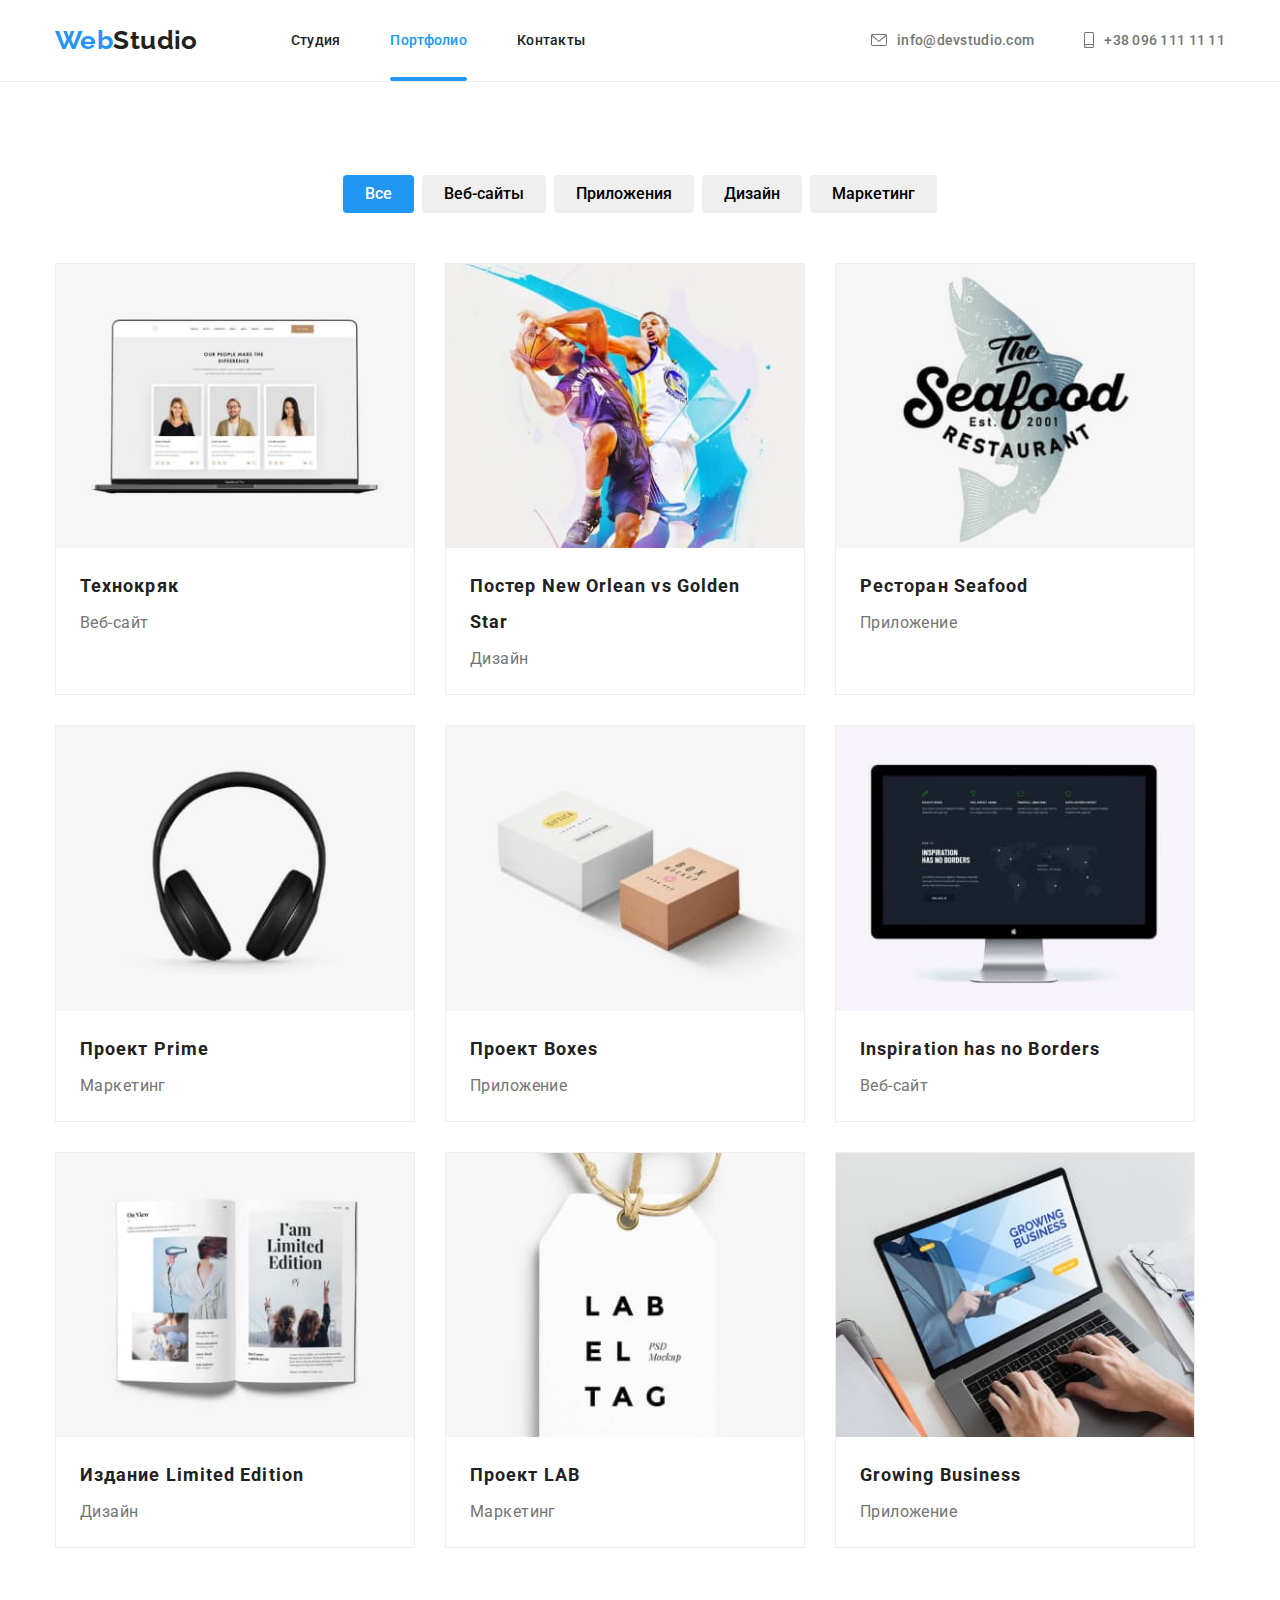
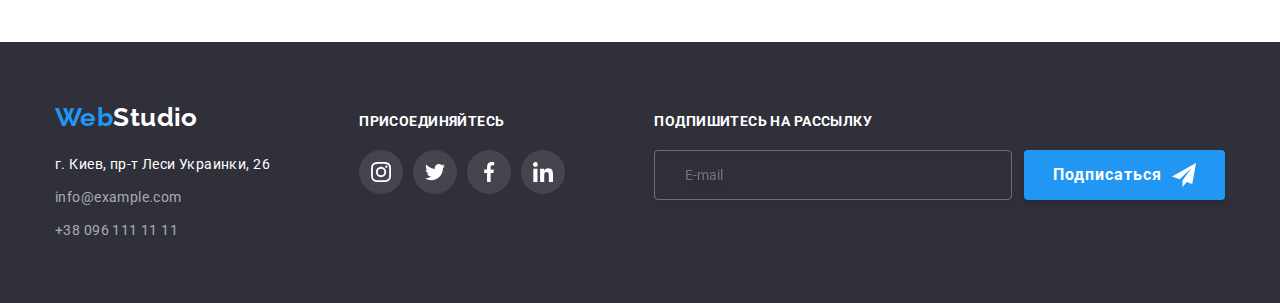
==== commit b032bff7: "add changes" ====
--- a/portfolio.html
+++ b/portfolio.html
@@ -24,7 +24,6 @@
 		<!-- Кастомні стилі -->
 
 		<link rel="stylesheet" href="./css/main.min.css" />
-		<link rel="stylesheet" href="./css/styles.css" />
 	</head>
 	<body>
 		<!-- Шапка сторінки -->
--- a/css/main.min.css
+++ b/css/main.min.css
@@ -1 +1 @@
-:root{--primary-text-color: #757575;--title-text-color: #212121;--secondary-title-color: #ffffff;--footer-text-color: rgba(255, 255, 255, 0.6);--background-color: #ffffff;--secondary-background-color: #f5f4fa;--third-background-color: #2f303a;--accent-color: #2196f3;--items: 4;--indent: 30px;--anim: 250ms cubic-bezier(0.4, 0, 0.2, 1)}.visually-hidden{position:absolute;width:1px;height:1px;margin:-1px;border:0;padding:0;white-space:nowrap;-webkit-clip-path:inset(100%);clip-path:inset(100%);clip:rect(0 0 0 0);overflow:hidden}.portfolio,.team,.clients,.benefits{padding-top:94px;padding-bottom:94px}.card-set{display:-webkit-box;display:-ms-flexbox;display:flex;-ms-flex-wrap:wrap;flex-wrap:wrap;margin:calc(-1*var(--indent)/2)}.card-set__item{margin:calc(var(--indent)/2);-ms-flex-preferred-size:calc((100% - (var(--indent))*var(--items))/var(--items));flex-basis:calc((100% - (var(--indent))*var(--items))/var(--items))}h1,h2,h3,p{margin-top:0;margin-bottom:0}.link{text-decoration:none}.list,.footer-list{padding:0;list-style:none}img{display:block;max-width:100%;height:auto}.job__title,.team__title,.clients__title{margin-bottom:50px}body{background-color:var(--background-color);color:var(--primary-text-color);font-size:14px;font-family:"Roboto",sans-serif;letter-spacing:.03em}.button{display:inline-block;border:none;border-radius:4px;padding:10px 32px;min-width:200px;font-family:inherit;color:var(--secondary-title-color);background-color:var(--accent-color);-webkit-box-shadow:0px 4px 4px rgba(0,0,0,.15);box-shadow:0px 4px 4px rgba(0,0,0,.15);cursor:pointer;font-weight:700;font-size:16px;line-height:1.88;-webkit-box-align:center;-ms-flex-align:center;align-items:center;text-align:center;letter-spacing:.06em}.contacts-list{display:-webkit-box;display:-ms-flexbox;display:flex;margin-left:auto}.contacts-list__item:not(:last-child){margin-right:50px}.contacts-list__link{display:-webkit-box;display:-ms-flexbox;display:flex;-webkit-box-align:center;-ms-flex-align:center;align-items:center;padding-top:32px;padding-bottom:32px;font-weight:500;line-height:1.2;letter-spacing:.02em;color:var(--primary-text-color);-webkit-transition:color var(--anim);transition:color var(--anim)}.contacts-list__link:hover,.contacts-list__link:focus{color:var(--accent-color)}.contacts-list__icon-mail{margin-right:10px;width:16px;height:12px;fill:currentColor}.contacts-list__icon-phone{margin-right:10px;width:10px;height:16px;fill:currentColor}.container{margin-left:auto;margin-right:auto;padding-left:15px;padding-right:15px;width:1200px}.logo{color:var(--title-text-color);font-family:"Raleway",sans-serif;font-weight:700;font-size:26px;line-height:1.2}.logo__accent{color:var(--accent-color)}.networks-list{display:-webkit-box;display:-ms-flexbox;display:flex;-webkit-box-pack:center;-ms-flex-pack:center;justify-content:center;gap:10px}.networks-list__link{display:-webkit-box;display:-ms-flexbox;display:flex;-webkit-box-align:center;-ms-flex-align:center;align-items:center;-webkit-box-pack:center;-ms-flex-pack:center;justify-content:center;border-radius:50%;width:44px;height:44px;color:#afb1b8;-webkit-transition:color var(--anim),background-color var(--anim);transition:color var(--anim),background-color var(--anim)}.networks-list__link:hover,.networks-list__link:focus{background-color:var(--accent-color);color:#fff}.networks-list__icon{fill:currentColor}.projects-overlay{position:absolute;width:100%;height:294px;top:0;left:0;-webkit-transform:translateY(100%);transform:translateY(100%);background-color:rgba(33,150,243,.9);-webkit-transition:-webkit-transform var(--anim);transition:-webkit-transform var(--anim);transition:transform var(--anim);transition:transform var(--anim), -webkit-transform var(--anim)}.projects-link:hover .projects-overlay{-webkit-transform:translateY(0);transform:translateY(0)}.overlay-text{display:block;padding-top:63px;padding-right:24px;padding-bottom:63px;padding-left:24px;font-size:18px;line-height:1.56;letter-spacing:.03em;color:#fff}.section-title{color:var(--title-text-color);font-size:36px;line-height:1.17;text-align:center}.section{padding-top:94px;padding-bottom:94px}.backdrop{position:fixed;top:0;left:0;width:100%;height:100%;opacity:1;visibility:visible;pointer-events:initial;background-color:rgba(0,0,0,.2);-webkit-transition:opacity var(--anim),visibility var(--anim);transition:opacity var(--anim),visibility var(--anim)}.backdrop.is-hidden{opacity:0;pointer-events:none;visibility:hidden}.modal{position:absolute;top:50%;left:50%;-webkit-transform:translate(-50%, -50%);transform:translate(-50%, -50%);width:528px;height:581px;background-color:var(--background-color);-webkit-box-shadow:0px 1px 3px rgba(0,0,0,.12),0px 1px 1px rgba(0,0,0,.14),0px 2px 1px rgba(0,0,0,.2);box-shadow:0px 1px 3px rgba(0,0,0,.12),0px 1px 1px rgba(0,0,0,.14),0px 2px 1px rgba(0,0,0,.2);border-radius:4px}.modal-close-btn{position:absolute;display:-webkit-box;display:-ms-flexbox;display:flex;-webkit-box-align:center;-ms-flex-align:center;align-items:center;-webkit-box-pack:center;-ms-flex-pack:center;justify-content:center;width:30px;height:30px;border-radius:50%;border:0;padding:0;right:8px;top:8px;background-color:rgba(0,0,0,0);border:1px solid rgba(0,0,0,.1);cursor:pointer;-webkit-transition:fill var(--anim);transition:fill var(--anim)}.modal-close-btn:hover,.modal-close-btn:focus+.btn-close-icon{fill:var(--accent-color)}.form-register{display:-webkit-box;display:-ms-flexbox;display:flex;-webkit-box-orient:vertical;-webkit-box-direction:normal;-ms-flex-direction:column;flex-direction:column;padding:40px}.form-box{margin-bottom:20px}.form-title{margin-bottom:15px;margin-top:0;font-size:20px;line-height:1.15;text-align:center;color:var(--title-text-color)}.form-label{position:relative;display:block;margin-bottom:10px}.form-text{display:block;margin-bottom:4px;font-size:12px;line-height:1.16;letter-spacing:.01em;color:var(--primary-text-color)}.form-input{display:block;width:100%;height:40px;border:1px solid rgba(33,33,33,.2);border-radius:4px;padding-left:35px;cursor:pointer;-webkit-transition:border var(--anim);transition:border var(--anim)}.icon-input{position:absolute;top:50%;left:12px;-webkit-transition:fill var(--anim);transition:fill var(--anim)}.form-input:focus+.icon-input{fill:var(--accent-color)}.form-input:focus,.form-label textarea:focus{outline:none;border:1px solid var(--accent-color)}.textarea{display:block;width:100%;height:120px;border:1px solid rgba(33,33,33,.2);border-radius:4px;padding:12px 16px;resize:none;cursor:pointer;-webkit-transition:border var(--anim);transition:border var(--anim)}.form-label textarea::-webkit-input-placeholder{font-size:12px;line-height:1.16;letter-spacing:.01em;color:rgba(117,117,117,.5)}.form-label textarea::-moz-placeholder{font-size:12px;line-height:1.16;letter-spacing:.01em;color:rgba(117,117,117,.5)}.form-label textarea:-ms-input-placeholder{font-size:12px;line-height:1.16;letter-spacing:.01em;color:rgba(117,117,117,.5)}.form-label textarea::-ms-input-placeholder{font-size:12px;line-height:1.16;letter-spacing:.01em;color:rgba(117,117,117,.5)}.form-label textarea::placeholder{font-size:12px;line-height:1.16;letter-spacing:.01em;color:rgba(117,117,117,.5)}.form-checkbox{display:-webkit-box;display:-ms-flexbox;display:flex;-webkit-box-align:center;-ms-flex-align:center;align-items:center;-webkit-box-pack:center;-ms-flex-pack:center;justify-content:center;gap:7px;margin-bottom:30px}.custom-checkbox{display:-webkit-inline-box;display:-ms-inline-flexbox;display:inline-flex;-webkit-box-align:center;-ms-flex-align:center;align-items:center;-webkit-box-pack:center;-ms-flex-pack:center;justify-content:center;width:16px;height:15px;border:2px solid var(--title-text-color);border-radius:2px;cursor:pointer;-webkit-transition:background-color var(--anim),border-color var(--anim);transition:background-color var(--anim),border-color var(--anim)}.checkbox-icon{fill:#fff}.form-checkbox-input:checked+.custom-checkbox{background-color:var(--accent-color);border-color:var(--accent-color)}.checkbox-agreement{font-weight:400;font-size:14px;line-height:1.71;color:var(--primary-text-color);-webkit-user-select:none;-moz-user-select:none;-ms-user-select:none;user-select:none}.agreement-text{color:var(--accent-color)}.button-submit{display:block;border:none;border-radius:4px;padding:10px 55px;margin:0 auto;min-width:200px;font-family:inherit;cursor:pointer;font-weight:700;font-size:16px;line-height:1.88;-webkit-box-align:center;-ms-flex-align:center;align-items:center;text-align:center;letter-spacing:.06em;color:var(--secondary-title-color);background-color:var(--accent-color);-webkit-box-shadow:0px 4px 4px rgba(0,0,0,.15);box-shadow:0px 4px 4px rgba(0,0,0,.15)}.benefits__item::before{display:block;content:"";background-position:center;background-repeat:no-repeat;margin-bottom:30px;height:120px;background-color:#f5f4fa;border-radius:4px}.benefits__item.benefits__icon-antenna::before{background-image:url(../images/icons/antenna.svg)}.benefits__item.benefits__icon-clock::before{background-image:url(../images/icons/clock.svg)}.benefits__item.benefits__icon-diagram::before{background-image:url(../images/icons/diagram.svg)}.benefits__item.benefits__icon-astronaut::before{background-image:url(../images/icons/astronaut.svg)}.benefits__title{margin-bottom:10px;color:var(--title-text-color);font-size:14px;line-height:1.14;text-transform:uppercase}.benefits__text{line-height:1.71}.clients__list{--items: 6}.clients__link{display:-webkit-box;display:-ms-flexbox;display:flex;-webkit-box-align:center;-ms-flex-align:center;align-items:center;-webkit-box-pack:center;-ms-flex-pack:center;justify-content:center;width:170px;height:92px;border:1px solid #afb1b8;border-radius:4px;color:#afb1b8;-webkit-transition:color var(--anim),border-color var(--anim);transition:color var(--anim),border-color var(--anim)}.clients__link:hover,.clients__link:focus{border:1px solid var(--accent-color);color:var(--accent-color)}.clients__icon{fill:currentColor}.footer{padding:60px 0;background-color:var(--third-background-color)}.footer-container{display:-webkit-box;display:-ms-flexbox;display:flex;-webkit-box-align:baseline;-ms-flex-align:baseline;align-items:baseline;-webkit-box-pack:justify;-ms-flex-pack:justify;justify-content:space-between}.social-container{display:inline-block}.footer .logo{display:block;margin-bottom:20px;color:var(--secondary-title-color)}.footer-list-item:not(:last-child){margin-bottom:9px}.address.map{font-style:normal;line-height:1.71;color:var(--secondary-title-color)}.address-contact{font-style:normal;line-height:1.71;color:var(--footer-text-color);-webkit-transition:color var(--anim);transition:color var(--anim)}.address-contact:hover,.address-contact:focus{color:var(--accent-color)}.footer-title{margin-bottom:20px;font-weight:700;line-height:1.14;text-transform:uppercase;color:var(--secondary-title-color)}.footer-social-link{display:-webkit-box;display:-ms-flexbox;display:flex;-webkit-box-align:center;-ms-flex-align:center;align-items:center;-webkit-box-pack:center;-ms-flex-pack:center;justify-content:center;width:44px;height:44px;border-radius:50%;background-color:rgba(255,255,255,.1);color:var(--secondary-title-color);-webkit-transition:background-color var(--anim);transition:background-color var(--anim)}.footer-social-link:hover,.footer-social-link:focus{background-color:var(--accent-color)}.footer-social-icon{fill:currentColor}.footer-form-title{display:block;margin-bottom:20px;font-weight:700;line-height:1.14;text-transform:uppercase;color:var(--secondary-title-color)}.footer-form-box{display:-webkit-box;display:-ms-flexbox;display:flex;-webkit-box-align:center;-ms-flex-align:center;align-items:center;-webkit-box-pack:center;-ms-flex-pack:center;justify-content:center}.footer-input{padding-left:30px;background-color:inherit;width:358px;height:50px;color:var(--secondary-title-color);border:1px solid rgba(255,255,255,.3);-webkit-filter:drop-shadow(0px 4px 4px rgba(0, 0, 0, 0.15));filter:drop-shadow(0px 4px 4px rgba(0, 0, 0, 0.15));border-radius:4px}.footer-button-submit{display:-webkit-inline-box;display:-ms-inline-flexbox;display:inline-flex;-webkit-box-align:center;-ms-flex-align:center;align-items:center;text-align:center;margin-left:12px;padding:10px 29px;border-radius:4px;min-width:200px;border:none;cursor:pointer;font-family:inherit;font-weight:700;font-size:16px;line-height:1.88;letter-spacing:.06em;color:var(--secondary-title-color);background-color:var(--accent-color);-webkit-box-shadow:0px 4px 4px rgba(0,0,0,.15);box-shadow:0px 4px 4px rgba(0,0,0,.15)}.icon-send{margin-left:10px;fill:currentColor}.header__container{display:-webkit-box;display:-ms-flexbox;display:flex;-webkit-box-align:center;-ms-flex-align:center;align-items:center}.header{background-color:var(--background-color);outline:1px solid #ececec}.nav{display:-webkit-box;display:-ms-flexbox;display:flex;-webkit-box-align:center;-ms-flex-align:center;align-items:center}.nav__list{display:-webkit-box;display:-ms-flexbox;display:flex;margin-left:93px}.nav__item:not(:last-child){margin-right:50px}.nav__link{display:block;padding-top:32px;padding-bottom:32px;color:var(--title-text-color);font-weight:500;line-height:1.2;letter-spacing:.02em;-webkit-transition:color var(--anim);transition:color var(--anim)}.nav__link:hover,.nav__link:focus{color:var(--accent-color)}.nav__link--current{position:relative;display:-webkit-box;display:-ms-flexbox;display:flex;-webkit-box-align:center;-ms-flex-align:center;align-items:center;color:var(--accent-color)}.nav__link--current::before{content:"";position:absolute;display:inline-block;left:0;bottom:0;width:100%;height:4px;background-color:var(--accent-color);border-radius:2px}.section.hero{max-width:1600px;margin-left:auto;margin-right:auto;background-size:cover;background-repeat:no-repeat;background-image:-webkit-gradient(linear, left top, right top, from(rgba(47, 48, 58, 0.4)), to(rgba(47, 48, 58, 0.4))),url("../images/hero/Img.jpg");background-image:linear-gradient(to right, rgba(47, 48, 58, 0.4), rgba(47, 48, 58, 0.4)),url("../images/hero/Img.jpg");padding:200px 0;background-color:var(--third-background-color);text-align:center}.hero__title{margin-bottom:30px;margin-left:auto;margin-right:auto;width:696px;color:var(--secondary-title-color);font-weight:900;font-size:44px;line-height:1.36;text-align:center;letter-spacing:.06em;text-transform:uppercase}.job{padding-top:0;padding-bottom:94px}.job__list{--items: 3}.job__card{position:relative;z-index:-1}.job__lable{position:absolute;display:-webkit-box;display:-ms-flexbox;display:flex;-webkit-box-align:center;-ms-flex-align:center;align-items:center;-webkit-box-pack:center;-ms-flex-pack:center;justify-content:center;bottom:0px;padding-top:27px;padding-bottom:27px;width:100%;font-weight:700;line-height:1.14;text-transform:uppercase;background-color:rgba(47,48,58,.8);color:var(--secondary-title-color)}.team{background-color:var(--secondary-background-color)}.team__item{text-align:center}.team__card{background-color:var(--secondary-title-color);-webkit-box-shadow:0px 1px 3px rgba(0,0,0,.12),0px 1px 1px rgba(0,0,0,.14),px 2px 1px rgba(0,0,0,.2);box-shadow:0px 1px 3px rgba(0,0,0,.12),0px 1px 1px rgba(0,0,0,.14),px 2px 1px rgba(0,0,0,.2);border-radius:0px 0px 4px 4px}.team__content{padding:30px 0}.team__member{margin-bottom:10px;font-weight:500;font-size:16px;line-height:1.19;color:var(--title-text-color)}.team__position{margin-bottom:16px;font-size:16px;line-height:1.19}.portfolio-list{display:-webkit-box;display:-ms-flexbox;display:flex;margin-bottom:50px;-webkit-box-pack:center;-ms-flex-pack:center;justify-content:center}.button-list-item:not(:last-child){margin-right:8px}.button-list{padding:6px 22px;border:none;border-radius:4px;cursor:pointer;font-family:inherit;font-weight:500;font-size:16px;line-height:1.62;-webkit-transition:color var(--anim),background-color var(--anim),-webkit-box-shadow var(--anim);transition:color var(--anim),background-color var(--anim),-webkit-box-shadow var(--anim);transition:color var(--anim),background-color var(--anim),box-shadow var(--anim);transition:color var(--anim),background-color var(--anim),box-shadow var(--anim),-webkit-box-shadow var(--anim)}.button-list:hover,.button-list:focus{color:var(--secondary-title-color);background-color:var(--accent-color);-webkit-box-shadow:0px 3px 1px rgba(0,0,0,.1),0px 1px 2px rgba(0,0,0,.08),0px 2px 2px rgba(0,0,0,.12);box-shadow:0px 3px 1px rgba(0,0,0,.1),0px 1px 2px rgba(0,0,0,.08),0px 2px 2px rgba(0,0,0,.12)}.button-list.active{background-color:var(--accent-color);color:var(--secondary-title-color)}.projects-title{margin-bottom:4px;font-size:18px;line-height:2;letter-spacing:.06em;color:var(--title-text-color)}.projects-text{font-size:16px;line-height:1.88;color:var(--primary-text-color)}.projects-list{--items: 3}.projects-list-item{border:1px solid #eee}.img-content{padding:20px 24px}.projects-link{display:block;-webkit-transition:-webkit-box-shadow var(--anim);transition:-webkit-box-shadow var(--anim);transition:box-shadow var(--anim);transition:box-shadow var(--anim), -webkit-box-shadow var(--anim)}.projects-link:hover,.projects-link:focus{-webkit-box-shadow:0px 1px 1px rgba(0,0,0,.12),0px 4px 4px rgba(0,0,0,.06),1px 4px 6px rgba(0,0,0,.16);box-shadow:0px 1px 1px rgba(0,0,0,.12),0px 4px 4px rgba(0,0,0,.06),1px 4px 6px rgba(0,0,0,.16)}.img-card{position:relative;overflow:hidden}/*# sourceMappingURL=main.min.css.map */+:root{--primary-text-color: #757575;--title-text-color: #212121;--secondary-title-color: #ffffff;--footer-text-color: rgba(255, 255, 255, 0.6);--background-color: #ffffff;--secondary-background-color: #f5f4fa;--third-background-color: #2f303a;--accent-color: #2196f3;--items: 4;--indent: 30px;--anim: 250ms cubic-bezier(0.4, 0, 0.2, 1)}.visually-hidden{position:absolute;width:1px;height:1px;margin:-1px;border:0;padding:0;white-space:nowrap;-webkit-clip-path:inset(100%);clip-path:inset(100%);clip:rect(0 0 0 0);overflow:hidden}.portfolio,.team,.clients,.benefits{padding-top:94px;padding-bottom:94px}body{background-color:var(--background-color);color:var(--primary-text-color);font-size:14px;font-family:"Roboto",sans-serif;letter-spacing:.03em}h1,h2,h3,p{margin-top:0;margin-bottom:0}.link{text-decoration:none}.list,.footer-list{margin:0;padding:0;list-style:none}img{display:block;max-width:100%;height:auto}.job__title,.team__title,.clients__title{margin-bottom:50px}.button{display:inline-block;border:none;border-radius:4px;padding:10px 32px;min-width:200px;font-family:inherit;color:var(--secondary-title-color);background-color:var(--accent-color);-webkit-box-shadow:0px 4px 4px rgba(0,0,0,.15);box-shadow:0px 4px 4px rgba(0,0,0,.15);cursor:pointer;font-weight:700;font-size:16px;line-height:1.88;-webkit-box-align:center;-ms-flex-align:center;align-items:center;text-align:center;letter-spacing:.06em}.contacts-list{display:-webkit-box;display:-ms-flexbox;display:flex;margin-left:auto}.contacts-list__item:not(:last-child){margin-right:50px}.contacts-list__link{display:-webkit-box;display:-ms-flexbox;display:flex;-webkit-box-align:center;-ms-flex-align:center;align-items:center;padding-top:32px;padding-bottom:32px;font-weight:500;line-height:1.2;letter-spacing:.02em;color:var(--primary-text-color);-webkit-transition:color var(--anim);transition:color var(--anim)}.contacts-list__link:hover,.contacts-list__link:focus{color:var(--accent-color)}.contacts-list__icon-mail{margin-right:10px;width:16px;height:12px;fill:currentColor}.contacts-list__icon-phone{margin-right:10px;width:10px;height:16px;fill:currentColor}.card-set{display:-webkit-box;display:-ms-flexbox;display:flex;-ms-flex-wrap:wrap;flex-wrap:wrap;gap:var(--indent)}.card-set__item{-ms-flex-preferred-size:calc((100% - (var(--indent))*var(--items))/var(--items));flex-basis:calc((100% - (var(--indent))*var(--items))/var(--items))}.container{margin-left:auto;margin-right:auto;padding-left:15px;padding-right:15px;width:1200px}.logo{color:var(--title-text-color);font-family:"Raleway",sans-serif;font-weight:700;font-size:26px;line-height:1.2}.logo__accent{color:var(--accent-color)}.networks-list{display:-webkit-box;display:-ms-flexbox;display:flex;-webkit-box-pack:center;-ms-flex-pack:center;justify-content:center;gap:10px}.networks-list__link{display:-webkit-box;display:-ms-flexbox;display:flex;-webkit-box-align:center;-ms-flex-align:center;align-items:center;-webkit-box-pack:center;-ms-flex-pack:center;justify-content:center;border-radius:50%;width:44px;height:44px;color:#afb1b8;-webkit-transition:color var(--anim),background-color var(--anim);transition:color var(--anim),background-color var(--anim)}.networks-list__link:hover,.networks-list__link:focus{background-color:var(--accent-color);color:#fff}.networks-list__icon{fill:currentColor}.projects-overlay{position:absolute;width:100%;height:294px;top:0;left:0;-webkit-transform:translateY(100%);transform:translateY(100%);background-color:rgba(33,150,243,.9);-webkit-transition:-webkit-transform var(--anim);transition:-webkit-transform var(--anim);transition:transform var(--anim);transition:transform var(--anim), -webkit-transform var(--anim)}.projects-link:hover .projects-overlay{-webkit-transform:translateY(0);transform:translateY(0)}.overlay-text{display:block;padding-top:63px;padding-right:24px;padding-bottom:63px;padding-left:24px;font-size:18px;line-height:1.56;letter-spacing:.03em;color:#fff}.section-title{color:var(--title-text-color);font-size:36px;line-height:1.17;text-align:center}.section{padding-top:94px;padding-bottom:94px}.backdrop{position:fixed;top:0;left:0;width:100%;height:100%;opacity:1;visibility:visible;pointer-events:initial;background-color:rgba(0,0,0,.2);-webkit-transition:opacity var(--anim),visibility var(--anim);transition:opacity var(--anim),visibility var(--anim)}.backdrop.is-hidden{opacity:0;pointer-events:none;visibility:hidden}.modal{position:absolute;top:50%;left:50%;-webkit-transform:translate(-50%, -50%);transform:translate(-50%, -50%);width:528px;height:581px;background-color:var(--background-color);-webkit-box-shadow:0px 1px 3px rgba(0,0,0,.12),0px 1px 1px rgba(0,0,0,.14),0px 2px 1px rgba(0,0,0,.2);box-shadow:0px 1px 3px rgba(0,0,0,.12),0px 1px 1px rgba(0,0,0,.14),0px 2px 1px rgba(0,0,0,.2);border-radius:4px}.modal-close-btn{position:absolute;display:-webkit-box;display:-ms-flexbox;display:flex;-webkit-box-align:center;-ms-flex-align:center;align-items:center;-webkit-box-pack:center;-ms-flex-pack:center;justify-content:center;width:30px;height:30px;border-radius:50%;border:0;padding:0;right:8px;top:8px;background-color:rgba(0,0,0,0);border:1px solid rgba(0,0,0,.1);cursor:pointer;-webkit-transition:fill var(--anim);transition:fill var(--anim)}.modal-close-btn:hover,.modal-close-btn:focus+.btn-close-icon{fill:var(--accent-color)}.form-register{display:-webkit-box;display:-ms-flexbox;display:flex;-webkit-box-orient:vertical;-webkit-box-direction:normal;-ms-flex-direction:column;flex-direction:column;padding:40px}.form-box{margin-bottom:20px}.form-title{margin-bottom:15px;margin-top:0;font-size:20px;line-height:1.15;text-align:center;color:var(--title-text-color)}.form-label{position:relative;display:block;margin-bottom:10px}.form-text{display:block;margin-bottom:4px;font-size:12px;line-height:1.16;letter-spacing:.01em;color:var(--primary-text-color)}.form-input{display:block;width:100%;height:40px;border:1px solid rgba(33,33,33,.2);border-radius:4px;padding-left:35px;cursor:pointer;-webkit-transition:border var(--anim);transition:border var(--anim)}.icon-input{position:absolute;top:50%;left:12px;-webkit-transition:fill var(--anim);transition:fill var(--anim)}.form-input:focus+.icon-input{fill:var(--accent-color)}.form-input:focus,.form-label textarea:focus{outline:none;border:1px solid var(--accent-color)}.textarea{display:block;width:100%;height:120px;border:1px solid rgba(33,33,33,.2);border-radius:4px;padding:12px 16px;resize:none;cursor:pointer;-webkit-transition:border var(--anim);transition:border var(--anim)}.form-label textarea::-webkit-input-placeholder{font-size:12px;line-height:1.16;letter-spacing:.01em;color:rgba(117,117,117,.5)}.form-label textarea::-moz-placeholder{font-size:12px;line-height:1.16;letter-spacing:.01em;color:rgba(117,117,117,.5)}.form-label textarea:-ms-input-placeholder{font-size:12px;line-height:1.16;letter-spacing:.01em;color:rgba(117,117,117,.5)}.form-label textarea::-ms-input-placeholder{font-size:12px;line-height:1.16;letter-spacing:.01em;color:rgba(117,117,117,.5)}.form-label textarea::placeholder{font-size:12px;line-height:1.16;letter-spacing:.01em;color:rgba(117,117,117,.5)}.form-checkbox{display:-webkit-box;display:-ms-flexbox;display:flex;-webkit-box-align:center;-ms-flex-align:center;align-items:center;-webkit-box-pack:center;-ms-flex-pack:center;justify-content:center;gap:7px;margin-bottom:30px}.custom-checkbox{display:-webkit-inline-box;display:-ms-inline-flexbox;display:inline-flex;-webkit-box-align:center;-ms-flex-align:center;align-items:center;-webkit-box-pack:center;-ms-flex-pack:center;justify-content:center;width:16px;height:15px;border:2px solid var(--title-text-color);border-radius:2px;cursor:pointer;-webkit-transition:background-color var(--anim),border-color var(--anim);transition:background-color var(--anim),border-color var(--anim)}.checkbox-icon{fill:#fff}.form-checkbox-input:checked+.custom-checkbox{background-color:var(--accent-color);border-color:var(--accent-color)}.checkbox-agreement{font-weight:400;font-size:14px;line-height:1.71;color:var(--primary-text-color);-webkit-user-select:none;-moz-user-select:none;-ms-user-select:none;user-select:none}.agreement-text{color:var(--accent-color)}.button-submit{display:block;border:none;border-radius:4px;padding:10px 55px;margin:0 auto;min-width:200px;font-family:inherit;cursor:pointer;font-weight:700;font-size:16px;line-height:1.88;-webkit-box-align:center;-ms-flex-align:center;align-items:center;text-align:center;letter-spacing:.06em;color:var(--secondary-title-color);background-color:var(--accent-color);-webkit-box-shadow:0px 4px 4px rgba(0,0,0,.15);box-shadow:0px 4px 4px rgba(0,0,0,.15)}.benefits__item::before{display:block;content:"";background-position:center;background-repeat:no-repeat;margin-bottom:30px;height:120px;background-color:#f5f4fa;border-radius:4px}.benefits__item.benefits__icon-antenna::before{background-image:url(../images/icons/antenna.svg)}.benefits__item.benefits__icon-clock::before{background-image:url(../images/icons/clock.svg)}.benefits__item.benefits__icon-diagram::before{background-image:url(../images/icons/diagram.svg)}.benefits__item.benefits__icon-astronaut::before{background-image:url(../images/icons/astronaut.svg)}.benefits__title{margin-bottom:10px;color:var(--title-text-color);font-size:14px;line-height:1.14;text-transform:uppercase}.benefits__text{line-height:1.71}.clients__list{--items: 6}.clients__link{display:-webkit-box;display:-ms-flexbox;display:flex;-webkit-box-align:center;-ms-flex-align:center;align-items:center;-webkit-box-pack:center;-ms-flex-pack:center;justify-content:center;width:170px;height:92px;border:1px solid #afb1b8;border-radius:4px;color:#afb1b8;-webkit-transition:color var(--anim),border-color var(--anim);transition:color var(--anim),border-color var(--anim)}.clients__link:hover,.clients__link:focus{border:1px solid var(--accent-color);color:var(--accent-color)}.clients__icon{fill:currentColor}.footer{padding:60px 0;background-color:var(--third-background-color)}.footer-container{display:-webkit-box;display:-ms-flexbox;display:flex;-webkit-box-align:baseline;-ms-flex-align:baseline;align-items:baseline;-webkit-box-pack:justify;-ms-flex-pack:justify;justify-content:space-between}.social-container{display:inline-block}.footer .logo{display:block;margin-bottom:20px;color:var(--secondary-title-color)}.footer-list-item:not(:last-child){margin-bottom:9px}.address.map{font-style:normal;line-height:1.71;color:var(--secondary-title-color)}.address-contact{font-style:normal;line-height:1.71;color:var(--footer-text-color);-webkit-transition:color var(--anim);transition:color var(--anim)}.address-contact:hover,.address-contact:focus{color:var(--accent-color)}.footer-title{margin-bottom:20px;font-weight:700;line-height:1.14;text-transform:uppercase;color:var(--secondary-title-color)}.footer-social-link{display:-webkit-box;display:-ms-flexbox;display:flex;-webkit-box-align:center;-ms-flex-align:center;align-items:center;-webkit-box-pack:center;-ms-flex-pack:center;justify-content:center;width:44px;height:44px;border-radius:50%;background-color:rgba(255,255,255,.1);color:var(--secondary-title-color);-webkit-transition:background-color var(--anim);transition:background-color var(--anim)}.footer-social-link:hover,.footer-social-link:focus{background-color:var(--accent-color)}.footer-social-icon{fill:currentColor}.footer-form-title{display:block;margin-bottom:20px;font-weight:700;line-height:1.14;text-transform:uppercase;color:var(--secondary-title-color)}.footer-form-box{display:-webkit-box;display:-ms-flexbox;display:flex;-webkit-box-align:center;-ms-flex-align:center;align-items:center;-webkit-box-pack:center;-ms-flex-pack:center;justify-content:center}.footer-input{padding-left:30px;background-color:inherit;width:358px;height:50px;color:var(--secondary-title-color);border:1px solid rgba(255,255,255,.3);-webkit-filter:drop-shadow(0px 4px 4px rgba(0, 0, 0, 0.15));filter:drop-shadow(0px 4px 4px rgba(0, 0, 0, 0.15));border-radius:4px}.footer-button-submit{display:-webkit-inline-box;display:-ms-inline-flexbox;display:inline-flex;-webkit-box-align:center;-ms-flex-align:center;align-items:center;text-align:center;margin-left:12px;padding:10px 29px;border-radius:4px;min-width:200px;border:none;cursor:pointer;font-family:inherit;font-weight:700;font-size:16px;line-height:1.88;letter-spacing:.06em;color:var(--secondary-title-color);background-color:var(--accent-color);-webkit-box-shadow:0px 4px 4px rgba(0,0,0,.15);box-shadow:0px 4px 4px rgba(0,0,0,.15)}.icon-send{margin-left:10px;fill:currentColor}.header__container{display:-webkit-box;display:-ms-flexbox;display:flex;-webkit-box-align:center;-ms-flex-align:center;align-items:center}.header{background-color:var(--background-color);outline:1px solid #ececec}.nav{display:-webkit-box;display:-ms-flexbox;display:flex;-webkit-box-align:center;-ms-flex-align:center;align-items:center}.nav__list{display:-webkit-box;display:-ms-flexbox;display:flex;margin-left:93px}.nav__item:not(:last-child){margin-right:50px}.nav__link{display:block;padding-top:32px;padding-bottom:32px;color:var(--title-text-color);font-weight:500;line-height:1.2;letter-spacing:.02em;-webkit-transition:color var(--anim);transition:color var(--anim)}.nav__link:hover,.nav__link:focus{color:var(--accent-color)}.nav__link--current{position:relative;display:-webkit-box;display:-ms-flexbox;display:flex;-webkit-box-align:center;-ms-flex-align:center;align-items:center;color:var(--accent-color)}.nav__link--current::before{content:"";position:absolute;display:inline-block;left:0;bottom:0;width:100%;height:4px;background-color:var(--accent-color);border-radius:2px}.hero{max-width:1600px;margin-left:auto;margin-right:auto;background-size:cover;background-repeat:no-repeat;background-image:-webkit-gradient(linear, left top, right top, from(rgba(47, 48, 58, 0.4)), to(rgba(47, 48, 58, 0.4))),url("../images/hero/Img.jpg");background-image:linear-gradient(to right, rgba(47, 48, 58, 0.4), rgba(47, 48, 58, 0.4)),url("../images/hero/Img.jpg");padding:200px 0;background-color:var(--third-background-color);text-align:center}.hero__title{margin-bottom:30px;margin-left:auto;margin-right:auto;width:696px;color:var(--secondary-title-color);font-weight:900;font-size:44px;line-height:1.36;text-align:center;letter-spacing:.06em;text-transform:uppercase}.job{padding-top:0;padding-bottom:94px}.job__list{--items: 3}.job__card{position:relative;z-index:-1}.job__lable{position:absolute;display:-webkit-box;display:-ms-flexbox;display:flex;-webkit-box-align:center;-ms-flex-align:center;align-items:center;-webkit-box-pack:center;-ms-flex-pack:center;justify-content:center;bottom:0px;padding-top:27px;padding-bottom:27px;width:100%;font-weight:700;line-height:1.14;text-transform:uppercase;background-color:rgba(47,48,58,.8);color:var(--secondary-title-color)}.team{background-color:var(--secondary-background-color)}.team__item{text-align:center}.team__card{background-color:var(--secondary-title-color);-webkit-box-shadow:0px 1px 3px rgba(0,0,0,.12),0px 1px 1px rgba(0,0,0,.14),px 2px 1px rgba(0,0,0,.2);box-shadow:0px 1px 3px rgba(0,0,0,.12),0px 1px 1px rgba(0,0,0,.14),px 2px 1px rgba(0,0,0,.2);border-radius:0px 0px 4px 4px}.team__content{padding:30px 0}.team__member{margin-bottom:10px;font-weight:500;font-size:16px;line-height:1.19;color:var(--title-text-color)}.team__position{margin-bottom:16px;font-size:16px;line-height:1.19}.portfolio-list{display:-webkit-box;display:-ms-flexbox;display:flex;margin-bottom:50px;-webkit-box-pack:center;-ms-flex-pack:center;justify-content:center}.button-list-item:not(:last-child){margin-right:8px}.button-list{padding:6px 22px;border:none;border-radius:4px;cursor:pointer;font-family:inherit;font-weight:500;font-size:16px;line-height:1.62;-webkit-transition:color var(--anim),background-color var(--anim),-webkit-box-shadow var(--anim);transition:color var(--anim),background-color var(--anim),-webkit-box-shadow var(--anim);transition:color var(--anim),background-color var(--anim),box-shadow var(--anim);transition:color var(--anim),background-color var(--anim),box-shadow var(--anim),-webkit-box-shadow var(--anim)}.button-list:hover,.button-list:focus{color:var(--secondary-title-color);background-color:var(--accent-color);-webkit-box-shadow:0px 3px 1px rgba(0,0,0,.1),0px 1px 2px rgba(0,0,0,.08),0px 2px 2px rgba(0,0,0,.12);box-shadow:0px 3px 1px rgba(0,0,0,.1),0px 1px 2px rgba(0,0,0,.08),0px 2px 2px rgba(0,0,0,.12)}.button-list.active{background-color:var(--accent-color);color:var(--secondary-title-color)}.projects-title{margin-bottom:4px;font-size:18px;line-height:2;letter-spacing:.06em;color:var(--title-text-color)}.projects-text{font-size:16px;line-height:1.88;color:var(--primary-text-color)}.projects-list{--items: 3}.projects-list-item{border:1px solid #eee}.img-content{padding:20px 24px}.projects-link{display:block;-webkit-transition:-webkit-box-shadow var(--anim);transition:-webkit-box-shadow var(--anim);transition:box-shadow var(--anim);transition:box-shadow var(--anim), -webkit-box-shadow var(--anim)}.projects-link:hover,.projects-link:focus{-webkit-box-shadow:0px 1px 1px rgba(0,0,0,.12),0px 4px 4px rgba(0,0,0,.06),1px 4px 6px rgba(0,0,0,.16);box-shadow:0px 1px 1px rgba(0,0,0,.12),0px 4px 4px rgba(0,0,0,.06),1px 4px 6px rgba(0,0,0,.16)}.img-card{position:relative;overflow:hidden}/*# sourceMappingURL=main.min.css.map */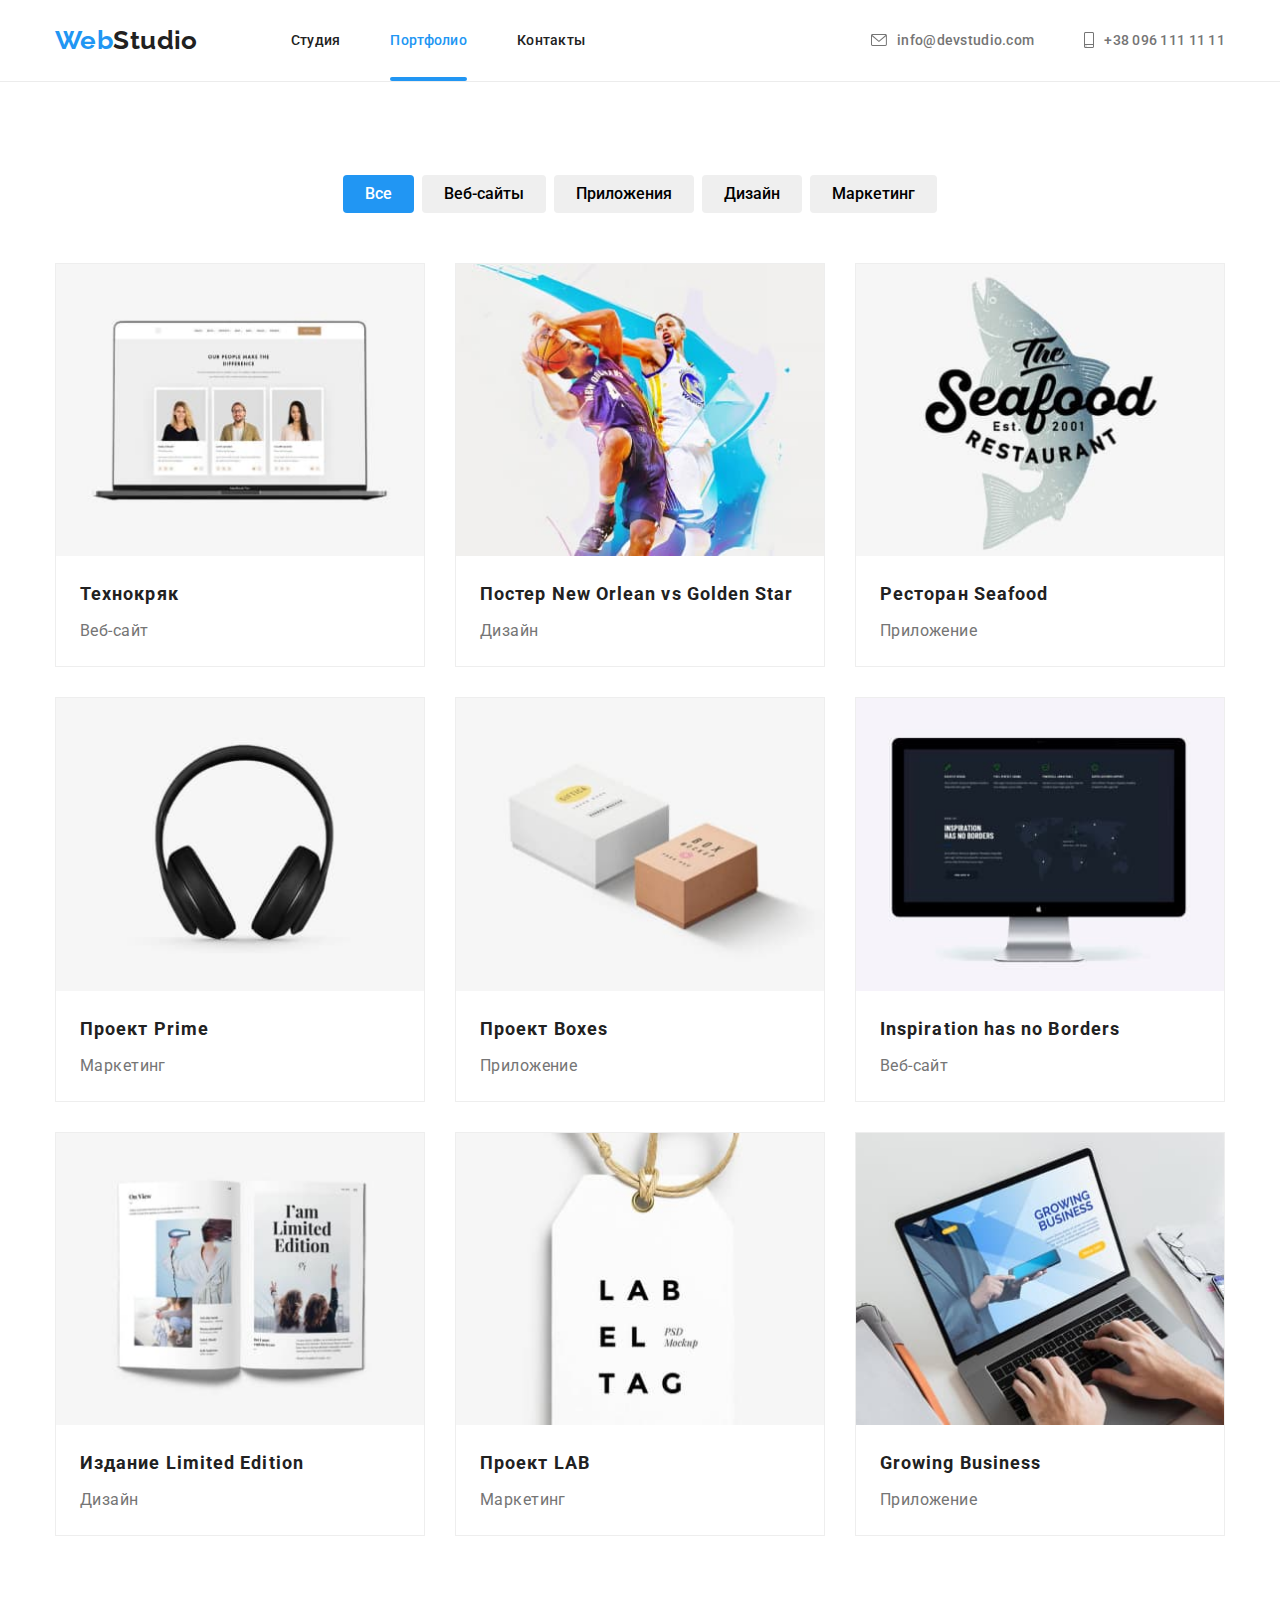
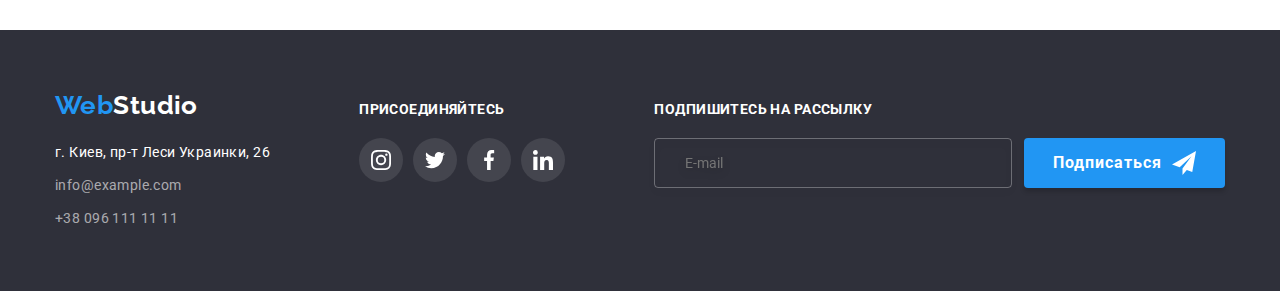
==== commit c23c31e2: "add changes" ====
--- a/portfolio.html
+++ b/portfolio.html
@@ -103,8 +103,8 @@
 
 					<!-- Проекти -->
 
-					<ul class="projects-list card-set list">
-						<li class="projects-list-item card-set__item">
+					<ul class="projects-list list">
+						<li class="projects-list-item">
 							<a class="projects-link link" href="">
 								<div class="img-card">
 									<img src="./images/portfolio/img-1.jpg" alt="Технокряк" width="370" height="294" />
@@ -122,7 +122,7 @@
 								</div>
 							</a>
 						</li>
-						<li class="projects-list-item card-set__item">
+						<li class="projects-list-item">
 							<a class="projects-link link" href="">
 								<div class="img-card">
 									<img
@@ -144,7 +144,7 @@
 								</div>
 							</a>
 						</li>
-						<li class="projects-list-item card-set__item">
+						<li class="projects-list-item">
 							<a class="projects-link link" href="">
 								<div class="img-card">
 									<img src="./images/portfolio/img-3.jpg" alt="Ресторан Seafood" width="370" height="294" />
@@ -161,7 +161,7 @@
 								</div>
 							</a>
 						</li>
-						<li class="projects-list-item card-set__item">
+						<li class="projects-list-item">
 							<a class="projects-link link" href="">
 								<div class="img-card">
 									<img src="./images/portfolio/img-4.jpg" alt="Проект Prime" width="370" height="294" />
@@ -178,7 +178,7 @@
 								</div>
 							</a>
 						</li>
-						<li class="projects-list-item card-set__item">
+						<li class="projects-list-item">
 							<a class="projects-link link" href="">
 								<div class="img-card">
 									<img src="./images/portfolio/img-5.jpg" alt="Проект Boxes" width="370" height="294" />
@@ -195,7 +195,7 @@
 								</div>
 							</a>
 						</li>
-						<li class="projects-list-item card-set__item">
+						<li class="projects-list-item">
 							<a class="projects-link link" href="">
 								<div class="img-card">
 									<img src="./images/portfolio/img-6.jpg" alt="Inspiration has no Borders" width="370" height="294" />
@@ -212,7 +212,7 @@
 								</div>
 							</a>
 						</li>
-						<li class="projects-list-item card-set__item">
+						<li class="projects-list-item">
 							<a class="projects-link link" href="">
 								<div class="img-card">
 									<img src="./images/portfolio/img-7.jpg" alt="Издание Limited Edition" width="370" height="294" />
@@ -229,7 +229,7 @@
 								</div>
 							</a>
 						</li>
-						<li class="projects-list-item card-set__item">
+						<li class="projects-list-item">
 							<a class="projects-link link" href="">
 								<div class="img-card">
 									<img src="./images/portfolio/img-8.jpg" alt="Проект LAB" width="370" height="294" />
@@ -246,7 +246,7 @@
 								</div>
 							</a>
 						</li>
-						<li class="projects-list-item card-set__item">
+						<li class="projects-list-item">
 							<a class="projects-link link" href="">
 								<div class="img-card">
 									<img src="./images/portfolio/img-9.jpg" alt="Growing Business" width="370" height="294" />
--- a/css/main.min.css
+++ b/css/main.min.css
@@ -1 +1 @@
-:root{--primary-text-color: #757575;--title-text-color: #212121;--secondary-title-color: #ffffff;--footer-text-color: rgba(255, 255, 255, 0.6);--background-color: #ffffff;--secondary-background-color: #f5f4fa;--third-background-color: #2f303a;--accent-color: #2196f3;--items: 4;--indent: 30px;--anim: 250ms cubic-bezier(0.4, 0, 0.2, 1)}.visually-hidden{position:absolute;width:1px;height:1px;margin:-1px;border:0;padding:0;white-space:nowrap;-webkit-clip-path:inset(100%);clip-path:inset(100%);clip:rect(0 0 0 0);overflow:hidden}.portfolio,.team,.clients,.benefits{padding-top:94px;padding-bottom:94px}body{background-color:var(--background-color);color:var(--primary-text-color);font-size:14px;font-family:"Roboto",sans-serif;letter-spacing:.03em}h1,h2,h3,p{margin-top:0;margin-bottom:0}.link{text-decoration:none}.list,.footer-list{margin:0;padding:0;list-style:none}img{display:block;max-width:100%;height:auto}.job__title,.team__title,.clients__title{margin-bottom:50px}.button{display:inline-block;border:none;border-radius:4px;padding:10px 32px;min-width:200px;font-family:inherit;color:var(--secondary-title-color);background-color:var(--accent-color);-webkit-box-shadow:0px 4px 4px rgba(0,0,0,.15);box-shadow:0px 4px 4px rgba(0,0,0,.15);cursor:pointer;font-weight:700;font-size:16px;line-height:1.88;-webkit-box-align:center;-ms-flex-align:center;align-items:center;text-align:center;letter-spacing:.06em}.contacts-list{display:-webkit-box;display:-ms-flexbox;display:flex;margin-left:auto}.contacts-list__item:not(:last-child){margin-right:50px}.contacts-list__link{display:-webkit-box;display:-ms-flexbox;display:flex;-webkit-box-align:center;-ms-flex-align:center;align-items:center;padding-top:32px;padding-bottom:32px;font-weight:500;line-height:1.2;letter-spacing:.02em;color:var(--primary-text-color);-webkit-transition:color var(--anim);transition:color var(--anim)}.contacts-list__link:hover,.contacts-list__link:focus{color:var(--accent-color)}.contacts-list__icon-mail{margin-right:10px;width:16px;height:12px;fill:currentColor}.contacts-list__icon-phone{margin-right:10px;width:10px;height:16px;fill:currentColor}.card-set{display:-webkit-box;display:-ms-flexbox;display:flex;-ms-flex-wrap:wrap;flex-wrap:wrap;gap:var(--indent)}.card-set__item{-ms-flex-preferred-size:calc((100% - (var(--indent))*var(--items))/var(--items));flex-basis:calc((100% - (var(--indent))*var(--items))/var(--items))}.container{margin-left:auto;margin-right:auto;padding-left:15px;padding-right:15px;width:1200px}.logo{color:var(--title-text-color);font-family:"Raleway",sans-serif;font-weight:700;font-size:26px;line-height:1.2}.logo__accent{color:var(--accent-color)}.networks-list{display:-webkit-box;display:-ms-flexbox;display:flex;-webkit-box-pack:center;-ms-flex-pack:center;justify-content:center;gap:10px}.networks-list__link{display:-webkit-box;display:-ms-flexbox;display:flex;-webkit-box-align:center;-ms-flex-align:center;align-items:center;-webkit-box-pack:center;-ms-flex-pack:center;justify-content:center;border-radius:50%;width:44px;height:44px;color:#afb1b8;-webkit-transition:color var(--anim),background-color var(--anim);transition:color var(--anim),background-color var(--anim)}.networks-list__link:hover,.networks-list__link:focus{background-color:var(--accent-color);color:#fff}.networks-list__icon{fill:currentColor}.projects-overlay{position:absolute;width:100%;height:294px;top:0;left:0;-webkit-transform:translateY(100%);transform:translateY(100%);background-color:rgba(33,150,243,.9);-webkit-transition:-webkit-transform var(--anim);transition:-webkit-transform var(--anim);transition:transform var(--anim);transition:transform var(--anim), -webkit-transform var(--anim)}.projects-link:hover .projects-overlay{-webkit-transform:translateY(0);transform:translateY(0)}.overlay-text{display:block;padding-top:63px;padding-right:24px;padding-bottom:63px;padding-left:24px;font-size:18px;line-height:1.56;letter-spacing:.03em;color:#fff}.section-title{color:var(--title-text-color);font-size:36px;line-height:1.17;text-align:center}.section{padding-top:94px;padding-bottom:94px}.backdrop{position:fixed;top:0;left:0;width:100%;height:100%;opacity:1;visibility:visible;pointer-events:initial;background-color:rgba(0,0,0,.2);-webkit-transition:opacity var(--anim),visibility var(--anim);transition:opacity var(--anim),visibility var(--anim)}.backdrop.is-hidden{opacity:0;pointer-events:none;visibility:hidden}.modal{position:absolute;top:50%;left:50%;-webkit-transform:translate(-50%, -50%);transform:translate(-50%, -50%);width:528px;height:581px;background-color:var(--background-color);-webkit-box-shadow:0px 1px 3px rgba(0,0,0,.12),0px 1px 1px rgba(0,0,0,.14),0px 2px 1px rgba(0,0,0,.2);box-shadow:0px 1px 3px rgba(0,0,0,.12),0px 1px 1px rgba(0,0,0,.14),0px 2px 1px rgba(0,0,0,.2);border-radius:4px}.modal-close-btn{position:absolute;display:-webkit-box;display:-ms-flexbox;display:flex;-webkit-box-align:center;-ms-flex-align:center;align-items:center;-webkit-box-pack:center;-ms-flex-pack:center;justify-content:center;width:30px;height:30px;border-radius:50%;border:0;padding:0;right:8px;top:8px;background-color:rgba(0,0,0,0);border:1px solid rgba(0,0,0,.1);cursor:pointer;-webkit-transition:fill var(--anim);transition:fill var(--anim)}.modal-close-btn:hover,.modal-close-btn:focus+.btn-close-icon{fill:var(--accent-color)}.form-register{display:-webkit-box;display:-ms-flexbox;display:flex;-webkit-box-orient:vertical;-webkit-box-direction:normal;-ms-flex-direction:column;flex-direction:column;padding:40px}.form-box{margin-bottom:20px}.form-title{margin-bottom:15px;margin-top:0;font-size:20px;line-height:1.15;text-align:center;color:var(--title-text-color)}.form-label{position:relative;display:block;margin-bottom:10px}.form-text{display:block;margin-bottom:4px;font-size:12px;line-height:1.16;letter-spacing:.01em;color:var(--primary-text-color)}.form-input{display:block;width:100%;height:40px;border:1px solid rgba(33,33,33,.2);border-radius:4px;padding-left:35px;cursor:pointer;-webkit-transition:border var(--anim);transition:border var(--anim)}.icon-input{position:absolute;top:50%;left:12px;-webkit-transition:fill var(--anim);transition:fill var(--anim)}.form-input:focus+.icon-input{fill:var(--accent-color)}.form-input:focus,.form-label textarea:focus{outline:none;border:1px solid var(--accent-color)}.textarea{display:block;width:100%;height:120px;border:1px solid rgba(33,33,33,.2);border-radius:4px;padding:12px 16px;resize:none;cursor:pointer;-webkit-transition:border var(--anim);transition:border var(--anim)}.form-label textarea::-webkit-input-placeholder{font-size:12px;line-height:1.16;letter-spacing:.01em;color:rgba(117,117,117,.5)}.form-label textarea::-moz-placeholder{font-size:12px;line-height:1.16;letter-spacing:.01em;color:rgba(117,117,117,.5)}.form-label textarea:-ms-input-placeholder{font-size:12px;line-height:1.16;letter-spacing:.01em;color:rgba(117,117,117,.5)}.form-label textarea::-ms-input-placeholder{font-size:12px;line-height:1.16;letter-spacing:.01em;color:rgba(117,117,117,.5)}.form-label textarea::placeholder{font-size:12px;line-height:1.16;letter-spacing:.01em;color:rgba(117,117,117,.5)}.form-checkbox{display:-webkit-box;display:-ms-flexbox;display:flex;-webkit-box-align:center;-ms-flex-align:center;align-items:center;-webkit-box-pack:center;-ms-flex-pack:center;justify-content:center;gap:7px;margin-bottom:30px}.custom-checkbox{display:-webkit-inline-box;display:-ms-inline-flexbox;display:inline-flex;-webkit-box-align:center;-ms-flex-align:center;align-items:center;-webkit-box-pack:center;-ms-flex-pack:center;justify-content:center;width:16px;height:15px;border:2px solid var(--title-text-color);border-radius:2px;cursor:pointer;-webkit-transition:background-color var(--anim),border-color var(--anim);transition:background-color var(--anim),border-color var(--anim)}.checkbox-icon{fill:#fff}.form-checkbox-input:checked+.custom-checkbox{background-color:var(--accent-color);border-color:var(--accent-color)}.checkbox-agreement{font-weight:400;font-size:14px;line-height:1.71;color:var(--primary-text-color);-webkit-user-select:none;-moz-user-select:none;-ms-user-select:none;user-select:none}.agreement-text{color:var(--accent-color)}.button-submit{display:block;border:none;border-radius:4px;padding:10px 55px;margin:0 auto;min-width:200px;font-family:inherit;cursor:pointer;font-weight:700;font-size:16px;line-height:1.88;-webkit-box-align:center;-ms-flex-align:center;align-items:center;text-align:center;letter-spacing:.06em;color:var(--secondary-title-color);background-color:var(--accent-color);-webkit-box-shadow:0px 4px 4px rgba(0,0,0,.15);box-shadow:0px 4px 4px rgba(0,0,0,.15)}.benefits__item::before{display:block;content:"";background-position:center;background-repeat:no-repeat;margin-bottom:30px;height:120px;background-color:#f5f4fa;border-radius:4px}.benefits__item.benefits__icon-antenna::before{background-image:url(../images/icons/antenna.svg)}.benefits__item.benefits__icon-clock::before{background-image:url(../images/icons/clock.svg)}.benefits__item.benefits__icon-diagram::before{background-image:url(../images/icons/diagram.svg)}.benefits__item.benefits__icon-astronaut::before{background-image:url(../images/icons/astronaut.svg)}.benefits__title{margin-bottom:10px;color:var(--title-text-color);font-size:14px;line-height:1.14;text-transform:uppercase}.benefits__text{line-height:1.71}.clients__list{--items: 6}.clients__link{display:-webkit-box;display:-ms-flexbox;display:flex;-webkit-box-align:center;-ms-flex-align:center;align-items:center;-webkit-box-pack:center;-ms-flex-pack:center;justify-content:center;width:170px;height:92px;border:1px solid #afb1b8;border-radius:4px;color:#afb1b8;-webkit-transition:color var(--anim),border-color var(--anim);transition:color var(--anim),border-color var(--anim)}.clients__link:hover,.clients__link:focus{border:1px solid var(--accent-color);color:var(--accent-color)}.clients__icon{fill:currentColor}.footer{padding:60px 0;background-color:var(--third-background-color)}.footer-container{display:-webkit-box;display:-ms-flexbox;display:flex;-webkit-box-align:baseline;-ms-flex-align:baseline;align-items:baseline;-webkit-box-pack:justify;-ms-flex-pack:justify;justify-content:space-between}.social-container{display:inline-block}.footer .logo{display:block;margin-bottom:20px;color:var(--secondary-title-color)}.footer-list-item:not(:last-child){margin-bottom:9px}.address.map{font-style:normal;line-height:1.71;color:var(--secondary-title-color)}.address-contact{font-style:normal;line-height:1.71;color:var(--footer-text-color);-webkit-transition:color var(--anim);transition:color var(--anim)}.address-contact:hover,.address-contact:focus{color:var(--accent-color)}.footer-title{margin-bottom:20px;font-weight:700;line-height:1.14;text-transform:uppercase;color:var(--secondary-title-color)}.footer-social-link{display:-webkit-box;display:-ms-flexbox;display:flex;-webkit-box-align:center;-ms-flex-align:center;align-items:center;-webkit-box-pack:center;-ms-flex-pack:center;justify-content:center;width:44px;height:44px;border-radius:50%;background-color:rgba(255,255,255,.1);color:var(--secondary-title-color);-webkit-transition:background-color var(--anim);transition:background-color var(--anim)}.footer-social-link:hover,.footer-social-link:focus{background-color:var(--accent-color)}.footer-social-icon{fill:currentColor}.footer-form-title{display:block;margin-bottom:20px;font-weight:700;line-height:1.14;text-transform:uppercase;color:var(--secondary-title-color)}.footer-form-box{display:-webkit-box;display:-ms-flexbox;display:flex;-webkit-box-align:center;-ms-flex-align:center;align-items:center;-webkit-box-pack:center;-ms-flex-pack:center;justify-content:center}.footer-input{padding-left:30px;background-color:inherit;width:358px;height:50px;color:var(--secondary-title-color);border:1px solid rgba(255,255,255,.3);-webkit-filter:drop-shadow(0px 4px 4px rgba(0, 0, 0, 0.15));filter:drop-shadow(0px 4px 4px rgba(0, 0, 0, 0.15));border-radius:4px}.footer-button-submit{display:-webkit-inline-box;display:-ms-inline-flexbox;display:inline-flex;-webkit-box-align:center;-ms-flex-align:center;align-items:center;text-align:center;margin-left:12px;padding:10px 29px;border-radius:4px;min-width:200px;border:none;cursor:pointer;font-family:inherit;font-weight:700;font-size:16px;line-height:1.88;letter-spacing:.06em;color:var(--secondary-title-color);background-color:var(--accent-color);-webkit-box-shadow:0px 4px 4px rgba(0,0,0,.15);box-shadow:0px 4px 4px rgba(0,0,0,.15)}.icon-send{margin-left:10px;fill:currentColor}.header__container{display:-webkit-box;display:-ms-flexbox;display:flex;-webkit-box-align:center;-ms-flex-align:center;align-items:center}.header{background-color:var(--background-color);outline:1px solid #ececec}.nav{display:-webkit-box;display:-ms-flexbox;display:flex;-webkit-box-align:center;-ms-flex-align:center;align-items:center}.nav__list{display:-webkit-box;display:-ms-flexbox;display:flex;margin-left:93px}.nav__item:not(:last-child){margin-right:50px}.nav__link{display:block;padding-top:32px;padding-bottom:32px;color:var(--title-text-color);font-weight:500;line-height:1.2;letter-spacing:.02em;-webkit-transition:color var(--anim);transition:color var(--anim)}.nav__link:hover,.nav__link:focus{color:var(--accent-color)}.nav__link--current{position:relative;display:-webkit-box;display:-ms-flexbox;display:flex;-webkit-box-align:center;-ms-flex-align:center;align-items:center;color:var(--accent-color)}.nav__link--current::before{content:"";position:absolute;display:inline-block;left:0;bottom:0;width:100%;height:4px;background-color:var(--accent-color);border-radius:2px}.hero{max-width:1600px;margin-left:auto;margin-right:auto;background-size:cover;background-repeat:no-repeat;background-image:-webkit-gradient(linear, left top, right top, from(rgba(47, 48, 58, 0.4)), to(rgba(47, 48, 58, 0.4))),url("../images/hero/Img.jpg");background-image:linear-gradient(to right, rgba(47, 48, 58, 0.4), rgba(47, 48, 58, 0.4)),url("../images/hero/Img.jpg");padding:200px 0;background-color:var(--third-background-color);text-align:center}.hero__title{margin-bottom:30px;margin-left:auto;margin-right:auto;width:696px;color:var(--secondary-title-color);font-weight:900;font-size:44px;line-height:1.36;text-align:center;letter-spacing:.06em;text-transform:uppercase}.job{padding-top:0;padding-bottom:94px}.job__list{--items: 3}.job__card{position:relative;z-index:-1}.job__lable{position:absolute;display:-webkit-box;display:-ms-flexbox;display:flex;-webkit-box-align:center;-ms-flex-align:center;align-items:center;-webkit-box-pack:center;-ms-flex-pack:center;justify-content:center;bottom:0px;padding-top:27px;padding-bottom:27px;width:100%;font-weight:700;line-height:1.14;text-transform:uppercase;background-color:rgba(47,48,58,.8);color:var(--secondary-title-color)}.team{background-color:var(--secondary-background-color)}.team__item{text-align:center}.team__card{background-color:var(--secondary-title-color);-webkit-box-shadow:0px 1px 3px rgba(0,0,0,.12),0px 1px 1px rgba(0,0,0,.14),px 2px 1px rgba(0,0,0,.2);box-shadow:0px 1px 3px rgba(0,0,0,.12),0px 1px 1px rgba(0,0,0,.14),px 2px 1px rgba(0,0,0,.2);border-radius:0px 0px 4px 4px}.team__content{padding:30px 0}.team__member{margin-bottom:10px;font-weight:500;font-size:16px;line-height:1.19;color:var(--title-text-color)}.team__position{margin-bottom:16px;font-size:16px;line-height:1.19}.portfolio-list{display:-webkit-box;display:-ms-flexbox;display:flex;margin-bottom:50px;-webkit-box-pack:center;-ms-flex-pack:center;justify-content:center}.button-list-item:not(:last-child){margin-right:8px}.button-list{padding:6px 22px;border:none;border-radius:4px;cursor:pointer;font-family:inherit;font-weight:500;font-size:16px;line-height:1.62;-webkit-transition:color var(--anim),background-color var(--anim),-webkit-box-shadow var(--anim);transition:color var(--anim),background-color var(--anim),-webkit-box-shadow var(--anim);transition:color var(--anim),background-color var(--anim),box-shadow var(--anim);transition:color var(--anim),background-color var(--anim),box-shadow var(--anim),-webkit-box-shadow var(--anim)}.button-list:hover,.button-list:focus{color:var(--secondary-title-color);background-color:var(--accent-color);-webkit-box-shadow:0px 3px 1px rgba(0,0,0,.1),0px 1px 2px rgba(0,0,0,.08),0px 2px 2px rgba(0,0,0,.12);box-shadow:0px 3px 1px rgba(0,0,0,.1),0px 1px 2px rgba(0,0,0,.08),0px 2px 2px rgba(0,0,0,.12)}.button-list.active{background-color:var(--accent-color);color:var(--secondary-title-color)}.projects-title{margin-bottom:4px;font-size:18px;line-height:2;letter-spacing:.06em;color:var(--title-text-color)}.projects-text{font-size:16px;line-height:1.88;color:var(--primary-text-color)}.projects-list{--items: 3}.projects-list-item{border:1px solid #eee}.img-content{padding:20px 24px}.projects-link{display:block;-webkit-transition:-webkit-box-shadow var(--anim);transition:-webkit-box-shadow var(--anim);transition:box-shadow var(--anim);transition:box-shadow var(--anim), -webkit-box-shadow var(--anim)}.projects-link:hover,.projects-link:focus{-webkit-box-shadow:0px 1px 1px rgba(0,0,0,.12),0px 4px 4px rgba(0,0,0,.06),1px 4px 6px rgba(0,0,0,.16);box-shadow:0px 1px 1px rgba(0,0,0,.12),0px 4px 4px rgba(0,0,0,.06),1px 4px 6px rgba(0,0,0,.16)}.img-card{position:relative;overflow:hidden}/*# sourceMappingURL=main.min.css.map */+:root{--primary-text-color: #757575;--title-text-color: #212121;--secondary-title-color: #ffffff;--footer-text-color: rgba(255, 255, 255, 0.6);--background-color: #ffffff;--secondary-background-color: #f5f4fa;--third-background-color: #2f303a;--accent-color: #2196f3;--anim: 250ms cubic-bezier(0.4, 0, 0.2, 1)}.visually-hidden{position:absolute;width:1px;height:1px;margin:-1px;border:0;padding:0;white-space:nowrap;-webkit-clip-path:inset(100%);clip-path:inset(100%);clip:rect(0 0 0 0);overflow:hidden}.portfolio,.team,.clients,.benefits{padding-top:94px;padding-bottom:94px}body{background-color:var(--background-color);color:var(--primary-text-color);font-size:14px;font-family:"Roboto",sans-serif;letter-spacing:.03em}h1,h2,h3,p{margin-top:0;margin-bottom:0}.link{text-decoration:none}.list,.footer-list{margin:0;padding:0;list-style:none}img{display:block;max-width:100%;height:auto}.job__title,.team__title,.clients__title{margin-bottom:50px}.button{display:inline-block;border:none;border-radius:4px;padding:10px 32px;min-width:200px;font-family:inherit;color:var(--secondary-title-color);background-color:var(--accent-color);-webkit-box-shadow:0px 4px 4px rgba(0,0,0,.15);box-shadow:0px 4px 4px rgba(0,0,0,.15);cursor:pointer;font-weight:700;font-size:16px;line-height:1.88;-webkit-box-align:center;-ms-flex-align:center;align-items:center;text-align:center;letter-spacing:.06em}.contacts-list{display:-webkit-box;display:-ms-flexbox;display:flex;margin-left:auto}.contacts-list__item:not(:last-child){margin-right:50px}.contacts-list__link{display:-webkit-box;display:-ms-flexbox;display:flex;-webkit-box-align:center;-ms-flex-align:center;align-items:center;padding-top:32px;padding-bottom:32px;font-weight:500;line-height:1.2;letter-spacing:.02em;color:var(--primary-text-color);-webkit-transition:color var(--anim);transition:color var(--anim)}.contacts-list__link:hover,.contacts-list__link:focus{color:var(--accent-color)}.contacts-list__icon-mail{margin-right:10px;width:16px;height:12px;fill:currentColor}.contacts-list__icon-phone{margin-right:10px;width:10px;height:16px;fill:currentColor}.container{margin-left:auto;margin-right:auto;padding-left:15px;padding-right:15px;width:1200px}.logo{color:var(--title-text-color);font-family:"Raleway",sans-serif;font-weight:700;font-size:26px;line-height:1.2}.logo__accent{color:var(--accent-color)}.networks-list{display:-webkit-box;display:-ms-flexbox;display:flex;-webkit-box-pack:center;-ms-flex-pack:center;justify-content:center;gap:10px}.networks-list__link{display:-webkit-box;display:-ms-flexbox;display:flex;-webkit-box-align:center;-ms-flex-align:center;align-items:center;-webkit-box-pack:center;-ms-flex-pack:center;justify-content:center;border-radius:50%;width:44px;height:44px;color:#afb1b8;-webkit-transition:color var(--anim),background-color var(--anim);transition:color var(--anim),background-color var(--anim)}.networks-list__link:hover,.networks-list__link:focus{background-color:var(--accent-color);color:#fff}.networks-list__icon{fill:currentColor}.projects-overlay{position:absolute;width:100%;height:294px;top:0;left:0;-webkit-transform:translateY(100%);transform:translateY(100%);background-color:rgba(33,150,243,.9);-webkit-transition:-webkit-transform var(--anim);transition:-webkit-transform var(--anim);transition:transform var(--anim);transition:transform var(--anim), -webkit-transform var(--anim)}.projects-link:hover .projects-overlay{-webkit-transform:translateY(0);transform:translateY(0)}.overlay-text{display:block;padding-top:63px;padding-right:24px;padding-bottom:63px;padding-left:24px;font-size:18px;line-height:1.56;letter-spacing:.03em;color:#fff}.section-title{color:var(--title-text-color);font-size:36px;line-height:1.17;text-align:center}.section{padding-top:94px;padding-bottom:94px}.backdrop{position:fixed;top:0;left:0;width:100%;height:100%;opacity:1;visibility:visible;pointer-events:initial;background-color:rgba(0,0,0,.2);-webkit-transition:opacity var(--anim),visibility var(--anim);transition:opacity var(--anim),visibility var(--anim)}.backdrop.is-hidden{opacity:0;pointer-events:none;visibility:hidden}.modal{position:absolute;top:50%;left:50%;-webkit-transform:translate(-50%, -50%);transform:translate(-50%, -50%);width:528px;height:581px;background-color:var(--background-color);-webkit-box-shadow:0px 1px 3px rgba(0,0,0,.12),0px 1px 1px rgba(0,0,0,.14),0px 2px 1px rgba(0,0,0,.2);box-shadow:0px 1px 3px rgba(0,0,0,.12),0px 1px 1px rgba(0,0,0,.14),0px 2px 1px rgba(0,0,0,.2);border-radius:4px}.modal-close-btn{position:absolute;display:-webkit-box;display:-ms-flexbox;display:flex;-webkit-box-align:center;-ms-flex-align:center;align-items:center;-webkit-box-pack:center;-ms-flex-pack:center;justify-content:center;width:30px;height:30px;border-radius:50%;border:0;padding:0;right:8px;top:8px;background-color:rgba(0,0,0,0);border:1px solid rgba(0,0,0,.1);cursor:pointer;-webkit-transition:fill var(--anim);transition:fill var(--anim)}.modal-close-btn:hover,.modal-close-btn:focus+.btn-close-icon{fill:var(--accent-color)}.form-register{display:-webkit-box;display:-ms-flexbox;display:flex;-webkit-box-orient:vertical;-webkit-box-direction:normal;-ms-flex-direction:column;flex-direction:column;padding:40px}.form-box{margin-bottom:20px}.form-title{margin-bottom:15px;margin-top:0;font-size:20px;line-height:1.15;text-align:center;color:var(--title-text-color)}.form-label{position:relative;display:block;margin-bottom:10px}.form-text{display:block;margin-bottom:4px;font-size:12px;line-height:1.16;letter-spacing:.01em;color:var(--primary-text-color)}.form-input{display:block;width:100%;height:40px;border:1px solid rgba(33,33,33,.2);border-radius:4px;padding-left:35px;cursor:pointer;-webkit-transition:border var(--anim);transition:border var(--anim)}.icon-input{position:absolute;top:50%;left:12px;-webkit-transition:fill var(--anim);transition:fill var(--anim)}.form-input:focus+.icon-input{fill:var(--accent-color)}.form-input:focus,.form-label textarea:focus{outline:none;border:1px solid var(--accent-color)}.textarea{display:block;width:100%;height:120px;border:1px solid rgba(33,33,33,.2);border-radius:4px;padding:12px 16px;resize:none;cursor:pointer;-webkit-transition:border var(--anim);transition:border var(--anim)}.form-label textarea::-webkit-input-placeholder{font-size:12px;line-height:1.16;letter-spacing:.01em;color:rgba(117,117,117,.5)}.form-label textarea::-moz-placeholder{font-size:12px;line-height:1.16;letter-spacing:.01em;color:rgba(117,117,117,.5)}.form-label textarea:-ms-input-placeholder{font-size:12px;line-height:1.16;letter-spacing:.01em;color:rgba(117,117,117,.5)}.form-label textarea::-ms-input-placeholder{font-size:12px;line-height:1.16;letter-spacing:.01em;color:rgba(117,117,117,.5)}.form-label textarea::placeholder{font-size:12px;line-height:1.16;letter-spacing:.01em;color:rgba(117,117,117,.5)}.form-checkbox{display:-webkit-box;display:-ms-flexbox;display:flex;-webkit-box-align:center;-ms-flex-align:center;align-items:center;-webkit-box-pack:center;-ms-flex-pack:center;justify-content:center;gap:7px;margin-bottom:30px}.custom-checkbox{display:-webkit-inline-box;display:-ms-inline-flexbox;display:inline-flex;-webkit-box-align:center;-ms-flex-align:center;align-items:center;-webkit-box-pack:center;-ms-flex-pack:center;justify-content:center;width:16px;height:15px;border:2px solid var(--title-text-color);border-radius:2px;cursor:pointer;-webkit-transition:background-color var(--anim),border-color var(--anim);transition:background-color var(--anim),border-color var(--anim)}.checkbox-icon{fill:#fff}.form-checkbox-input:checked+.custom-checkbox{background-color:var(--accent-color);border-color:var(--accent-color)}.checkbox-agreement{font-weight:400;font-size:14px;line-height:1.71;color:var(--primary-text-color);-webkit-user-select:none;-moz-user-select:none;-ms-user-select:none;user-select:none}.agreement-text{color:var(--accent-color)}.button-submit{display:block;border:none;border-radius:4px;padding:10px 55px;margin:0 auto;min-width:200px;font-family:inherit;cursor:pointer;font-weight:700;font-size:16px;line-height:1.88;-webkit-box-align:center;-ms-flex-align:center;align-items:center;text-align:center;letter-spacing:.06em;color:var(--secondary-title-color);background-color:var(--accent-color);-webkit-box-shadow:0px 4px 4px rgba(0,0,0,.15);box-shadow:0px 4px 4px rgba(0,0,0,.15)}.benefits__list{display:-webkit-box;display:-ms-flexbox;display:flex;-ms-flex-wrap:wrap;flex-wrap:wrap;gap:30px}.benefits__item{-ms-flex-preferred-size:calc((100% - 90px)/4);flex-basis:calc((100% - 90px)/4)}.benefits__item::before{display:block;content:"";background-position:center;background-repeat:no-repeat;margin-bottom:30px;height:120px;background-color:#f5f4fa;border-radius:4px}.benefits__item.benefits__icon-antenna::before{background-image:url(../images/icons/antenna.svg)}.benefits__item.benefits__icon-clock::before{background-image:url(../images/icons/clock.svg)}.benefits__item.benefits__icon-diagram::before{background-image:url(../images/icons/diagram.svg)}.benefits__item.benefits__icon-astronaut::before{background-image:url(../images/icons/astronaut.svg)}.benefits__title{margin-bottom:10px;color:var(--title-text-color);font-size:14px;line-height:1.14;text-transform:uppercase}.benefits__text{line-height:1.71}.clients__list{display:-webkit-box;display:-ms-flexbox;display:flex;-ms-flex-wrap:wrap;flex-wrap:wrap;gap:30px}.clients__item{-ms-flex-preferred-size:calc((100% - 150px)/6);flex-basis:calc((100% - 150px)/6)}.clients__link{display:-webkit-box;display:-ms-flexbox;display:flex;-webkit-box-align:center;-ms-flex-align:center;align-items:center;-webkit-box-pack:center;-ms-flex-pack:center;justify-content:center;width:170px;height:92px;border:1px solid #afb1b8;border-radius:4px;color:#afb1b8;-webkit-transition:color var(--anim),border-color var(--anim);transition:color var(--anim),border-color var(--anim)}.clients__link:hover,.clients__link:focus{border:1px solid var(--accent-color);color:var(--accent-color)}.clients__icon{fill:currentColor}.footer{padding:60px 0;background-color:var(--third-background-color)}.footer-container{display:-webkit-box;display:-ms-flexbox;display:flex;-webkit-box-align:baseline;-ms-flex-align:baseline;align-items:baseline;-webkit-box-pack:justify;-ms-flex-pack:justify;justify-content:space-between}.social-container{display:inline-block}.footer .logo{display:block;margin-bottom:20px;color:var(--secondary-title-color)}.footer-list-item:not(:last-child){margin-bottom:9px}.address.map{font-style:normal;line-height:1.71;color:var(--secondary-title-color)}.address-contact{font-style:normal;line-height:1.71;color:var(--footer-text-color);-webkit-transition:color var(--anim);transition:color var(--anim)}.address-contact:hover,.address-contact:focus{color:var(--accent-color)}.footer-title{margin-bottom:20px;font-weight:700;line-height:1.14;text-transform:uppercase;color:var(--secondary-title-color)}.footer-social-link{display:-webkit-box;display:-ms-flexbox;display:flex;-webkit-box-align:center;-ms-flex-align:center;align-items:center;-webkit-box-pack:center;-ms-flex-pack:center;justify-content:center;width:44px;height:44px;border-radius:50%;background-color:rgba(255,255,255,.1);color:var(--secondary-title-color);-webkit-transition:background-color var(--anim);transition:background-color var(--anim)}.footer-social-link:hover,.footer-social-link:focus{background-color:var(--accent-color)}.footer-social-icon{fill:currentColor}.footer-form-title{display:block;margin-bottom:20px;font-weight:700;line-height:1.14;text-transform:uppercase;color:var(--secondary-title-color)}.footer-form-box{display:-webkit-box;display:-ms-flexbox;display:flex;-webkit-box-align:center;-ms-flex-align:center;align-items:center;-webkit-box-pack:center;-ms-flex-pack:center;justify-content:center}.footer-input{padding-left:30px;background-color:inherit;width:358px;height:50px;color:var(--secondary-title-color);border:1px solid rgba(255,255,255,.3);-webkit-filter:drop-shadow(0px 4px 4px rgba(0, 0, 0, 0.15));filter:drop-shadow(0px 4px 4px rgba(0, 0, 0, 0.15));border-radius:4px}.footer-button-submit{display:-webkit-inline-box;display:-ms-inline-flexbox;display:inline-flex;-webkit-box-align:center;-ms-flex-align:center;align-items:center;text-align:center;margin-left:12px;padding:10px 29px;border-radius:4px;min-width:200px;border:none;cursor:pointer;font-family:inherit;font-weight:700;font-size:16px;line-height:1.88;letter-spacing:.06em;color:var(--secondary-title-color);background-color:var(--accent-color);-webkit-box-shadow:0px 4px 4px rgba(0,0,0,.15);box-shadow:0px 4px 4px rgba(0,0,0,.15)}.icon-send{margin-left:10px;fill:currentColor}.header__container{display:-webkit-box;display:-ms-flexbox;display:flex;-webkit-box-align:center;-ms-flex-align:center;align-items:center}.header{background-color:var(--background-color);outline:1px solid #ececec}.nav{display:-webkit-box;display:-ms-flexbox;display:flex;-webkit-box-align:center;-ms-flex-align:center;align-items:center}.nav__list{display:-webkit-box;display:-ms-flexbox;display:flex;margin-left:93px}.nav__item:not(:last-child){margin-right:50px}.nav__link{display:block;padding-top:32px;padding-bottom:32px;color:var(--title-text-color);font-weight:500;line-height:1.2;letter-spacing:.02em;-webkit-transition:color var(--anim);transition:color var(--anim)}.nav__link:hover,.nav__link:focus{color:var(--accent-color)}.nav__link--current{position:relative;display:-webkit-box;display:-ms-flexbox;display:flex;-webkit-box-align:center;-ms-flex-align:center;align-items:center;color:var(--accent-color)}.nav__link--current::before{content:"";position:absolute;display:inline-block;left:0;bottom:0;width:100%;height:4px;background-color:var(--accent-color);border-radius:2px}.hero{max-width:1600px;margin-left:auto;margin-right:auto;background-size:cover;background-repeat:no-repeat;background-image:-webkit-gradient(linear, left top, right top, from(rgba(47, 48, 58, 0.4)), to(rgba(47, 48, 58, 0.4))),url("../images/hero/Img.jpg");background-image:linear-gradient(to right, rgba(47, 48, 58, 0.4), rgba(47, 48, 58, 0.4)),url("../images/hero/Img.jpg");padding:200px 0;background-color:var(--third-background-color);text-align:center}.hero__title{margin-bottom:30px;margin-left:auto;margin-right:auto;width:696px;color:var(--secondary-title-color);font-weight:900;font-size:44px;line-height:1.36;text-align:center;letter-spacing:.06em;text-transform:uppercase}.job{padding-top:0;padding-bottom:94px}.job__list{display:-webkit-box;display:-ms-flexbox;display:flex;-ms-flex-wrap:wrap;flex-wrap:wrap;gap:30px}.job__item{-ms-flex-preferred-size:calc((100% - 60px)/3);flex-basis:calc((100% - 60px)/3)}.job__card{position:relative;z-index:-1}.job__lable{position:absolute;display:-webkit-box;display:-ms-flexbox;display:flex;-webkit-box-align:center;-ms-flex-align:center;align-items:center;-webkit-box-pack:center;-ms-flex-pack:center;justify-content:center;bottom:0px;padding-top:27px;padding-bottom:27px;width:100%;font-weight:700;line-height:1.14;text-transform:uppercase;background-color:rgba(47,48,58,.8);color:var(--secondary-title-color)}.team{background-color:var(--secondary-background-color)}.team__list{display:-webkit-box;display:-ms-flexbox;display:flex;-ms-flex-wrap:wrap;flex-wrap:wrap;gap:30px}.team__item{text-align:center;-ms-flex-preferred-size:calc((100% - 90px)/4);flex-basis:calc((100% - 90px)/4)}.team__card{background-color:var(--secondary-title-color);-webkit-box-shadow:0px 1px 3px rgba(0,0,0,.12),0px 1px 1px rgba(0,0,0,.14),px 2px 1px rgba(0,0,0,.2);box-shadow:0px 1px 3px rgba(0,0,0,.12),0px 1px 1px rgba(0,0,0,.14),px 2px 1px rgba(0,0,0,.2);border-radius:0px 0px 4px 4px}.team__content{padding:30px 0}.team__member{margin-bottom:10px;font-weight:500;font-size:16px;line-height:1.19;color:var(--title-text-color)}.team__position{margin-bottom:16px;font-size:16px;line-height:1.19}.portfolio-list{display:-webkit-box;display:-ms-flexbox;display:flex;margin-bottom:50px;-webkit-box-pack:center;-ms-flex-pack:center;justify-content:center}.button-list-item:not(:last-child){margin-right:8px}.button-list{padding:6px 22px;border:none;border-radius:4px;cursor:pointer;font-family:inherit;font-weight:500;font-size:16px;line-height:1.62;-webkit-transition:color var(--anim),background-color var(--anim),-webkit-box-shadow var(--anim);transition:color var(--anim),background-color var(--anim),-webkit-box-shadow var(--anim);transition:color var(--anim),background-color var(--anim),box-shadow var(--anim);transition:color var(--anim),background-color var(--anim),box-shadow var(--anim),-webkit-box-shadow var(--anim)}.button-list:hover,.button-list:focus{color:var(--secondary-title-color);background-color:var(--accent-color);-webkit-box-shadow:0px 3px 1px rgba(0,0,0,.1),0px 1px 2px rgba(0,0,0,.08),0px 2px 2px rgba(0,0,0,.12);box-shadow:0px 3px 1px rgba(0,0,0,.1),0px 1px 2px rgba(0,0,0,.08),0px 2px 2px rgba(0,0,0,.12)}.button-list.active{background-color:var(--accent-color);color:var(--secondary-title-color)}.projects-title{margin-bottom:4px;font-size:18px;line-height:2;letter-spacing:.06em;color:var(--title-text-color)}.projects-text{font-size:16px;line-height:1.88;color:var(--primary-text-color)}.projects-list{display:-webkit-box;display:-ms-flexbox;display:flex;-ms-flex-wrap:wrap;flex-wrap:wrap;gap:30px}.projects-list-item{border:1px solid #eee;-ms-flex-preferred-size:calc((100% - 60px)/3);flex-basis:calc((100% - 60px)/3)}.img-content{padding:20px 24px}.projects-link{display:block;-webkit-transition:-webkit-box-shadow var(--anim);transition:-webkit-box-shadow var(--anim);transition:box-shadow var(--anim);transition:box-shadow var(--anim), -webkit-box-shadow var(--anim)}.projects-link:hover,.projects-link:focus{-webkit-box-shadow:0px 1px 1px rgba(0,0,0,.12),0px 4px 4px rgba(0,0,0,.06),1px 4px 6px rgba(0,0,0,.16);box-shadow:0px 1px 1px rgba(0,0,0,.12),0px 4px 4px rgba(0,0,0,.06),1px 4px 6px rgba(0,0,0,.16)}.img-card{position:relative;overflow:hidden}/*# sourceMappingURL=main.min.css.map */